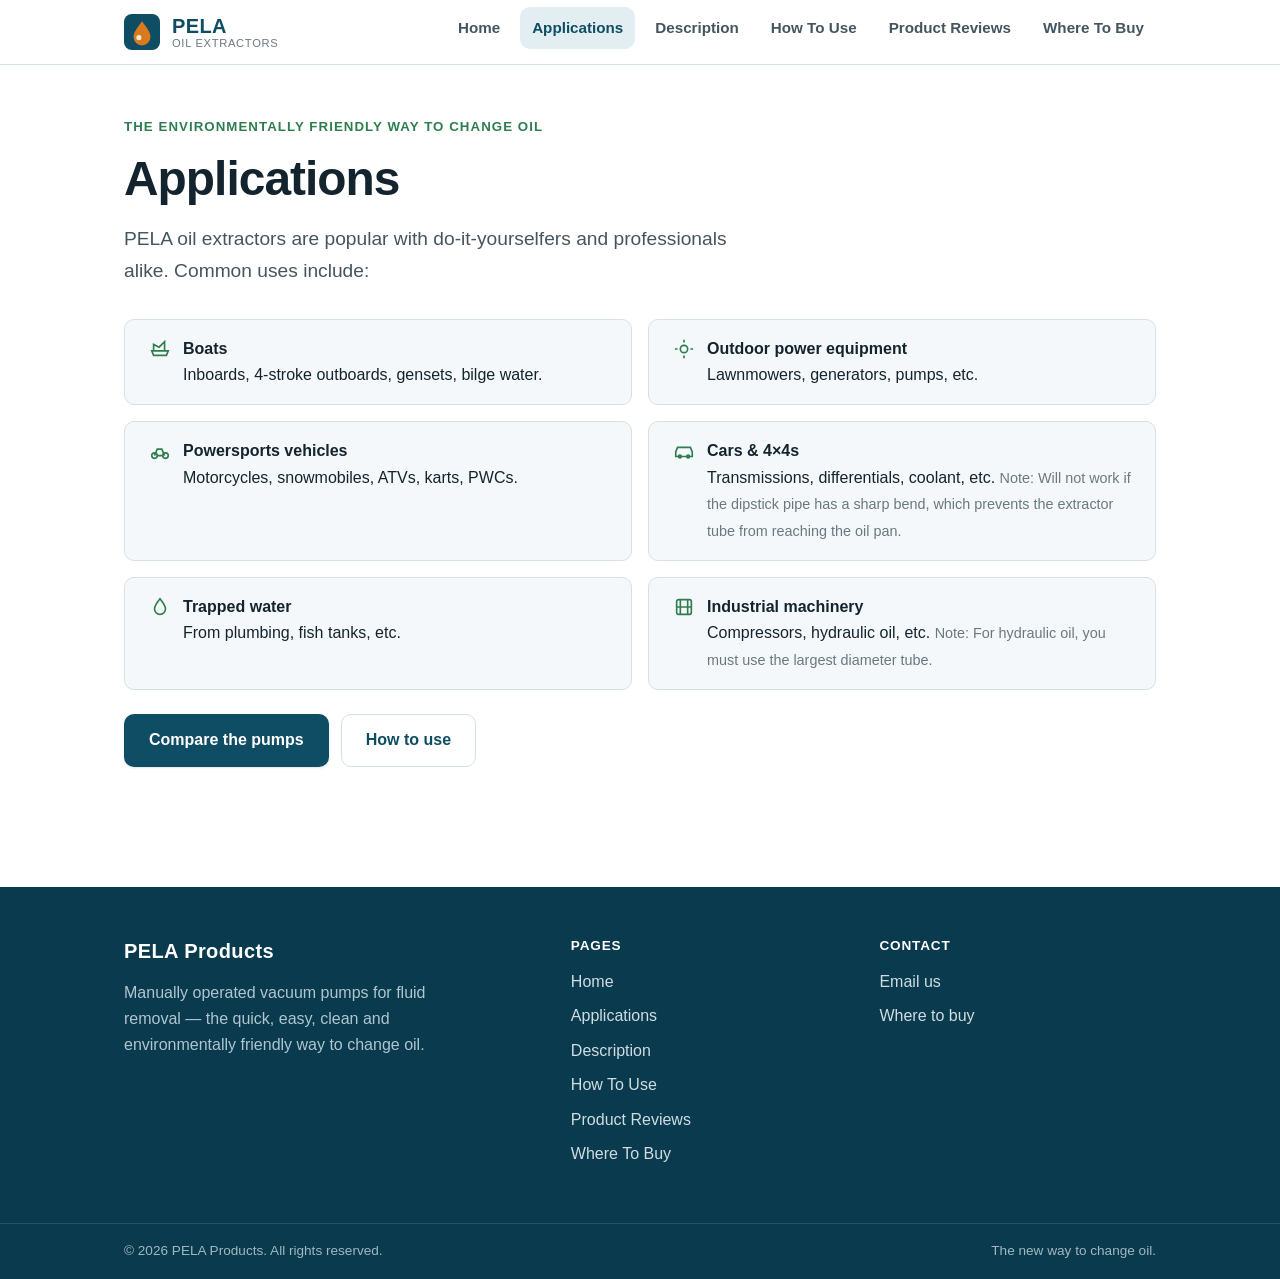
==== applications.html @ b8060b6a "Rebuild pelaproducts.com as a modern static site" ====
<!DOCTYPE html>
<html lang="en">
<head>
  <meta charset="utf-8">
  <meta name="viewport" content="width=device-width, initial-scale=1">
  <title>Applications — PELA Oil Extractors | Boats, Engines, Industrial</title>
  <meta name="description" content="Where PELA oil extractors work: boats, outdoor power equipment, powersports, cars, trapped water, industrial machinery, compressors and hydraulic oil.">
  <link rel="canonical" href="https://www.pelaproducts.com/applications.html">
  <meta name="theme-color" content="#0e4d64">

  <link rel="icon" href="assets/img/favicon.ico" sizes="any">
  <link rel="icon" type="image/svg+xml" href="assets/img/favicon.svg">
  <link rel="icon" type="image/png" sizes="32x32" href="assets/img/favicon-32.png">
  <link rel="icon" type="image/png" sizes="16x16" href="assets/img/favicon-16.png">
  <link rel="apple-touch-icon" href="assets/img/apple-touch-icon.png">
  <link rel="manifest" href="assets/img/site.webmanifest">

  <meta property="og:type" content="website">
  <meta property="og:site_name" content="PELA Products">
  <meta property="og:title" content="Applications — PELA Oil Extractors">
  <meta property="og:description" content="Boats, engines, powersports, cars, industrial machinery and more — the many uses of a PELA oil extractor.">
  <meta property="og:url" content="https://www.pelaproducts.com/applications.html">
  <meta property="og:image" content="https://www.pelaproducts.com/assets/img/og-image.png">
  <meta name="twitter:card" content="summary_large_image">
  <meta name="twitter:title" content="Applications — PELA Oil Extractors">
  <meta name="twitter:description" content="Boats, engines, powersports, cars, industrial machinery and more.">
  <meta name="twitter:image" content="https://www.pelaproducts.com/assets/img/og-image.png">

  <link rel="stylesheet" href="assets/css/style.css">
  <script type="application/ld+json">
  {
    "@context": "https://schema.org",
    "@type": "Organization",
    "name": "PELA Products",
    "url": "https://www.pelaproducts.com/",
    "logo": "https://www.pelaproducts.com/assets/img/icon-512.png",
    "description": "PELA Products specializes in manually operated vacuum pumps for fluid removal, especially oil changing."
  }
  </script>
</head>
<body>
  <a class="skip-link" href="#main">Skip to content</a>

  <header class="site-header">
    <div class="container header-inner">
      <a class="brand" href="index.html" aria-label="PELA Products — home">
        <svg class="brand__mark" width="36" height="36" viewBox="0 0 64 64" aria-hidden="true" focusable="false">
          <rect width="64" height="64" rx="14" fill="#0e4d64"/>
          <path d="M32 13c-9 12-15 20-15 28a15 15 0 0 0 30 0c0-8-6-16-15-28z" fill="#d97a1f"/>
          <circle cx="26.5" cy="42" r="4.5" fill="#ffffff" opacity="0.85"/>
        </svg>
        <span class="brand__text">
          <span class="brand__name">PELA</span>
          <span class="brand__tag">Oil Extractors</span>
        </span>
      </a>
      <button class="nav-toggle" aria-expanded="false" aria-controls="primary-nav">
        <span class="sr-only">Menu</span>
        <span class="nav-toggle__bar" aria-hidden="true"></span>
      </button>
      <nav id="primary-nav" class="site-nav" aria-label="Primary">
        <ul>
          <li><a href="index.html">Home</a></li>
          <li><a href="applications.html" aria-current="page">Applications</a></li>
          <li><a href="description.html">Description</a></li>
          <li><a href="how-to-use.html">How To Use</a></li>
          <li><a href="product-reviews.html">Product Reviews</a></li>
          <li><a href="contact.html">Where To Buy</a></li>
        </ul>
      </nav>
    </div>
  </header>

  <main id="main">
    <section class="section">
      <div class="container">
        <p class="eyebrow">The environmentally friendly way to change oil</p>
        <h1>Applications</h1>
        <p class="lede">PELA oil extractors are popular with do-it-yourselfers and professionals alike. Common uses include:</p>

        <ul class="app-grid" style="margin-top:var(--sp-6);">
          <li>
            <svg class="app__icon" width="22" height="22" viewBox="0 0 24 24" fill="none" stroke="currentColor" stroke-width="1.8" aria-hidden="true"><path d="M3 14h18l-2 5H5l-2-5z"/><path d="M5 14V7l6 3 6-6v10"/></svg>
            <div><strong>Boats</strong>Inboards, 4-stroke outboards, gensets, bilge water.</div>
          </li>
          <li>
            <svg class="app__icon" width="22" height="22" viewBox="0 0 24 24" fill="none" stroke="currentColor" stroke-width="1.8" aria-hidden="true"><circle cx="12" cy="12" r="4"/><path d="M12 2v3M12 19v3M2 12h3M19 12h3"/></svg>
            <div><strong>Outdoor power equipment</strong>Lawnmowers, generators, pumps, etc.</div>
          </li>
          <li>
            <svg class="app__icon" width="22" height="22" viewBox="0 0 24 24" fill="none" stroke="currentColor" stroke-width="1.8" aria-hidden="true"><circle cx="6" cy="17" r="3"/><circle cx="18" cy="17" r="3"/><path d="M9 17h6M6 17l3-7h5l3 7"/></svg>
            <div><strong>Powersports vehicles</strong>Motorcycles, snowmobiles, ATVs, karts, PWCs.</div>
          </li>
          <li>
            <svg class="app__icon" width="22" height="22" viewBox="0 0 24 24" fill="none" stroke="currentColor" stroke-width="1.8" aria-hidden="true"><path d="M3 13l2-5h14l2 5v5H3z"/><circle cx="7.5" cy="18" r="1.5"/><circle cx="16.5" cy="18" r="1.5"/></svg>
            <div><strong>Cars &amp; 4&times;4s</strong>Transmissions, differentials, coolant, etc. <span class="note">Note: Will not work if the dipstick pipe has a sharp bend, which prevents the extractor tube from reaching the oil pan.</span></div>
          </li>
          <li>
            <svg class="app__icon" width="22" height="22" viewBox="0 0 24 24" fill="none" stroke="currentColor" stroke-width="1.8" aria-hidden="true"><path d="M12 3c-4 5-6 8-6 11a6 6 0 0 0 12 0c0-3-2-6-6-11z"/></svg>
            <div><strong>Trapped water</strong>From plumbing, fish tanks, etc.</div>
          </li>
          <li>
            <svg class="app__icon" width="22" height="22" viewBox="0 0 24 24" fill="none" stroke="currentColor" stroke-width="1.8" aria-hidden="true"><rect x="4" y="4" width="16" height="16" rx="2"/><path d="M8 4v16M16 4v16M4 12h16"/></svg>
            <div><strong>Industrial machinery</strong>Compressors, hydraulic oil, etc. <span class="note">Note: For hydraulic oil, you must use the largest diameter tube.</span></div>
          </li>
        </ul>

        <div class="cta-row">
          <a class="btn btn--primary" href="description.html">Compare the pumps</a>
          <a class="btn btn--secondary" href="how-to-use.html">How to use</a>
        </div>
      </div>
    </section>
  </main>

  <footer class="site-footer">
    <div class="container footer-inner">
      <div class="footer-brand">
        <span class="brand__name">PELA Products</span>
        <p>Manually operated vacuum pumps for fluid removal — the quick, easy, clean and environmentally friendly way to change oil.</p>
      </div>
      <div>
        <h4>Pages</h4>
        <ul>
          <li><a href="index.html">Home</a></li>
          <li><a href="applications.html">Applications</a></li>
          <li><a href="description.html">Description</a></li>
          <li><a href="how-to-use.html">How To Use</a></li>
          <li><a href="product-reviews.html">Product Reviews</a></li>
          <li><a href="contact.html">Where To Buy</a></li>
        </ul>
      </div>
      <div>
        <h4>Contact</h4>
        <ul>
          <li><a href="contact.html" data-email data-subject="PELA Products enquiry">Email us</a></li>
          <li><a href="contact.html">Where to buy</a></li>
        </ul>
      </div>
    </div>
    <div class="footer-bottom">
      <div class="container">
        <span>&copy; <span id="year">2009</span> PELA Products. All rights reserved.</span>
        <span>The new way to change oil.</span>
      </div>
    </div>
  </footer>

  <script src="assets/js/main.js"></script>
  <script>document.getElementById("year").textContent = new Date().getFullYear();</script>
</body>
</html>
---- assets/css/style.css ----
/* ==========================================================================
   PELA Products — shared stylesheet
   Single source of truth for the whole site. No build step, no frameworks.
   ========================================================================== */

/* ---- Design tokens ------------------------------------------------------- */
:root {
  /* Color */
  --color-bg: #ffffff;
  --color-surface: #f5f8fa;
  --color-surface-2: #e9f0f3;
  --color-ink: #14242e;          /* primary text  */
  --color-ink-soft: #45555f;     /* secondary text */
  --color-ink-faint: #6b7880;    /* muted text */
  --color-brand: #0e4d64;        /* petrol blue — trust */
  --color-brand-dark: #0a3a4d;
  --color-brand-tint: #e3eef2;
  --color-accent: #d97a1f;       /* amber — oil */
  --color-accent-dark: #b8631280;
  --color-eco: #2f7d4f;          /* green — environmentally friendly */
  --color-border: #d8e0e5;
  --color-focus: #1078a3;

  /* Type scale (1.2 minor third), fluid where useful */
  --font-sans: -apple-system, BlinkMacSystemFont, "Segoe UI", Roboto, Helvetica, Arial, sans-serif;
  --fs-300: 0.83rem;
  --fs-400: 1rem;
  --fs-500: 1.2rem;
  --fs-600: 1.44rem;
  --fs-700: clamp(1.6rem, 1.2rem + 1.6vw, 2.07rem);
  --fs-800: clamp(2rem, 1.4rem + 2.6vw, 2.99rem);
  --lh-tight: 1.2;
  --lh-base: 1.65;

  /* Spacing scale */
  --sp-1: 0.25rem;
  --sp-2: 0.5rem;
  --sp-3: 0.75rem;
  --sp-4: 1rem;
  --sp-5: 1.5rem;
  --sp-6: 2rem;
  --sp-7: 3rem;
  --sp-8: 4.5rem;

  /* Radius / shadow / layout */
  --radius: 10px;
  --radius-lg: 16px;
  --shadow-sm: 0 1px 2px rgba(20, 36, 46, 0.06), 0 1px 3px rgba(20, 36, 46, 0.08);
  --shadow-md: 0 4px 12px rgba(20, 36, 46, 0.08), 0 2px 4px rgba(20, 36, 46, 0.06);
  --container: 1080px;
}

/* ---- Reset / base -------------------------------------------------------- */
*, *::before, *::after { box-sizing: border-box; }
html { -webkit-text-size-adjust: 100%; scroll-behavior: smooth; }
body {
  margin: 0;
  font-family: var(--font-sans);
  font-size: var(--fs-400);
  line-height: var(--lh-base);
  color: var(--color-ink);
  background: var(--color-bg);
  -webkit-font-smoothing: antialiased;
  text-rendering: optimizeLegibility;
}
img { max-width: 100%; height: auto; display: block; }
a { color: var(--color-brand); text-decoration: underline; text-underline-offset: 2px; }
a:hover { color: var(--color-accent); }
h1, h2, h3 { line-height: var(--lh-tight); color: var(--color-ink); margin: 0 0 var(--sp-4); }
h1 { font-size: var(--fs-800); letter-spacing: -0.02em; }
h2 { font-size: var(--fs-700); letter-spacing: -0.01em; }
h3 { font-size: var(--fs-500); }
p { margin: 0 0 var(--sp-4); }
ul, ol { margin: 0 0 var(--sp-4); padding-left: 1.25rem; }
li { margin: 0 0 var(--sp-2); }

/* Accessibility: visible focus + skip link */
:focus-visible {
  outline: 3px solid var(--color-focus);
  outline-offset: 2px;
  border-radius: 3px;
}
.skip-link {
  position: absolute;
  left: var(--sp-3);
  top: -100px;
  background: var(--color-brand);
  color: #fff;
  padding: var(--sp-2) var(--sp-4);
  border-radius: var(--radius);
  z-index: 100;
  transition: top 0.15s ease;
}
.skip-link:focus { top: var(--sp-3); color: #fff; }
.sr-only {
  position: absolute; width: 1px; height: 1px; padding: 0; margin: -1px;
  overflow: hidden; clip: rect(0 0 0 0); white-space: nowrap; border: 0;
}

/* ---- Layout helpers ------------------------------------------------------ */
.container { width: 100%; max-width: var(--container); margin-inline: auto; padding-inline: var(--sp-5); }
.section { padding-block: var(--sp-7); }
.section--tight { padding-block: var(--sp-6); }
.lede { font-size: var(--fs-500); color: var(--color-ink-soft); max-width: 60ch; }
.eyebrow {
  display: inline-block;
  font-size: var(--fs-300);
  font-weight: 700;
  letter-spacing: 0.08em;
  text-transform: uppercase;
  color: var(--color-eco);
  margin: 0 0 var(--sp-3);
}

/* ---- Header / nav -------------------------------------------------------- */
.site-header {
  position: sticky;
  top: 0;
  z-index: 50;
  background: rgba(255, 255, 255, 0.92);
  backdrop-filter: saturate(140%) blur(8px);
  border-bottom: 1px solid var(--color-border);
}
.header-inner {
  display: flex;
  align-items: center;
  justify-content: space-between;
  gap: var(--sp-4);
  min-height: 64px;
}
.brand { display: inline-flex; align-items: center; gap: var(--sp-3); text-decoration: none; color: var(--color-ink); }
.brand:hover { color: var(--color-ink); }
.brand__mark { flex: 0 0 auto; }
.brand__text { display: flex; flex-direction: column; line-height: 1.1; }
.brand__name { font-weight: 800; font-size: 1.25rem; letter-spacing: 0.02em; color: var(--color-brand); }
.brand__tag { font-size: 0.7rem; letter-spacing: 0.06em; text-transform: uppercase; color: var(--color-ink-faint); }

.nav-toggle {
  display: none;
  align-items: center;
  justify-content: center;
  width: 44px; height: 44px;
  background: transparent;
  border: 1px solid var(--color-border);
  border-radius: var(--radius);
  cursor: pointer;
  color: var(--color-ink);
}
.nav-toggle__bar, .nav-toggle__bar::before, .nav-toggle__bar::after {
  content: ""; display: block; width: 20px; height: 2px; background: currentColor; position: relative; transition: transform 0.2s ease, opacity 0.2s ease;
}
.nav-toggle__bar::before { position: absolute; top: -6px; }
.nav-toggle__bar::after  { position: absolute; top: 6px; }

.site-nav ul {
  list-style: none;
  display: flex;
  gap: var(--sp-2);
  margin: 0;
  padding: 0;
}
.site-nav a {
  display: inline-block;
  padding: var(--sp-2) var(--sp-3);
  border-radius: var(--radius);
  text-decoration: none;
  color: var(--color-ink-soft);
  font-weight: 600;
  font-size: 0.95rem;
}
.site-nav a:hover { background: var(--color-surface); color: var(--color-brand); }
.site-nav a[aria-current="page"] {
  color: var(--color-brand);
  background: var(--color-brand-tint);
}

/* ---- Buttons / CTA ------------------------------------------------------- */
.btn {
  display: inline-flex;
  align-items: center;
  gap: var(--sp-2);
  padding: var(--sp-3) var(--sp-5);
  border-radius: var(--radius);
  font-weight: 700;
  text-decoration: none;
  border: 1px solid transparent;
  cursor: pointer;
  transition: transform 0.05s ease, background 0.15s ease, box-shadow 0.15s ease;
}
.btn:active { transform: translateY(1px); }
.btn--primary { background: var(--color-brand); color: #fff; box-shadow: var(--shadow-sm); }
.btn--primary:hover { background: var(--color-brand-dark); color: #fff; }
.btn--secondary { background: #fff; color: var(--color-brand); border-color: var(--color-border); }
.btn--secondary:hover { background: var(--color-surface); color: var(--color-brand); }
.btn--accent { background: var(--color-accent); color: #fff; }
.btn--accent:hover { background: #b8631e; color: #fff; }
.cta-row { display: flex; flex-wrap: wrap; gap: var(--sp-3); margin-top: var(--sp-5); }

/* ---- Hero ---------------------------------------------------------------- */
.hero { background: linear-gradient(180deg, var(--color-surface) 0%, #fff 100%); border-bottom: 1px solid var(--color-border); }
.hero__inner { display: grid; grid-template-columns: 1.1fr 0.9fr; gap: var(--sp-7); align-items: center; padding-block: var(--sp-8); }
.hero h1 { margin-bottom: var(--sp-4); }
.hero__art { display: flex; justify-content: center; }
.hero__art img, .hero__art svg { width: 100%; max-width: 360px; border-radius: var(--radius-lg); }

/* ---- Cards / grids ------------------------------------------------------- */
.grid { display: grid; gap: var(--sp-5); }
.grid--2 { grid-template-columns: repeat(2, 1fr); }
.grid--3 { grid-template-columns: repeat(3, 1fr); }
.grid--4 { grid-template-columns: repeat(4, 1fr); }

.card {
  background: var(--color-bg);
  border: 1px solid var(--color-border);
  border-radius: var(--radius-lg);
  padding: var(--sp-5);
  box-shadow: var(--shadow-sm);
}
.card--feature { background: var(--color-surface); box-shadow: none; }
.card__media { background: var(--color-surface-2); border-radius: var(--radius); margin: calc(-1 * var(--sp-5)) calc(-1 * var(--sp-5)) var(--sp-4); overflow: hidden; }
.card__media img, .card__media svg { width: 100%; display: block; }
.card h3 { margin-bottom: var(--sp-2); color: var(--color-brand); }
.card .price { font-weight: 800; color: var(--color-accent); }

/* Product card */
.product { display: flex; flex-direction: column; }
.product__media { aspect-ratio: 4 / 3; background: var(--color-surface-2); border-radius: var(--radius); display: flex; align-items: center; justify-content: center; margin-bottom: var(--sp-4); overflow: hidden; }
.product__media img, .product__media svg { width: 100%; height: 100%; object-fit: contain; }
.spec-list { list-style: none; padding: 0; margin: var(--sp-3) 0 0; font-size: 0.95rem; }
.spec-list li { display: flex; justify-content: space-between; gap: var(--sp-3); padding: var(--sp-2) 0; border-top: 1px solid var(--color-border); margin: 0; }
.spec-list dt, .spec-list .k { color: var(--color-ink-faint); }
.spec-list .v { font-weight: 600; text-align: right; }

/* Feature row (icons + text) */
.features { list-style: none; padding: 0; display: grid; grid-template-columns: repeat(3, 1fr); gap: var(--sp-5); }
.features li { margin: 0; }
.feature__icon { width: 40px; height: 40px; color: var(--color-brand); margin-bottom: var(--sp-3); }
.feature h3 { font-size: var(--fs-500); margin-bottom: var(--sp-2); }
.feature p { color: var(--color-ink-soft); margin: 0; }

/* Steps (how to use) */
.steps { list-style: none; counter-reset: step; padding: 0; margin: 0; display: grid; gap: var(--sp-4); }
.steps > li { position: relative; counter-increment: step; padding: var(--sp-5) var(--sp-5) var(--sp-5) calc(var(--sp-8) + var(--sp-2)); background: var(--color-surface); border: 1px solid var(--color-border); border-radius: var(--radius-lg); margin: 0; }
.steps > li::before {
  content: counter(step);
  position: absolute; left: var(--sp-5); top: var(--sp-5);
  width: 40px; height: 40px; border-radius: 50%;
  background: var(--color-brand); color: #fff;
  display: flex; align-items: center; justify-content: center;
  font-weight: 800;
}

/* Applications list */
.app-grid { list-style: none; padding: 0; display: grid; grid-template-columns: repeat(2, 1fr); gap: var(--sp-4); }
.app-grid li { margin: 0; padding: var(--sp-4) var(--sp-5); background: var(--color-surface); border: 1px solid var(--color-border); border-radius: var(--radius); display: flex; gap: var(--sp-3); align-items: flex-start; }
.app-grid .app__icon { flex: 0 0 auto; color: var(--color-eco); margin-top: 2px; }
.app-grid strong { display: block; }
.app-grid .note { color: var(--color-ink-faint); font-size: 0.9rem; }

/* Reviews */
.reviews { display: grid; gap: var(--sp-6); }
.review-group h3 { color: var(--color-brand); border-bottom: 2px solid var(--color-brand-tint); padding-bottom: var(--sp-2); }
.review-list { list-style: none; padding: 0; margin: 0; }
.review-list li { margin: 0; padding: var(--sp-3) 0; border-bottom: 1px solid var(--color-border); }
.review-list li:last-child { border-bottom: 0; }
.review-list .pub { font-weight: 700; color: var(--color-ink); }
.review-list .meta { color: var(--color-ink-soft); }
.badge { display: inline-block; background: var(--color-eco); color: #fff; font-size: 0.7rem; font-weight: 700; padding: 2px 8px; border-radius: 999px; text-transform: uppercase; letter-spacing: 0.04em; vertical-align: middle; }

/* Callout / note */
.note-box { background: var(--color-brand-tint); border-left: 4px solid var(--color-brand); border-radius: var(--radius); padding: var(--sp-4) var(--sp-5); color: var(--color-ink-soft); }
.note-box--warn { background: #fdf2e6; border-left-color: var(--color-accent); }

/* Placeholder marker for missing images */
.img-placeholder { display: flex; align-items: center; justify-content: center; flex-direction: column; gap: var(--sp-2); width: 100%; height: 100%; min-height: 160px; background: repeating-linear-gradient(45deg, var(--color-surface-2), var(--color-surface-2) 10px, var(--color-surface) 10px, var(--color-surface) 20px); color: var(--color-ink-faint); font-size: 0.8rem; text-align: center; padding: var(--sp-4); }

/* Contact */
.contact-card { max-width: 560px; text-align: center; margin-inline: auto; }
.email-link { font-size: var(--fs-500); font-weight: 700; word-break: break-word; }

/* ---- Footer -------------------------------------------------------------- */
.site-footer { background: var(--color-brand-dark); color: #cfdde3; margin-top: var(--sp-8); }
.footer-inner { display: grid; grid-template-columns: 1.5fr 1fr 1fr; gap: var(--sp-6); padding-block: var(--sp-7); }
.site-footer h4 { color: #fff; font-size: 0.85rem; text-transform: uppercase; letter-spacing: 0.06em; margin: 0 0 var(--sp-3); }
.site-footer a { color: #cfdde3; text-decoration: none; }
.site-footer a:hover { color: #fff; text-decoration: underline; }
.site-footer ul { list-style: none; padding: 0; margin: 0; }
.site-footer li { margin-bottom: var(--sp-2); }
.footer-brand .brand__name { color: #fff; }
.footer-brand p { color: #aec6cf; margin-top: var(--sp-3); max-width: 36ch; }
.footer-bottom { border-top: 1px solid rgba(255,255,255,0.12); padding-block: var(--sp-4); font-size: 0.85rem; color: #9fb8c1; }
.footer-bottom .container { display: flex; flex-wrap: wrap; gap: var(--sp-3); justify-content: space-between; }

/* ---- Utilities ----------------------------------------------------------- */
.text-center { text-align: center; }
.mt-0 { margin-top: 0; }
.mb-0 { margin-bottom: 0; }
.muted { color: var(--color-ink-faint); }
.stack > * + * { margin-top: var(--sp-4); }

/* ---- Responsive ---------------------------------------------------------- */
@media (max-width: 860px) {
  .hero__inner { grid-template-columns: 1fr; gap: var(--sp-6); padding-block: var(--sp-7); }
  .hero__art { order: -1; }
  .grid--3, .grid--4 { grid-template-columns: repeat(2, 1fr); }
  .features { grid-template-columns: 1fr; gap: var(--sp-4); }
  .footer-inner { grid-template-columns: 1fr 1fr; }
}

@media (max-width: 680px) {
  .nav-toggle { display: inline-flex; }
  .site-nav {
    position: absolute;
    top: 100%; left: 0; right: 0;
    background: #fff;
    border-bottom: 1px solid var(--color-border);
    box-shadow: var(--shadow-md);
    display: none;
  }
  .site-nav.is-open { display: block; }
  .site-nav ul { flex-direction: column; gap: 0; padding: var(--sp-3); }
  .site-nav a { display: block; padding: var(--sp-3) var(--sp-4); }
  .grid--2, .grid--3, .grid--4 { grid-template-columns: 1fr; }
  .app-grid { grid-template-columns: 1fr; }
  .footer-inner { grid-template-columns: 1fr; gap: var(--sp-5); }
}

/* Honour reduced-motion preferences */
@media (prefers-reduced-motion: reduce) {
  html { scroll-behavior: auto; }
  * { transition: none !important; }
}
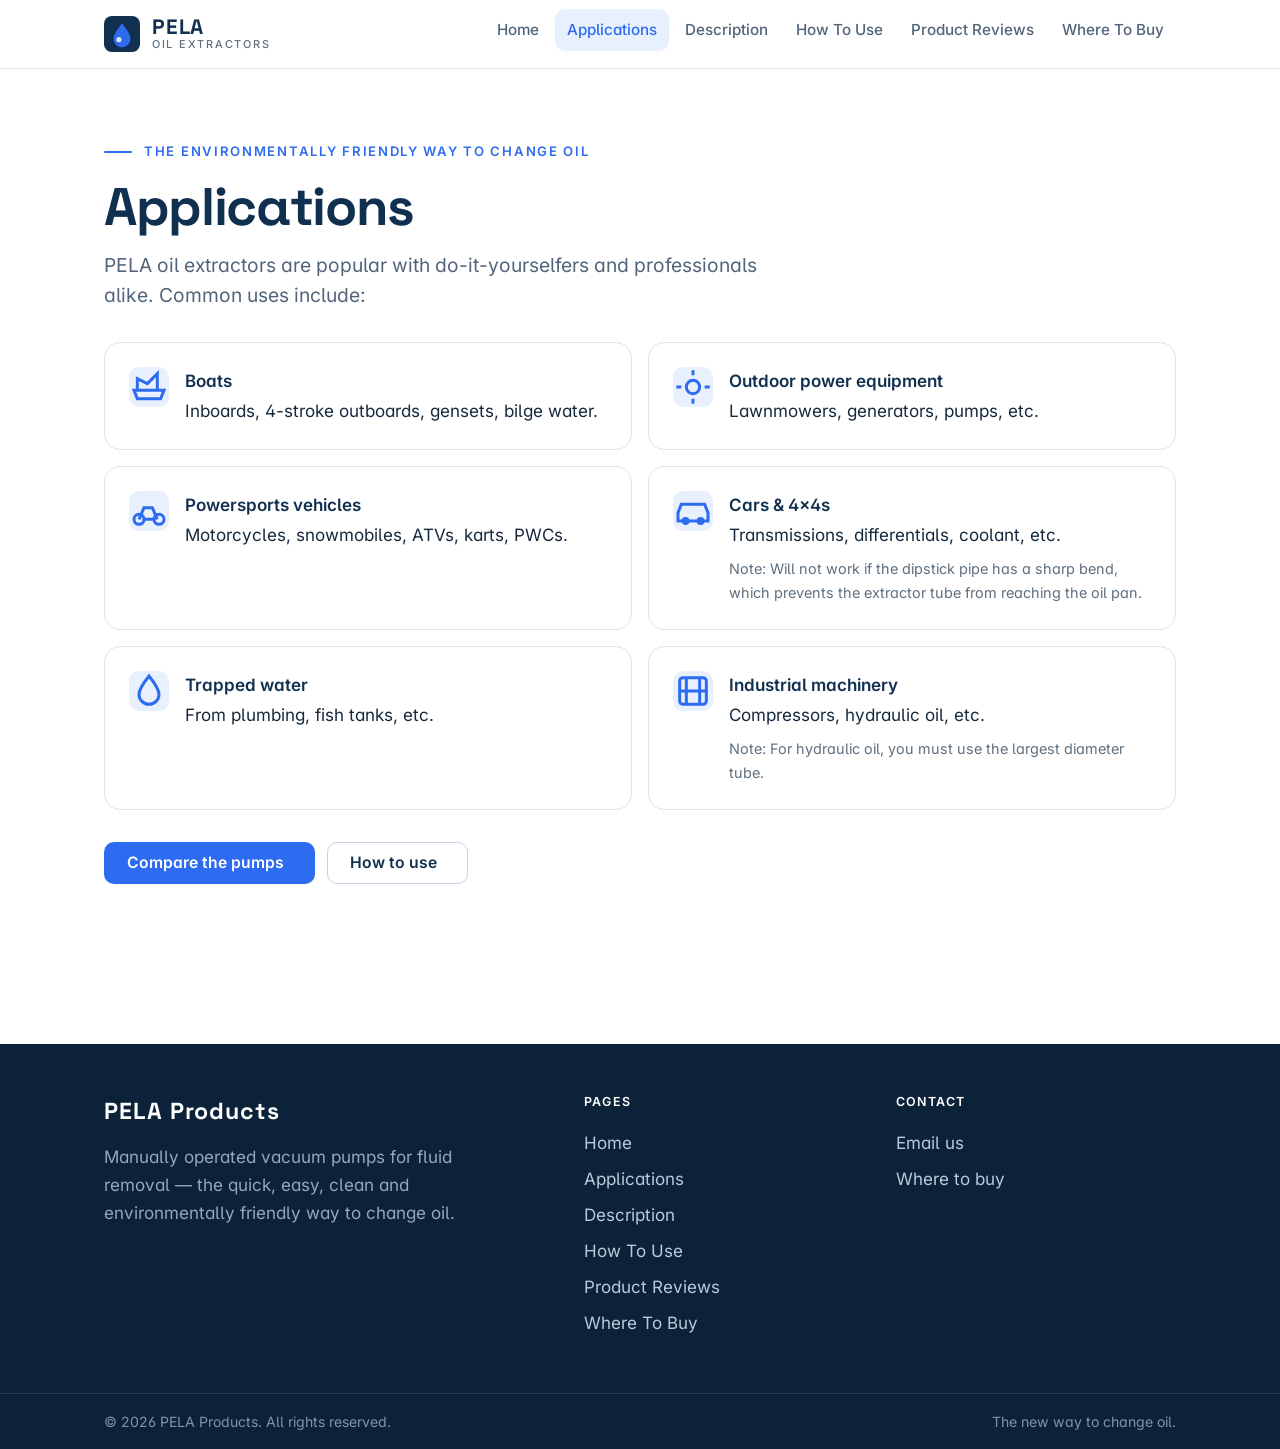
==== commit ce3bbde2: "Redesign type & color: Modern Engineered system - Self-hosted Space Grotesk (display) + Inter (text)" ====
--- a/applications.html
+++ b/applications.html
@@ -6,7 +6,7 @@
   <title>Applications — PELA Oil Extractors | Boats, Engines, Industrial</title>
   <meta name="description" content="Where PELA oil extractors work: boats, outdoor power equipment, powersports, cars, trapped water, industrial machinery, compressors and hydraulic oil.">
   <link rel="canonical" href="https://www.pelaproducts.com/applications.html">
-  <meta name="theme-color" content="#0e4d64">
+  <meta name="theme-color" content="#11304f">
 
   <link rel="icon" href="assets/img/favicon.ico" sizes="any">
   <link rel="icon" type="image/svg+xml" href="assets/img/favicon.svg">
@@ -26,6 +26,8 @@
   <meta name="twitter:description" content="Boats, engines, powersports, cars, industrial machinery and more.">
   <meta name="twitter:image" content="https://www.pelaproducts.com/assets/img/og-image.png">
 
+  <link rel="preload" as="font" type="font/woff2" href="assets/fonts/space-grotesk-latin-var.woff2" crossorigin>
+  <link rel="preload" as="font" type="font/woff2" href="assets/fonts/inter-latin-var.woff2" crossorigin>
   <link rel="stylesheet" href="assets/css/style.css">
   <script type="application/ld+json">
   {
@@ -45,8 +47,8 @@
     <div class="container header-inner">
       <a class="brand" href="index.html" aria-label="PELA Products — home">
         <svg class="brand__mark" width="36" height="36" viewBox="0 0 64 64" aria-hidden="true" focusable="false">
-          <rect width="64" height="64" rx="14" fill="#0e4d64"/>
-          <path d="M32 13c-9 12-15 20-15 28a15 15 0 0 0 30 0c0-8-6-16-15-28z" fill="#d97a1f"/>
+          <rect width="64" height="64" rx="14" fill="#11304f"/>
+          <path d="M32 13c-9 12-15 20-15 28a15 15 0 0 0 30 0c0-8-6-16-15-28z" fill="#2d6bf0"/>
           <circle cx="26.5" cy="42" r="4.5" fill="#ffffff" opacity="0.85"/>
         </svg>
         <span class="brand__text">
--- a/assets/css/style.css
+++ b/assets/css/style.css
@@ -1,53 +1,88 @@
 /* ==========================================================================
-   PELA Products — shared stylesheet
-   Single source of truth for the whole site. No build step, no frameworks.
+   PELA Products — shared stylesheet  ·  "Modern Engineered"
+   Type:  Space Grotesk (display) + Inter (text), self-hosted woff2.
+   Color: dark-blue ink + blueprint-blue accent + cool neutrals.
+   Single source of truth. No build step, no frameworks.
    ========================================================================== */
+
+/* ---- Self-hosted fonts --------------------------------------------------- */
+@font-face {
+  font-family: "Space Grotesk";
+  src: url("../fonts/space-grotesk-latin-var.woff2") format("woff2");
+  font-weight: 300 700;
+  font-style: normal;
+  font-display: swap;
+}
+@font-face {
+  font-family: "Inter";
+  src: url("../fonts/inter-latin-var.woff2") format("woff2");
+  font-weight: 100 900;
+  font-style: normal;
+  font-display: swap;
+}
+@font-face {
+  font-family: "Inter";
+  src: url("../fonts/inter-latin-italic.woff2") format("woff2");
+  font-weight: 400;
+  font-style: italic;
+  font-display: swap;
+}
 
 /* ---- Design tokens ------------------------------------------------------- */
 :root {
-  /* Color */
-  --color-bg: #ffffff;
-  --color-surface: #f5f8fa;
-  --color-surface-2: #e9f0f3;
-  --color-ink: #14242e;          /* primary text  */
-  --color-ink-soft: #45555f;     /* secondary text */
-  --color-ink-faint: #6b7880;    /* muted text */
-  --color-brand: #0e4d64;        /* petrol blue — trust */
-  --color-brand-dark: #0a3a4d;
-  --color-brand-tint: #e3eef2;
-  --color-accent: #d97a1f;       /* amber — oil */
-  --color-accent-dark: #b8631280;
-  --color-eco: #2f7d4f;          /* green — environmentally friendly */
-  --color-border: #d8e0e5;
-  --color-focus: #1078a3;
-
-  /* Type scale (1.2 minor third), fluid where useful */
-  --font-sans: -apple-system, BlinkMacSystemFont, "Segoe UI", Roboto, Helvetica, Arial, sans-serif;
-  --fs-300: 0.83rem;
-  --fs-400: 1rem;
+  /* Brand + accent */
+  --ink: #11304f;          /* logo dark blue */
+  --ink-deep: #0b2238;     /* footer / deepest */
+  --ink-700: #1d4a70;
+  --accent: #2d6bf0;       /* blueprint blue */
+  --accent-600: #1f57d6;   /* hover */
+  --accent-100: #d4e2fb;
+  --accent-050: #e9f0fd;
+
+  /* Neutrals (cool, not sterile) */
+  --bg: #ffffff;
+  --paper: #f3f6fa;        /* alt section band */
+  --surface: #ffffff;
+  --surface-2: #eaf0f7;
+  --border: #dbe3ec;
+  --border-strong: #c4d1e0;
+
+  /* Text */
+  --text: #16293d;
+  --text-soft: #51647a;
+  --text-faint: #5f6f7e;
+
+  /* Semantic (functional only) */
+  --warn: #a76410;
+  --warn-bg: #fbf1de;
+  --focus: #2d6bf0;
+
+  /* Type */
+  --font-display: "Space Grotesk", ui-sans-serif, system-ui, -apple-system, "Segoe UI", sans-serif;
+  --font-sans: "Inter", ui-sans-serif, system-ui, -apple-system, "Segoe UI", Roboto, Helvetica, Arial, sans-serif;
+
+  --fs-300: 0.82rem;
+  --fs-400: 1.0625rem;     /* 17px body */
   --fs-500: 1.2rem;
-  --fs-600: 1.44rem;
-  --fs-700: clamp(1.6rem, 1.2rem + 1.6vw, 2.07rem);
-  --fs-800: clamp(2rem, 1.4rem + 2.6vw, 2.99rem);
-  --lh-tight: 1.2;
+  --fs-600: clamp(1.35rem, 1.15rem + 0.7vw, 1.6rem);
+  --fs-700: clamp(1.55rem, 1.2rem + 1.5vw, 2.15rem);
+  --fs-800: clamp(2.1rem, 1.45rem + 2.7vw, 3.3rem);
+  --lh-tight: 1.06;
+  --lh-snug: 1.3;
   --lh-base: 1.65;
 
-  /* Spacing scale */
-  --sp-1: 0.25rem;
-  --sp-2: 0.5rem;
-  --sp-3: 0.75rem;
-  --sp-4: 1rem;
-  --sp-5: 1.5rem;
-  --sp-6: 2rem;
-  --sp-7: 3rem;
-  --sp-8: 4.5rem;
-
-  /* Radius / shadow / layout */
+  /* Spacing */
+  --sp-1: 0.25rem; --sp-2: 0.5rem; --sp-3: 0.75rem; --sp-4: 1rem;
+  --sp-5: 1.5rem; --sp-6: 2rem; --sp-7: 3rem; --sp-8: 4.5rem; --sp-9: 6rem;
+
+  /* Layout */
   --radius: 10px;
   --radius-lg: 16px;
-  --shadow-sm: 0 1px 2px rgba(20, 36, 46, 0.06), 0 1px 3px rgba(20, 36, 46, 0.08);
-  --shadow-md: 0 4px 12px rgba(20, 36, 46, 0.08), 0 2px 4px rgba(20, 36, 46, 0.06);
-  --container: 1080px;
+  --radius-pill: 999px;
+  --shadow-sm: 0 1px 2px rgba(11, 34, 56, 0.05);
+  --shadow-md: 0 10px 30px -12px rgba(11, 34, 56, 0.22);
+  --container: 1120px;
+  --measure: 64ch;
 }
 
 /* ---- Reset / base -------------------------------------------------------- */
@@ -58,38 +93,34 @@
   font-family: var(--font-sans);
   font-size: var(--fs-400);
   line-height: var(--lh-base);
-  color: var(--color-ink);
-  background: var(--color-bg);
+  color: var(--text);
+  background: var(--bg);
   -webkit-font-smoothing: antialiased;
   text-rendering: optimizeLegibility;
-}
-img { max-width: 100%; height: auto; display: block; }
-a { color: var(--color-brand); text-decoration: underline; text-underline-offset: 2px; }
-a:hover { color: var(--color-accent); }
-h1, h2, h3 { line-height: var(--lh-tight); color: var(--color-ink); margin: 0 0 var(--sp-4); }
-h1 { font-size: var(--fs-800); letter-spacing: -0.02em; }
-h2 { font-size: var(--fs-700); letter-spacing: -0.01em; }
-h3 { font-size: var(--fs-500); }
+  font-feature-settings: "cv05" 1, "cv11" 1, "ss01" 1;
+}
+::selection { background: var(--accent); color: #fff; }
+img, svg { max-width: 100%; height: auto; display: block; }
+a { color: var(--accent); text-decoration: none; }
+a:hover { color: var(--accent-600); text-decoration: underline; text-underline-offset: 3px; }
+
+h1, h2, h3, h4 { color: var(--ink); margin: 0 0 var(--sp-4); font-weight: 600; }
+h1, h2 { font-family: var(--font-display); }
+h1 { font-size: var(--fs-800); line-height: var(--lh-tight); letter-spacing: -0.025em; font-weight: 700; }
+h2 { font-size: var(--fs-700); line-height: 1.12; letter-spacing: -0.02em; }
+h3 { font-size: var(--fs-500); line-height: var(--lh-snug); letter-spacing: -0.01em; }
 p { margin: 0 0 var(--sp-4); }
-ul, ol { margin: 0 0 var(--sp-4); padding-left: 1.25rem; }
+ul, ol { margin: 0 0 var(--sp-4); padding-left: 1.2rem; }
 li { margin: 0 0 var(--sp-2); }
-
-/* Accessibility: visible focus + skip link */
-:focus-visible {
-  outline: 3px solid var(--color-focus);
-  outline-offset: 2px;
-  border-radius: 3px;
-}
+strong { font-weight: 600; color: var(--ink); }
+:where(h2, h3, section)[id] { scroll-margin-top: 88px; }
+
+/* Accessibility */
+:focus-visible { outline: 3px solid var(--focus); outline-offset: 2px; border-radius: 4px; }
 .skip-link {
-  position: absolute;
-  left: var(--sp-3);
-  top: -100px;
-  background: var(--color-brand);
-  color: #fff;
-  padding: var(--sp-2) var(--sp-4);
-  border-radius: var(--radius);
-  z-index: 100;
-  transition: top 0.15s ease;
+  position: absolute; left: var(--sp-3); top: -100px; z-index: 100;
+  background: var(--ink); color: #fff; padding: var(--sp-2) var(--sp-4);
+  border-radius: var(--radius); transition: top 0.15s ease;
 }
 .skip-link:focus { top: var(--sp-3); color: #fff; }
 .sr-only {
@@ -99,224 +130,217 @@
 
 /* ---- Layout helpers ------------------------------------------------------ */
 .container { width: 100%; max-width: var(--container); margin-inline: auto; padding-inline: var(--sp-5); }
-.section { padding-block: var(--sp-7); }
-.section--tight { padding-block: var(--sp-6); }
-.lede { font-size: var(--fs-500); color: var(--color-ink-soft); max-width: 60ch; }
+.section { padding-block: clamp(var(--sp-7), 5vw, var(--sp-9)); }
+main > section:nth-of-type(even) { background: var(--paper); }
+.lede { font-size: var(--fs-500); line-height: 1.55; color: var(--text-soft); max-width: 56ch; }
+.stack > * + * { margin-top: var(--sp-4); }
+.muted { color: var(--text-faint); }
+.text-center { text-align: center; }
+
+/* Eyebrow with leading rule */
 .eyebrow {
-  display: inline-block;
-  font-size: var(--fs-300);
-  font-weight: 700;
-  letter-spacing: 0.08em;
-  text-transform: uppercase;
-  color: var(--color-eco);
-  margin: 0 0 var(--sp-3);
-}
+  display: inline-flex; align-items: center; gap: var(--sp-3);
+  font-size: var(--fs-300); font-weight: 600; letter-spacing: 0.13em;
+  text-transform: uppercase; color: var(--accent); margin: 0 0 var(--sp-4);
+}
+.eyebrow::before { content: ""; width: 28px; height: 2px; background: var(--accent); border-radius: 2px; }
 
 /* ---- Header / nav -------------------------------------------------------- */
 .site-header {
-  position: sticky;
-  top: 0;
-  z-index: 50;
-  background: rgba(255, 255, 255, 0.92);
-  backdrop-filter: saturate(140%) blur(8px);
-  border-bottom: 1px solid var(--color-border);
-}
-.header-inner {
-  display: flex;
-  align-items: center;
-  justify-content: space-between;
-  gap: var(--sp-4);
-  min-height: 64px;
-}
-.brand { display: inline-flex; align-items: center; gap: var(--sp-3); text-decoration: none; color: var(--color-ink); }
-.brand:hover { color: var(--color-ink); }
-.brand__mark { flex: 0 0 auto; }
-.brand__text { display: flex; flex-direction: column; line-height: 1.1; }
-.brand__name { font-weight: 800; font-size: 1.25rem; letter-spacing: 0.02em; color: var(--color-brand); }
-.brand__tag { font-size: 0.7rem; letter-spacing: 0.06em; text-transform: uppercase; color: var(--color-ink-faint); }
+  position: sticky; top: 0; z-index: 50;
+  background: rgba(255, 255, 255, 0.85);
+  backdrop-filter: saturate(160%) blur(10px);
+  border-bottom: 1px solid var(--border);
+}
+.header-inner { display: flex; align-items: center; justify-content: space-between; gap: var(--sp-4); min-height: 68px; }
+.brand { display: inline-flex; align-items: center; gap: var(--sp-3); text-decoration: none; }
+.brand:hover { text-decoration: none; }
+.brand__text { display: flex; flex-direction: column; line-height: 1.05; }
+.brand__name { font-family: var(--font-display); font-weight: 700; font-size: 1.3rem; letter-spacing: 0.04em; color: var(--ink); }
+.brand__tag { font-size: 0.68rem; letter-spacing: 0.16em; text-transform: uppercase; color: var(--text-faint); font-weight: 500; }
 
 .nav-toggle {
-  display: none;
-  align-items: center;
-  justify-content: center;
-  width: 44px; height: 44px;
-  background: transparent;
-  border: 1px solid var(--color-border);
-  border-radius: var(--radius);
-  cursor: pointer;
-  color: var(--color-ink);
+  display: none; align-items: center; justify-content: center; width: 44px; height: 44px;
+  background: transparent; border: 1px solid var(--border-strong); border-radius: var(--radius);
+  cursor: pointer; color: var(--ink);
 }
 .nav-toggle__bar, .nav-toggle__bar::before, .nav-toggle__bar::after {
-  content: ""; display: block; width: 20px; height: 2px; background: currentColor; position: relative; transition: transform 0.2s ease, opacity 0.2s ease;
+  content: ""; display: block; width: 20px; height: 2px; background: currentColor; position: relative;
 }
 .nav-toggle__bar::before { position: absolute; top: -6px; }
 .nav-toggle__bar::after  { position: absolute; top: 6px; }
 
-.site-nav ul {
-  list-style: none;
-  display: flex;
-  gap: var(--sp-2);
-  margin: 0;
-  padding: 0;
-}
+.site-nav ul { list-style: none; display: flex; gap: var(--sp-1); margin: 0; padding: 0; }
 .site-nav a {
-  display: inline-block;
-  padding: var(--sp-2) var(--sp-3);
-  border-radius: var(--radius);
-  text-decoration: none;
-  color: var(--color-ink-soft);
-  font-weight: 600;
-  font-size: 0.95rem;
-}
-.site-nav a:hover { background: var(--color-surface); color: var(--color-brand); }
-.site-nav a[aria-current="page"] {
-  color: var(--color-brand);
-  background: var(--color-brand-tint);
-}
-
-/* ---- Buttons / CTA ------------------------------------------------------- */
+  display: inline-block; padding: var(--sp-2) var(--sp-3); border-radius: var(--radius);
+  text-decoration: none; color: var(--text-soft); font-weight: 500; font-size: 0.95rem;
+}
+.site-nav a:hover { background: var(--surface-2); color: var(--ink); text-decoration: none; }
+.site-nav a[aria-current="page"] { color: var(--accent); background: var(--accent-050); }
+
+/* ---- Buttons ------------------------------------------------------------- */
 .btn {
-  display: inline-flex;
-  align-items: center;
-  gap: var(--sp-2);
-  padding: var(--sp-3) var(--sp-5);
-  border-radius: var(--radius);
-  font-weight: 700;
-  text-decoration: none;
-  border: 1px solid transparent;
-  cursor: pointer;
-  transition: transform 0.05s ease, background 0.15s ease, box-shadow 0.15s ease;
-}
+  display: inline-flex; align-items: center; gap: var(--sp-2);
+  padding: 0.8em 1.4em; border-radius: var(--radius);
+  font-family: var(--font-sans); font-weight: 600; font-size: 0.98rem; line-height: 1;
+  text-decoration: none; border: 1px solid transparent; cursor: pointer;
+  transition: background 0.15s ease, border-color 0.15s ease, color 0.15s ease, transform 0.05s ease;
+}
+.btn:hover { text-decoration: none; }
 .btn:active { transform: translateY(1px); }
-.btn--primary { background: var(--color-brand); color: #fff; box-shadow: var(--shadow-sm); }
-.btn--primary:hover { background: var(--color-brand-dark); color: #fff; }
-.btn--secondary { background: #fff; color: var(--color-brand); border-color: var(--color-border); }
-.btn--secondary:hover { background: var(--color-surface); color: var(--color-brand); }
-.btn--accent { background: var(--color-accent); color: #fff; }
-.btn--accent:hover { background: #b8631e; color: #fff; }
-.cta-row { display: flex; flex-wrap: wrap; gap: var(--sp-3); margin-top: var(--sp-5); }
+.btn--primary { background: var(--accent); color: #fff; box-shadow: var(--shadow-sm); }
+.btn--primary:hover { background: var(--accent-600); color: #fff; }
+.btn--secondary { background: var(--surface); color: var(--ink); border-color: var(--border-strong); }
+.btn--secondary:hover { color: var(--accent-600); border-color: var(--accent); background: var(--accent-050); }
+.btn--ghost { background: transparent; color: var(--accent); padding-inline: 0; }
+.btn--ghost:hover { color: var(--accent-600); }
+.btn[href]::after { content: ""; }
+.cta-row { display: flex; flex-wrap: wrap; gap: var(--sp-3); margin-top: var(--sp-6); }
 
 /* ---- Hero ---------------------------------------------------------------- */
-.hero { background: linear-gradient(180deg, var(--color-surface) 0%, #fff 100%); border-bottom: 1px solid var(--color-border); }
-.hero__inner { display: grid; grid-template-columns: 1.1fr 0.9fr; gap: var(--sp-7); align-items: center; padding-block: var(--sp-8); }
+.hero { background: var(--paper); border-bottom: 1px solid var(--border); }
+.hero__inner { display: grid; grid-template-columns: 1.05fr 0.95fr; gap: var(--sp-7); align-items: center; padding-block: clamp(var(--sp-7), 6vw, var(--sp-9)); }
 .hero h1 { margin-bottom: var(--sp-4); }
-.hero__art { display: flex; justify-content: center; }
-.hero__art img, .hero__art svg { width: 100%; max-width: 360px; border-radius: var(--radius-lg); }
-
-/* ---- Cards / grids ------------------------------------------------------- */
+.hero .lede { max-width: 50ch; }
+.hero__art { position: relative; }
+.hero__art .frame {
+  position: relative; background: var(--surface); border: 1px solid var(--border);
+  border-radius: var(--radius-lg); padding: var(--sp-5); box-shadow: var(--shadow-md);
+  overflow: hidden;
+}
+/* faint blueprint grid behind the product */
+.hero__art .frame::before {
+  content: ""; position: absolute; inset: 0; z-index: 0; opacity: 0.5;
+  background-image:
+    linear-gradient(to right, rgba(45, 107, 240, 0.06) 1px, transparent 1px),
+    linear-gradient(to bottom, rgba(45, 107, 240, 0.06) 1px, transparent 1px);
+  background-size: 22px 22px;
+}
+.hero__art .frame img, .hero__art .frame svg { position: relative; z-index: 1; width: 100%; max-width: 380px; margin-inline: auto; border-radius: var(--radius); }
+.hero__art .tagchip {
+  position: absolute; z-index: 2; left: var(--sp-5); bottom: var(--sp-5);
+  background: var(--ink); color: #fff; font-size: 0.8rem; font-weight: 600;
+  padding: 0.45rem 0.85rem; border-radius: var(--radius-pill);
+}
+
+/* ---- Grids / cards ------------------------------------------------------- */
 .grid { display: grid; gap: var(--sp-5); }
-.grid--2 { grid-template-columns: repeat(2, 1fr); }
-.grid--3 { grid-template-columns: repeat(3, 1fr); }
-.grid--4 { grid-template-columns: repeat(4, 1fr); }
+.grid--2 { grid-template-columns: repeat(2, minmax(0, 1fr)); }
+.grid--3 { grid-template-columns: repeat(3, minmax(0, 1fr)); }
+.grid--4 { grid-template-columns: repeat(4, minmax(0, 1fr)); }
 
 .card {
-  background: var(--color-bg);
-  border: 1px solid var(--color-border);
-  border-radius: var(--radius-lg);
-  padding: var(--sp-5);
-  box-shadow: var(--shadow-sm);
-}
-.card--feature { background: var(--color-surface); box-shadow: none; }
-.card__media { background: var(--color-surface-2); border-radius: var(--radius); margin: calc(-1 * var(--sp-5)) calc(-1 * var(--sp-5)) var(--sp-4); overflow: hidden; }
-.card__media img, .card__media svg { width: 100%; display: block; }
-.card h3 { margin-bottom: var(--sp-2); color: var(--color-brand); }
-.card .price { font-weight: 800; color: var(--color-accent); }
-
-/* Product card */
+  background: var(--surface); border: 1px solid var(--border); border-radius: var(--radius-lg);
+  padding: var(--sp-5); transition: border-color 0.15s ease, transform 0.15s ease, box-shadow 0.15s ease;
+}
+.card h3 { margin-bottom: var(--sp-2); }
+.card .price { font-family: var(--font-display); font-weight: 600; color: var(--ink); font-variant-numeric: tabular-nums; }
+
+/* Product cards */
 .product { display: flex; flex-direction: column; }
-.product__media { aspect-ratio: 4 / 3; background: var(--color-surface-2); border-radius: var(--radius); display: flex; align-items: center; justify-content: center; margin-bottom: var(--sp-4); overflow: hidden; }
+.product:hover { border-color: var(--border-strong); transform: translateY(-3px); box-shadow: var(--shadow-md); }
+.product__media {
+  aspect-ratio: 4 / 3; background: var(--surface-2); border: 1px solid var(--border);
+  border-radius: var(--radius); display: flex; align-items: center; justify-content: center;
+  margin-bottom: var(--sp-4); overflow: hidden;
+}
 .product__media img, .product__media svg { width: 100%; height: 100%; object-fit: contain; }
-.spec-list { list-style: none; padding: 0; margin: var(--sp-3) 0 0; font-size: 0.95rem; }
-.spec-list li { display: flex; justify-content: space-between; gap: var(--sp-3); padding: var(--sp-2) 0; border-top: 1px solid var(--color-border); margin: 0; }
-.spec-list dt, .spec-list .k { color: var(--color-ink-faint); }
-.spec-list .v { font-weight: 600; text-align: right; }
-
-/* Feature row (icons + text) */
-.features { list-style: none; padding: 0; display: grid; grid-template-columns: repeat(3, 1fr); gap: var(--sp-5); }
+.spec-list { list-style: none; padding: 0; margin: var(--sp-3) 0 0; font-size: 0.96rem; font-variant-numeric: tabular-nums; }
+.spec-list li { display: flex; justify-content: space-between; gap: var(--sp-4); padding: var(--sp-2) 0; border-top: 1px solid var(--border); margin: 0; }
+.spec-list .k { color: var(--text-faint); }
+.spec-list .v { font-weight: 500; text-align: right; color: var(--ink); }
+
+/* Feature row */
+.features { list-style: none; padding: 0; margin: 0; display: grid; grid-template-columns: repeat(3, 1fr); gap: var(--sp-6); }
 .features li { margin: 0; }
-.feature__icon { width: 40px; height: 40px; color: var(--color-brand); margin-bottom: var(--sp-3); }
-.feature h3 { font-size: var(--fs-500); margin-bottom: var(--sp-2); }
-.feature p { color: var(--color-ink-soft); margin: 0; }
-
-/* Steps (how to use) */
+.feature__icon {
+  width: 48px; height: 48px; display: grid; place-items: center; margin-bottom: var(--sp-4);
+  color: var(--accent); background: var(--accent-050); border-radius: 12px;
+}
+.feature__icon svg { width: 24px; height: 24px; }
+.feature h3 { margin-bottom: var(--sp-2); }
+.feature p { color: var(--text-soft); margin: 0; }
+
+/* Steps */
 .steps { list-style: none; counter-reset: step; padding: 0; margin: 0; display: grid; gap: var(--sp-4); }
-.steps > li { position: relative; counter-increment: step; padding: var(--sp-5) var(--sp-5) var(--sp-5) calc(var(--sp-8) + var(--sp-2)); background: var(--color-surface); border: 1px solid var(--color-border); border-radius: var(--radius-lg); margin: 0; }
+.steps > li {
+  position: relative; counter-increment: step; margin: 0;
+  padding: var(--sp-5) var(--sp-5) var(--sp-5) calc(var(--sp-8) + var(--sp-3));
+  background: var(--surface); border: 1px solid var(--border); border-radius: var(--radius-lg);
+}
 .steps > li::before {
-  content: counter(step);
-  position: absolute; left: var(--sp-5); top: var(--sp-5);
-  width: 40px; height: 40px; border-radius: 50%;
-  background: var(--color-brand); color: #fff;
+  content: counter(step); position: absolute; left: var(--sp-5); top: var(--sp-5);
+  width: 42px; height: 42px; border-radius: 12px; background: var(--ink); color: #fff;
   display: flex; align-items: center; justify-content: center;
-  font-weight: 800;
-}
-
-/* Applications list */
-.app-grid { list-style: none; padding: 0; display: grid; grid-template-columns: repeat(2, 1fr); gap: var(--sp-4); }
-.app-grid li { margin: 0; padding: var(--sp-4) var(--sp-5); background: var(--color-surface); border: 1px solid var(--color-border); border-radius: var(--radius); display: flex; gap: var(--sp-3); align-items: flex-start; }
-.app-grid .app__icon { flex: 0 0 auto; color: var(--color-eco); margin-top: 2px; }
-.app-grid strong { display: block; }
-.app-grid .note { color: var(--color-ink-faint); font-size: 0.9rem; }
+  font-family: var(--font-display); font-weight: 600; font-size: 1.1rem;
+}
+.steps h3 { margin-bottom: var(--sp-2); }
+.steps p:last-child { margin-bottom: 0; }
+
+/* Applications */
+.app-grid { list-style: none; padding: 0; margin: 0; display: grid; grid-template-columns: repeat(2, 1fr); gap: var(--sp-4); }
+.app-grid li {
+  margin: 0; padding: var(--sp-5); background: var(--surface); border: 1px solid var(--border);
+  border-radius: var(--radius-lg); display: flex; gap: var(--sp-4); align-items: flex-start;
+  transition: border-color 0.15s ease;
+}
+.app-grid li:hover { border-color: var(--border-strong); }
+.app__icon { flex: 0 0 auto; width: 40px; height: 40px; display: grid; place-items: center; color: var(--accent); background: var(--accent-050); border-radius: 10px; }
+.app__icon svg { width: 22px; height: 22px; }
+.app-grid strong { display: block; color: var(--ink); margin-bottom: 2px; }
+.app-grid .note { display: block; color: var(--text-faint); font-size: 0.9rem; margin-top: var(--sp-2); }
 
 /* Reviews */
 .reviews { display: grid; gap: var(--sp-6); }
-.review-group h3 { color: var(--color-brand); border-bottom: 2px solid var(--color-brand-tint); padding-bottom: var(--sp-2); }
+.review-group h3 { color: var(--ink); padding-bottom: var(--sp-2); border-bottom: 2px solid var(--accent-100); }
 .review-list { list-style: none; padding: 0; margin: 0; }
-.review-list li { margin: 0; padding: var(--sp-3) 0; border-bottom: 1px solid var(--color-border); }
+.review-list li { margin: 0; padding: var(--sp-3) 0; border-bottom: 1px solid var(--border); }
 .review-list li:last-child { border-bottom: 0; }
-.review-list .pub { font-weight: 700; color: var(--color-ink); }
-.review-list .meta { color: var(--color-ink-soft); }
-.badge { display: inline-block; background: var(--color-eco); color: #fff; font-size: 0.7rem; font-weight: 700; padding: 2px 8px; border-radius: 999px; text-transform: uppercase; letter-spacing: 0.04em; vertical-align: middle; }
-
-/* Callout / note */
-.note-box { background: var(--color-brand-tint); border-left: 4px solid var(--color-brand); border-radius: var(--radius); padding: var(--sp-4) var(--sp-5); color: var(--color-ink-soft); }
-.note-box--warn { background: #fdf2e6; border-left-color: var(--color-accent); }
-
-/* Placeholder marker for missing images */
-.img-placeholder { display: flex; align-items: center; justify-content: center; flex-direction: column; gap: var(--sp-2); width: 100%; height: 100%; min-height: 160px; background: repeating-linear-gradient(45deg, var(--color-surface-2), var(--color-surface-2) 10px, var(--color-surface) 10px, var(--color-surface) 20px); color: var(--color-ink-faint); font-size: 0.8rem; text-align: center; padding: var(--sp-4); }
+.review-list .pub { font-weight: 600; color: var(--ink); }
+.review-list .meta { color: var(--text-soft); }
+
+/* Badges */
+.badge {
+  display: inline-block; background: var(--accent-050); color: var(--accent-600);
+  font-size: 0.7rem; font-weight: 600; padding: 3px 9px; border-radius: var(--radius-pill);
+  text-transform: uppercase; letter-spacing: 0.05em; vertical-align: middle;
+}
+
+/* Notes */
+.note-box { background: var(--accent-050); border-left: 4px solid var(--accent); border-radius: var(--radius); padding: var(--sp-4) var(--sp-5); color: var(--ink-700); }
+.note-box--warn { background: var(--warn-bg); border-left-color: var(--warn); color: #6e4309; }
+
+/* Placeholder marker */
+.img-placeholder { display: flex; flex-direction: column; align-items: center; justify-content: center; gap: var(--sp-2); width: 100%; min-height: 160px; background: var(--surface-2); color: var(--text-faint); font-size: 0.8rem; text-align: center; padding: var(--sp-4); }
 
 /* Contact */
-.contact-card { max-width: 560px; text-align: center; margin-inline: auto; }
-.email-link { font-size: var(--fs-500); font-weight: 700; word-break: break-word; }
+.contact-card { max-width: 580px; text-align: center; margin-inline: auto; }
+.email-link { font-size: var(--fs-500); font-weight: 600; color: var(--accent); word-break: break-word; }
 
 /* ---- Footer -------------------------------------------------------------- */
-.site-footer { background: var(--color-brand-dark); color: #cfdde3; margin-top: var(--sp-8); }
-.footer-inner { display: grid; grid-template-columns: 1.5fr 1fr 1fr; gap: var(--sp-6); padding-block: var(--sp-7); }
-.site-footer h4 { color: #fff; font-size: 0.85rem; text-transform: uppercase; letter-spacing: 0.06em; margin: 0 0 var(--sp-3); }
-.site-footer a { color: #cfdde3; text-decoration: none; }
-.site-footer a:hover { color: #fff; text-decoration: underline; }
+.site-footer { background: var(--ink-deep); color: #b9cadb; margin-top: var(--sp-9); }
+.footer-inner { display: grid; grid-template-columns: 1.6fr 1fr 1fr; gap: var(--sp-6); padding-block: var(--sp-7); }
+.site-footer h4 { color: #fff; font-size: 0.78rem; text-transform: uppercase; letter-spacing: 0.1em; margin: 0 0 var(--sp-4); font-family: var(--font-sans); font-weight: 600; }
+.site-footer a { color: #b9cadb; text-decoration: none; }
+.site-footer a:hover { color: #fff; text-decoration: underline; text-underline-offset: 3px; }
 .site-footer ul { list-style: none; padding: 0; margin: 0; }
 .site-footer li { margin-bottom: var(--sp-2); }
-.footer-brand .brand__name { color: #fff; }
-.footer-brand p { color: #aec6cf; margin-top: var(--sp-3); max-width: 36ch; }
-.footer-bottom { border-top: 1px solid rgba(255,255,255,0.12); padding-block: var(--sp-4); font-size: 0.85rem; color: #9fb8c1; }
+.footer-brand .brand__name { color: #fff; font-size: 1.45rem; }
+.footer-brand p { color: #93a8bd; margin-top: var(--sp-3); max-width: 38ch; }
+.footer-bottom { border-top: 1px solid rgba(255, 255, 255, 0.1); padding-block: var(--sp-4); font-size: 0.88rem; color: #7e94aa; }
 .footer-bottom .container { display: flex; flex-wrap: wrap; gap: var(--sp-3); justify-content: space-between; }
 
-/* ---- Utilities ----------------------------------------------------------- */
-.text-center { text-align: center; }
-.mt-0 { margin-top: 0; }
-.mb-0 { margin-bottom: 0; }
-.muted { color: var(--color-ink-faint); }
-.stack > * + * { margin-top: var(--sp-4); }
-
 /* ---- Responsive ---------------------------------------------------------- */
-@media (max-width: 860px) {
-  .hero__inner { grid-template-columns: 1fr; gap: var(--sp-6); padding-block: var(--sp-7); }
-  .hero__art { order: -1; }
-  .grid--3, .grid--4 { grid-template-columns: repeat(2, 1fr); }
-  .features { grid-template-columns: 1fr; gap: var(--sp-4); }
+@media (max-width: 900px) {
+  .hero__inner { grid-template-columns: 1fr; gap: var(--sp-6); }
+  .hero__art { order: -1; max-width: 460px; }
+  .grid--4 { grid-template-columns: repeat(2, 1fr); }
+  .features { grid-template-columns: 1fr; gap: var(--sp-5); }
   .footer-inner { grid-template-columns: 1fr 1fr; }
 }
-
 @media (max-width: 680px) {
   .nav-toggle { display: inline-flex; }
-  .site-nav {
-    position: absolute;
-    top: 100%; left: 0; right: 0;
-    background: #fff;
-    border-bottom: 1px solid var(--color-border);
-    box-shadow: var(--shadow-md);
-    display: none;
-  }
+  .site-nav { position: absolute; top: 100%; left: 0; right: 0; background: #fff; border-bottom: 1px solid var(--border); box-shadow: var(--shadow-md); display: none; }
   .site-nav.is-open { display: block; }
   .site-nav ul { flex-direction: column; gap: 0; padding: var(--sp-3); }
   .site-nav a { display: block; padding: var(--sp-3) var(--sp-4); }
@@ -324,8 +348,6 @@
   .app-grid { grid-template-columns: 1fr; }
   .footer-inner { grid-template-columns: 1fr; gap: var(--sp-5); }
 }
-
-/* Honour reduced-motion preferences */
 @media (prefers-reduced-motion: reduce) {
   html { scroll-behavior: auto; }
   * { transition: none !important; }
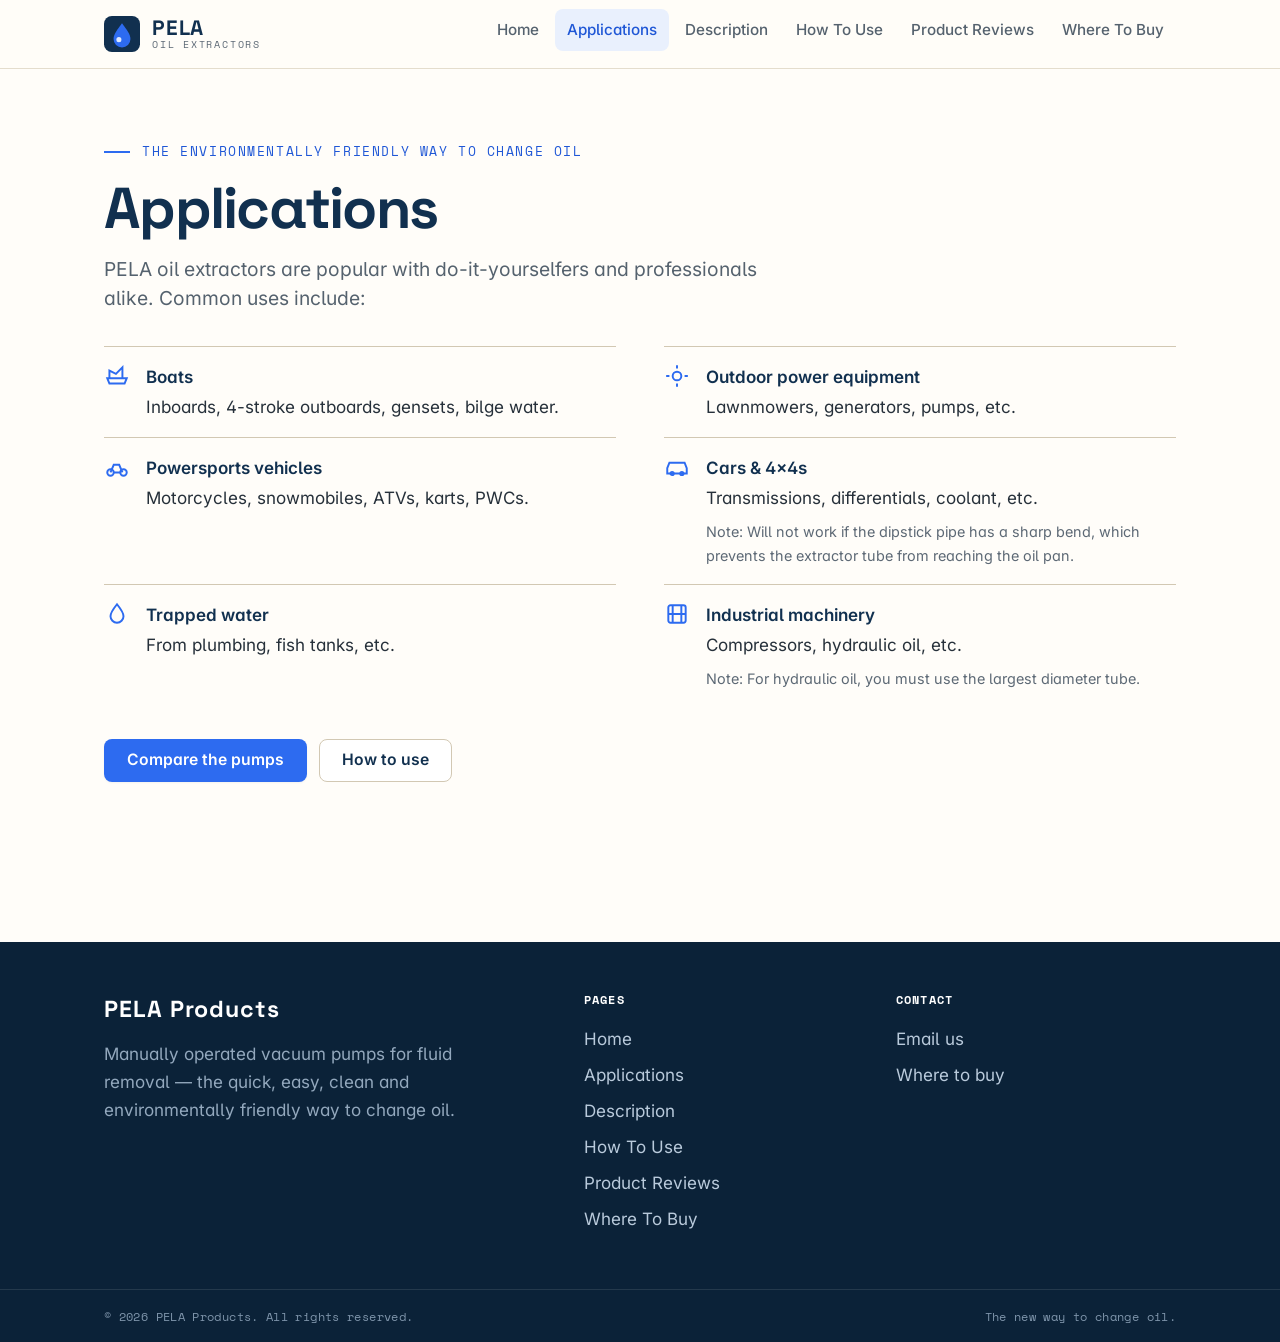
==== commit a1770889: "Human-styling pass: mono accents, catalog feel, warm neutrals - Add self-hosted Space Mono (companio" ====
--- a/applications.html
+++ b/applications.html
@@ -28,6 +28,7 @@
 
   <link rel="preload" as="font" type="font/woff2" href="assets/fonts/space-grotesk-latin-var.woff2" crossorigin>
   <link rel="preload" as="font" type="font/woff2" href="assets/fonts/inter-latin-var.woff2" crossorigin>
+  <link rel="preload" as="font" type="font/woff2" href="assets/fonts/space-mono-latin-400.woff2" crossorigin>
   <link rel="stylesheet" href="assets/css/style.css">
   <script type="application/ld+json">
   {
--- a/assets/css/style.css
+++ b/assets/css/style.css
@@ -1,7 +1,8 @@
 /* ==========================================================================
-   PELA Products — shared stylesheet  ·  "Modern Engineered"
-   Type:  Space Grotesk (display) + Inter (text), self-hosted woff2.
-   Color: dark-blue ink + blueprint-blue accent + cool neutrals.
+   PELA Products — shared stylesheet  ·  "Engineered catalog"
+   Type:  Space Grotesk (display) + Inter (text) + Space Mono (technical),
+          self-hosted woff2.
+   Color: dark-blue ink + blueprint-blue accent + warm ivory neutrals.
    Single source of truth. No build step, no frameworks.
    ========================================================================== */
 
@@ -9,23 +10,27 @@
 @font-face {
   font-family: "Space Grotesk";
   src: url("../fonts/space-grotesk-latin-var.woff2") format("woff2");
-  font-weight: 300 700;
-  font-style: normal;
-  font-display: swap;
+  font-weight: 300 700; font-style: normal; font-display: swap;
 }
 @font-face {
   font-family: "Inter";
   src: url("../fonts/inter-latin-var.woff2") format("woff2");
-  font-weight: 100 900;
-  font-style: normal;
-  font-display: swap;
+  font-weight: 100 900; font-style: normal; font-display: swap;
 }
 @font-face {
   font-family: "Inter";
   src: url("../fonts/inter-latin-italic.woff2") format("woff2");
-  font-weight: 400;
-  font-style: italic;
-  font-display: swap;
+  font-weight: 400; font-style: italic; font-display: swap;
+}
+@font-face {
+  font-family: "Space Mono";
+  src: url("../fonts/space-mono-latin-400.woff2") format("woff2");
+  font-weight: 400; font-style: normal; font-display: swap;
+}
+@font-face {
+  font-family: "Space Mono";
+  src: url("../fonts/space-mono-latin-700.woff2") format("woff2");
+  font-weight: 700; font-style: normal; font-display: swap;
 }
 
 /* ---- Design tokens ------------------------------------------------------- */
@@ -39,35 +44,36 @@
   --accent-100: #d4e2fb;
   --accent-050: #e9f0fd;
 
-  /* Neutrals (cool, not sterile) */
-  --bg: #ffffff;
-  --paper: #f3f6fa;        /* alt section band */
+  /* Warm neutrals */
+  --bg: #fffdf9;           /* barely-warm white page */
+  --paper: #f4efe4;        /* warm ivory band */
   --surface: #ffffff;
-  --surface-2: #eaf0f7;
-  --border: #dbe3ec;
-  --border-strong: #c4d1e0;
+  --surface-2: #efe9db;    /* warm media wells */
+  --border: #e4ddcd;       /* warm hairline */
+  --border-strong: #d2c8b3;
 
   /* Text */
-  --text: #16293d;
-  --text-soft: #51647a;
-  --text-faint: #5f6f7e;
+  --text: #26303a;
+  --text-soft: #55626e;
+  --text-faint: #5d6975;
 
   /* Semantic (functional only) */
-  --warn: #a76410;
-  --warn-bg: #fbf1de;
+  --warn: #9c5a0e;
+  --warn-bg: #f7ecd6;
   --focus: #2d6bf0;
 
   /* Type */
   --font-display: "Space Grotesk", ui-sans-serif, system-ui, -apple-system, "Segoe UI", sans-serif;
   --font-sans: "Inter", ui-sans-serif, system-ui, -apple-system, "Segoe UI", Roboto, Helvetica, Arial, sans-serif;
+  --font-mono: "Space Mono", ui-monospace, SFMono-Regular, Menlo, Consolas, monospace;
 
   --fs-300: 0.82rem;
-  --fs-400: 1.0625rem;     /* 17px body */
+  --fs-400: 1.0625rem;
   --fs-500: 1.2rem;
   --fs-600: clamp(1.35rem, 1.15rem + 0.7vw, 1.6rem);
-  --fs-700: clamp(1.55rem, 1.2rem + 1.5vw, 2.15rem);
-  --fs-800: clamp(2.1rem, 1.45rem + 2.7vw, 3.3rem);
-  --lh-tight: 1.06;
+  --fs-700: clamp(1.6rem, 1.2rem + 1.6vw, 2.25rem);
+  --fs-800: clamp(2.2rem, 1.45rem + 3vw, 3.6rem);
+  --lh-tight: 1.04;
   --lh-snug: 1.3;
   --lh-base: 1.65;
 
@@ -76,13 +82,12 @@
   --sp-5: 1.5rem; --sp-6: 2rem; --sp-7: 3rem; --sp-8: 4.5rem; --sp-9: 6rem;
 
   /* Layout */
-  --radius: 10px;
-  --radius-lg: 16px;
+  --radius: 8px;
+  --radius-lg: 14px;
   --radius-pill: 999px;
   --shadow-sm: 0 1px 2px rgba(11, 34, 56, 0.05);
-  --shadow-md: 0 10px 30px -12px rgba(11, 34, 56, 0.22);
+  --shadow-md: 0 12px 34px -16px rgba(11, 34, 56, 0.28);
   --container: 1120px;
-  --measure: 64ch;
 }
 
 /* ---- Reset / base -------------------------------------------------------- */
@@ -101,55 +106,64 @@
 }
 ::selection { background: var(--accent); color: #fff; }
 img, svg { max-width: 100%; height: auto; display: block; }
-a { color: var(--accent); text-decoration: none; }
-a:hover { color: var(--accent-600); text-decoration: underline; text-underline-offset: 3px; }
+a { color: var(--accent-600); text-decoration: none; }
+a:hover { color: var(--ink); text-decoration: underline; text-underline-offset: 3px; }
 
 h1, h2, h3, h4 { color: var(--ink); margin: 0 0 var(--sp-4); font-weight: 600; }
 h1, h2 { font-family: var(--font-display); }
-h1 { font-size: var(--fs-800); line-height: var(--lh-tight); letter-spacing: -0.025em; font-weight: 700; }
-h2 { font-size: var(--fs-700); line-height: 1.12; letter-spacing: -0.02em; }
+h1 { font-size: var(--fs-800); line-height: var(--lh-tight); letter-spacing: -0.03em; font-weight: 700; }
+h2 { font-size: var(--fs-700); line-height: 1.08; letter-spacing: -0.02em; }
 h3 { font-size: var(--fs-500); line-height: var(--lh-snug); letter-spacing: -0.01em; }
 p { margin: 0 0 var(--sp-4); }
 ul, ol { margin: 0 0 var(--sp-4); padding-left: 1.2rem; }
 li { margin: 0 0 var(--sp-2); }
 strong { font-weight: 600; color: var(--ink); }
+em { font-style: italic; }
 :where(h2, h3, section)[id] { scroll-margin-top: 88px; }
 
 /* Accessibility */
 :focus-visible { outline: 3px solid var(--focus); outline-offset: 2px; border-radius: 4px; }
 .skip-link {
   position: absolute; left: var(--sp-3); top: -100px; z-index: 100;
-  background: var(--ink); color: #fff; padding: var(--sp-2) var(--sp-4);
-  border-radius: var(--radius); transition: top 0.15s ease;
+  background: var(--ink); color: #fff; padding: var(--sp-2) var(--sp-4); border-radius: var(--radius);
+  transition: top 0.15s ease;
 }
 .skip-link:focus { top: var(--sp-3); color: #fff; }
-.sr-only {
-  position: absolute; width: 1px; height: 1px; padding: 0; margin: -1px;
-  overflow: hidden; clip: rect(0 0 0 0); white-space: nowrap; border: 0;
-}
+.sr-only { position: absolute; width: 1px; height: 1px; padding: 0; margin: -1px; overflow: hidden; clip: rect(0 0 0 0); white-space: nowrap; border: 0; }
 
 /* ---- Layout helpers ------------------------------------------------------ */
 .container { width: 100%; max-width: var(--container); margin-inline: auto; padding-inline: var(--sp-5); }
 .section { padding-block: clamp(var(--sp-7), 5vw, var(--sp-9)); }
-main > section:nth-of-type(even) { background: var(--paper); }
+.section--paper { background: var(--paper); }
 .lede { font-size: var(--fs-500); line-height: 1.55; color: var(--text-soft); max-width: 56ch; }
 .stack > * + * { margin-top: var(--sp-4); }
 .muted { color: var(--text-faint); }
 .text-center { text-align: center; }
 
-/* Eyebrow with leading rule */
+/* Mono "kicker" — replaces the generic eyebrow, technical voice */
 .eyebrow {
   display: inline-flex; align-items: center; gap: var(--sp-3);
-  font-size: var(--fs-300); font-weight: 600; letter-spacing: 0.13em;
-  text-transform: uppercase; color: var(--accent); margin: 0 0 var(--sp-4);
-}
-.eyebrow::before { content: ""; width: 28px; height: 2px; background: var(--accent); border-radius: 2px; }
+  font-family: var(--font-mono); font-size: var(--fs-300); font-weight: 400;
+  letter-spacing: 0.12em; text-transform: uppercase; color: var(--accent-600); margin: 0 0 var(--sp-4);
+}
+.eyebrow::before { content: ""; width: 26px; height: 2px; background: var(--accent); }
+
+/* Measured ruler motif — nods to PELA's calibrated containers */
+.rule-measure {
+  height: 18px; margin: 0; border: 0; border-bottom: 1.5px solid var(--ink);
+  background-image:
+    repeating-linear-gradient(90deg, var(--ink) 0 1.5px, transparent 1.5px 56px),
+    repeating-linear-gradient(90deg, var(--border-strong) 0 1px, transparent 1px 14px);
+  background-position: bottom left, bottom left;
+  background-size: 100% 13px, 100% 7px;
+  background-repeat: repeat-x, repeat-x;
+}
 
 /* ---- Header / nav -------------------------------------------------------- */
 .site-header {
   position: sticky; top: 0; z-index: 50;
-  background: rgba(255, 255, 255, 0.85);
-  backdrop-filter: saturate(160%) blur(10px);
+  background: rgba(255, 253, 249, 0.86);
+  backdrop-filter: saturate(150%) blur(10px);
   border-bottom: 1px solid var(--border);
 }
 .header-inner { display: flex; align-items: center; justify-content: space-between; gap: var(--sp-4); min-height: 68px; }
@@ -157,26 +171,20 @@
 .brand:hover { text-decoration: none; }
 .brand__text { display: flex; flex-direction: column; line-height: 1.05; }
 .brand__name { font-family: var(--font-display); font-weight: 700; font-size: 1.3rem; letter-spacing: 0.04em; color: var(--ink); }
-.brand__tag { font-size: 0.68rem; letter-spacing: 0.16em; text-transform: uppercase; color: var(--text-faint); font-weight: 500; }
+.brand__tag { font-family: var(--font-mono); font-size: 0.62rem; letter-spacing: 0.18em; text-transform: uppercase; color: var(--text-faint); }
 
 .nav-toggle {
   display: none; align-items: center; justify-content: center; width: 44px; height: 44px;
-  background: transparent; border: 1px solid var(--border-strong); border-radius: var(--radius);
-  cursor: pointer; color: var(--ink);
-}
-.nav-toggle__bar, .nav-toggle__bar::before, .nav-toggle__bar::after {
-  content: ""; display: block; width: 20px; height: 2px; background: currentColor; position: relative;
-}
+  background: transparent; border: 1px solid var(--border-strong); border-radius: var(--radius); cursor: pointer; color: var(--ink);
+}
+.nav-toggle__bar, .nav-toggle__bar::before, .nav-toggle__bar::after { content: ""; display: block; width: 20px; height: 2px; background: currentColor; position: relative; }
 .nav-toggle__bar::before { position: absolute; top: -6px; }
-.nav-toggle__bar::after  { position: absolute; top: 6px; }
+.nav-toggle__bar::after { position: absolute; top: 6px; }
 
 .site-nav ul { list-style: none; display: flex; gap: var(--sp-1); margin: 0; padding: 0; }
-.site-nav a {
-  display: inline-block; padding: var(--sp-2) var(--sp-3); border-radius: var(--radius);
-  text-decoration: none; color: var(--text-soft); font-weight: 500; font-size: 0.95rem;
-}
+.site-nav a { display: inline-block; padding: var(--sp-2) var(--sp-3); border-radius: var(--radius); text-decoration: none; color: var(--text-soft); font-weight: 500; font-size: 0.95rem; }
 .site-nav a:hover { background: var(--surface-2); color: var(--ink); text-decoration: none; }
-.site-nav a[aria-current="page"] { color: var(--accent); background: var(--accent-050); }
+.site-nav a[aria-current="page"] { color: var(--accent-600); background: var(--accent-050); }
 
 /* ---- Buttons ------------------------------------------------------------- */
 .btn {
@@ -192,36 +200,41 @@
 .btn--primary:hover { background: var(--accent-600); color: #fff; }
 .btn--secondary { background: var(--surface); color: var(--ink); border-color: var(--border-strong); }
 .btn--secondary:hover { color: var(--accent-600); border-color: var(--accent); background: var(--accent-050); }
-.btn--ghost { background: transparent; color: var(--accent); padding-inline: 0; }
-.btn--ghost:hover { color: var(--accent-600); }
-.btn[href]::after { content: ""; }
-.cta-row { display: flex; flex-wrap: wrap; gap: var(--sp-3); margin-top: var(--sp-6); }
-
-/* ---- Hero ---------------------------------------------------------------- */
+.cta-row { display: flex; flex-wrap: wrap; gap: var(--sp-3); margin-top: var(--sp-6); align-items: center; }
+
+/* ---- Hero (editorial, asymmetric) --------------------------------------- */
 .hero { background: var(--paper); border-bottom: 1px solid var(--border); }
-.hero__inner { display: grid; grid-template-columns: 1.05fr 0.95fr; gap: var(--sp-7); align-items: center; padding-block: clamp(var(--sp-7), 6vw, var(--sp-9)); }
-.hero h1 { margin-bottom: var(--sp-4); }
-.hero .lede { max-width: 50ch; }
+.hero__inner { display: grid; grid-template-columns: 1.18fr 0.82fr; gap: var(--sp-8); align-items: center; padding-block: clamp(var(--sp-7), 6vw, var(--sp-9)); }
+.hero h1 { margin-bottom: var(--sp-5); max-width: 14ch; }
+.hero .lede { max-width: 46ch; }
 .hero__art { position: relative; }
 .hero__art .frame {
-  position: relative; background: var(--surface); border: 1px solid var(--border);
-  border-radius: var(--radius-lg); padding: var(--sp-5); box-shadow: var(--shadow-md);
-  overflow: hidden;
-}
-/* faint blueprint grid behind the product */
-.hero__art .frame::before {
-  content: ""; position: absolute; inset: 0; z-index: 0; opacity: 0.5;
-  background-image:
-    linear-gradient(to right, rgba(45, 107, 240, 0.06) 1px, transparent 1px),
-    linear-gradient(to bottom, rgba(45, 107, 240, 0.06) 1px, transparent 1px);
-  background-size: 22px 22px;
-}
-.hero__art .frame img, .hero__art .frame svg { position: relative; z-index: 1; width: 100%; max-width: 380px; margin-inline: auto; border-radius: var(--radius); }
-.hero__art .tagchip {
-  position: absolute; z-index: 2; left: var(--sp-5); bottom: var(--sp-5);
-  background: var(--ink); color: #fff; font-size: 0.8rem; font-weight: 600;
-  padding: 0.45rem 0.85rem; border-radius: var(--radius-pill);
-}
+  position: relative; background: var(--surface); border: 1px solid var(--border-strong);
+  border-radius: var(--radius-lg); padding: var(--sp-6) var(--sp-5) var(--sp-4);
+  box-shadow: var(--shadow-md);
+}
+.hero__art .frame img, .hero__art .frame svg.product-img { width: 100%; max-width: 320px; margin-inline: auto; display: block; }
+.hero__art .frame .caption {
+  margin-top: var(--sp-4); padding-top: var(--sp-3); border-top: 1.5px solid var(--ink);
+  display: flex; justify-content: space-between; align-items: baseline;
+  font-family: var(--font-mono); font-size: 0.72rem; letter-spacing: 0.04em; color: var(--text-soft); text-transform: uppercase;
+}
+.hero__art .frame .caption b { color: var(--ink); font-weight: 700; }
+/* rotated wax-seal style stamp overlapping the frame */
+.stamp { position: absolute; top: calc(-1 * var(--sp-5)); right: calc(-1 * var(--sp-4)); width: 104px; height: 104px; transform: rotate(-8deg); z-index: 3; }
+.stamp text { font-family: var(--font-mono); fill: var(--ink); }
+
+/* ---- Process strip — replaces icon-tile trio ---------------------------- */
+.process {
+  list-style: none; margin: 0; padding: var(--sp-5) 0 0;
+  display: grid; grid-template-columns: repeat(3, 1fr); gap: var(--sp-6);
+  border-top: 2px solid var(--ink);
+}
+.process > li { position: relative; margin: 0; padding-top: var(--sp-5); }
+.process > li::before { content: ""; position: absolute; top: -2px; left: 0; width: 2px; height: 14px; background: var(--ink); }
+.process__n { display: block; font-family: var(--font-mono); font-weight: 700; font-size: 2.1rem; line-height: 1; color: var(--accent); margin-bottom: var(--sp-3); }
+.process h3 { margin-bottom: var(--sp-2); }
+.process p { color: var(--text-soft); margin: 0; }
 
 /* ---- Grids / cards ------------------------------------------------------- */
 .grid { display: grid; gap: var(--sp-5); }
@@ -229,70 +242,47 @@
 .grid--3 { grid-template-columns: repeat(3, minmax(0, 1fr)); }
 .grid--4 { grid-template-columns: repeat(4, minmax(0, 1fr)); }
 
-.card {
-  background: var(--surface); border: 1px solid var(--border); border-radius: var(--radius-lg);
-  padding: var(--sp-5); transition: border-color 0.15s ease, transform 0.15s ease, box-shadow 0.15s ease;
-}
+.card { background: var(--surface); border: 1px solid var(--border); border-radius: var(--radius-lg); padding: var(--sp-5); transition: border-color 0.15s ease, transform 0.15s ease, box-shadow 0.15s ease; }
 .card h3 { margin-bottom: var(--sp-2); }
-.card .price { font-family: var(--font-display); font-weight: 600; color: var(--ink); font-variant-numeric: tabular-nums; }
-
-/* Product cards */
-.product { display: flex; flex-direction: column; }
+.price { font-family: var(--font-mono); font-weight: 700; color: var(--ink); }
+.sku { font-family: var(--font-mono); font-size: 0.74rem; letter-spacing: 0.06em; color: var(--text-faint); text-transform: uppercase; margin: 0; }
+
+/* Product cards — catalog style with index numbers */
+.product { display: flex; flex-direction: column; position: relative; }
 .product:hover { border-color: var(--border-strong); transform: translateY(-3px); box-shadow: var(--shadow-md); }
-.product__media {
-  aspect-ratio: 4 / 3; background: var(--surface-2); border: 1px solid var(--border);
-  border-radius: var(--radius); display: flex; align-items: center; justify-content: center;
-  margin-bottom: var(--sp-4); overflow: hidden;
-}
+.product__idx { position: absolute; top: var(--sp-4); right: var(--sp-5); font-family: var(--font-mono); font-size: 0.8rem; font-weight: 700; color: var(--border-strong); letter-spacing: 0.05em; }
+.product__media { aspect-ratio: 4 / 3; background: var(--surface-2); border: 1px solid var(--border); border-radius: var(--radius); display: flex; align-items: center; justify-content: center; margin-bottom: var(--sp-4); overflow: hidden; }
 .product__media img, .product__media svg { width: 100%; height: 100%; object-fit: contain; }
-.spec-list { list-style: none; padding: 0; margin: var(--sp-3) 0 0; font-size: 0.96rem; font-variant-numeric: tabular-nums; }
+.product .sku { margin-bottom: var(--sp-1); }
+.product h3 { margin-bottom: var(--sp-1); }
+.product .cap { color: var(--text-faint); font-size: 0.95rem; margin: 0 0 var(--sp-3); }
+.product .price { margin: auto 0 0; padding-top: var(--sp-3); font-size: 1.1rem; }
+
+/* Spec list — datasheet, monospaced */
+.spec-list { list-style: none; padding: 0; margin: var(--sp-3) 0 0; font-family: var(--font-mono); font-size: 0.86rem; }
 .spec-list li { display: flex; justify-content: space-between; gap: var(--sp-4); padding: var(--sp-2) 0; border-top: 1px solid var(--border); margin: 0; }
-.spec-list .k { color: var(--text-faint); }
-.spec-list .v { font-weight: 500; text-align: right; color: var(--ink); }
-
-/* Feature row */
-.features { list-style: none; padding: 0; margin: 0; display: grid; grid-template-columns: repeat(3, 1fr); gap: var(--sp-6); }
-.features li { margin: 0; }
-.feature__icon {
-  width: 48px; height: 48px; display: grid; place-items: center; margin-bottom: var(--sp-4);
-  color: var(--accent); background: var(--accent-050); border-radius: 12px;
-}
-.feature__icon svg { width: 24px; height: 24px; }
-.feature h3 { margin-bottom: var(--sp-2); }
-.feature p { color: var(--text-soft); margin: 0; }
-
-/* Steps */
+.spec-list .k { color: var(--text-faint); text-transform: uppercase; letter-spacing: 0.04em; font-size: 0.78rem; }
+.spec-list .v { font-weight: 700; text-align: right; color: var(--ink); }
+
+/* Steps (how to use) */
 .steps { list-style: none; counter-reset: step; padding: 0; margin: 0; display: grid; gap: var(--sp-4); }
-.steps > li {
-  position: relative; counter-increment: step; margin: 0;
-  padding: var(--sp-5) var(--sp-5) var(--sp-5) calc(var(--sp-8) + var(--sp-3));
-  background: var(--surface); border: 1px solid var(--border); border-radius: var(--radius-lg);
-}
-.steps > li::before {
-  content: counter(step); position: absolute; left: var(--sp-5); top: var(--sp-5);
-  width: 42px; height: 42px; border-radius: 12px; background: var(--ink); color: #fff;
-  display: flex; align-items: center; justify-content: center;
-  font-family: var(--font-display); font-weight: 600; font-size: 1.1rem;
-}
+.steps > li { position: relative; counter-increment: step; margin: 0; padding: var(--sp-5) var(--sp-5) var(--sp-5) calc(var(--sp-8) + var(--sp-3)); background: var(--surface); border: 1px solid var(--border); border-radius: var(--radius-lg); }
+.steps > li::before { content: counter(step, decimal-leading-zero); position: absolute; left: var(--sp-5); top: var(--sp-5); font-family: var(--font-mono); font-weight: 700; font-size: 1.3rem; color: var(--accent); }
+.steps > li::after { content: ""; position: absolute; left: var(--sp-5); top: calc(var(--sp-5) + 2rem); width: 2.2rem; height: 2px; background: var(--ink); }
 .steps h3 { margin-bottom: var(--sp-2); }
 .steps p:last-child { margin-bottom: 0; }
 
-/* Applications */
-.app-grid { list-style: none; padding: 0; margin: 0; display: grid; grid-template-columns: repeat(2, 1fr); gap: var(--sp-4); }
-.app-grid li {
-  margin: 0; padding: var(--sp-5); background: var(--surface); border: 1px solid var(--border);
-  border-radius: var(--radius-lg); display: flex; gap: var(--sp-4); align-items: flex-start;
-  transition: border-color 0.15s ease;
-}
-.app-grid li:hover { border-color: var(--border-strong); }
-.app__icon { flex: 0 0 auto; width: 40px; height: 40px; display: grid; place-items: center; color: var(--accent); background: var(--accent-050); border-radius: 10px; }
-.app__icon svg { width: 22px; height: 22px; }
+/* Applications — editorial ruled list (no pastel tiles) */
+.app-grid { list-style: none; padding: 0; margin: 0; display: grid; grid-template-columns: repeat(2, 1fr); gap: 0 var(--sp-7); }
+.app-grid li { margin: 0; padding: var(--sp-4) 0; border-top: 1px solid var(--border-strong); display: flex; gap: var(--sp-4); align-items: flex-start; background: none; border-radius: 0; }
+.app__icon { flex: 0 0 auto; width: 26px; height: 26px; display: grid; place-items: center; color: var(--accent); }
+.app__icon svg { width: 24px; height: 24px; }
 .app-grid strong { display: block; color: var(--ink); margin-bottom: 2px; }
 .app-grid .note { display: block; color: var(--text-faint); font-size: 0.9rem; margin-top: var(--sp-2); }
 
 /* Reviews */
 .reviews { display: grid; gap: var(--sp-6); }
-.review-group h3 { color: var(--ink); padding-bottom: var(--sp-2); border-bottom: 2px solid var(--accent-100); }
+.review-group h3 { color: var(--ink); padding-bottom: var(--sp-2); border-bottom: 2px solid var(--ink); }
 .review-list { list-style: none; padding: 0; margin: 0; }
 .review-list li { margin: 0; padding: var(--sp-3) 0; border-bottom: 1px solid var(--border); }
 .review-list li:last-child { border-bottom: 0; }
@@ -300,52 +290,50 @@
 .review-list .meta { color: var(--text-soft); }
 
 /* Badges */
-.badge {
-  display: inline-block; background: var(--accent-050); color: var(--accent-600);
-  font-size: 0.7rem; font-weight: 600; padding: 3px 9px; border-radius: var(--radius-pill);
-  text-transform: uppercase; letter-spacing: 0.05em; vertical-align: middle;
-}
+.badge { display: inline-block; font-family: var(--font-mono); background: var(--accent-050); color: var(--accent-600); font-size: 0.66rem; font-weight: 700; padding: 3px 9px; border-radius: var(--radius); text-transform: uppercase; letter-spacing: 0.06em; vertical-align: middle; }
 
 /* Notes */
-.note-box { background: var(--accent-050); border-left: 4px solid var(--accent); border-radius: var(--radius); padding: var(--sp-4) var(--sp-5); color: var(--ink-700); }
-.note-box--warn { background: var(--warn-bg); border-left-color: var(--warn); color: #6e4309; }
+.note-box { background: var(--accent-050); border-left: 4px solid var(--accent); border-radius: 0 var(--radius) var(--radius) 0; padding: var(--sp-4) var(--sp-5); color: var(--ink-700); }
+.note-box--warn { background: var(--warn-bg); border-left-color: var(--warn); color: #6b3f08; }
 
 /* Placeholder marker */
 .img-placeholder { display: flex; flex-direction: column; align-items: center; justify-content: center; gap: var(--sp-2); width: 100%; min-height: 160px; background: var(--surface-2); color: var(--text-faint); font-size: 0.8rem; text-align: center; padding: var(--sp-4); }
 
 /* Contact */
 .contact-card { max-width: 580px; text-align: center; margin-inline: auto; }
-.email-link { font-size: var(--fs-500); font-weight: 600; color: var(--accent); word-break: break-word; }
+.email-link { font-family: var(--font-mono); font-size: var(--fs-500); font-weight: 700; color: var(--accent-600); word-break: break-word; }
 
 /* ---- Footer -------------------------------------------------------------- */
 .site-footer { background: var(--ink-deep); color: #b9cadb; margin-top: var(--sp-9); }
 .footer-inner { display: grid; grid-template-columns: 1.6fr 1fr 1fr; gap: var(--sp-6); padding-block: var(--sp-7); }
-.site-footer h4 { color: #fff; font-size: 0.78rem; text-transform: uppercase; letter-spacing: 0.1em; margin: 0 0 var(--sp-4); font-family: var(--font-sans); font-weight: 600; }
+.site-footer h4 { color: #fff; font-family: var(--font-mono); font-size: 0.72rem; text-transform: uppercase; letter-spacing: 0.1em; margin: 0 0 var(--sp-4); font-weight: 700; }
 .site-footer a { color: #b9cadb; text-decoration: none; }
 .site-footer a:hover { color: #fff; text-decoration: underline; text-underline-offset: 3px; }
 .site-footer ul { list-style: none; padding: 0; margin: 0; }
 .site-footer li { margin-bottom: var(--sp-2); }
 .footer-brand .brand__name { color: #fff; font-size: 1.45rem; }
 .footer-brand p { color: #93a8bd; margin-top: var(--sp-3); max-width: 38ch; }
-.footer-bottom { border-top: 1px solid rgba(255, 255, 255, 0.1); padding-block: var(--sp-4); font-size: 0.88rem; color: #7e94aa; }
+.footer-bottom { border-top: 1px solid rgba(255, 255, 255, 0.1); padding-block: var(--sp-4); font-family: var(--font-mono); font-size: 0.76rem; letter-spacing: 0.03em; color: #7e94aa; }
 .footer-bottom .container { display: flex; flex-wrap: wrap; gap: var(--sp-3); justify-content: space-between; }
 
 /* ---- Responsive ---------------------------------------------------------- */
 @media (max-width: 900px) {
   .hero__inner { grid-template-columns: 1fr; gap: var(--sp-6); }
-  .hero__art { order: -1; max-width: 460px; }
+  .hero__art { order: -1; max-width: 440px; }
+  .hero h1 { max-width: 18ch; }
   .grid--4 { grid-template-columns: repeat(2, 1fr); }
-  .features { grid-template-columns: 1fr; gap: var(--sp-5); }
+  .process { grid-template-columns: 1fr; gap: var(--sp-5); }
+  .process > li { padding-top: var(--sp-4); }
   .footer-inner { grid-template-columns: 1fr 1fr; }
 }
 @media (max-width: 680px) {
   .nav-toggle { display: inline-flex; }
-  .site-nav { position: absolute; top: 100%; left: 0; right: 0; background: #fff; border-bottom: 1px solid var(--border); box-shadow: var(--shadow-md); display: none; }
+  .site-nav { position: absolute; top: 100%; left: 0; right: 0; background: var(--surface); border-bottom: 1px solid var(--border); box-shadow: var(--shadow-md); display: none; }
   .site-nav.is-open { display: block; }
   .site-nav ul { flex-direction: column; gap: 0; padding: var(--sp-3); }
   .site-nav a { display: block; padding: var(--sp-3) var(--sp-4); }
   .grid--2, .grid--3, .grid--4 { grid-template-columns: 1fr; }
-  .app-grid { grid-template-columns: 1fr; }
+  .app-grid { grid-template-columns: 1fr; gap: 0; }
   .footer-inner { grid-template-columns: 1fr; gap: var(--sp-5); }
 }
 @media (prefers-reduced-motion: reduce) {
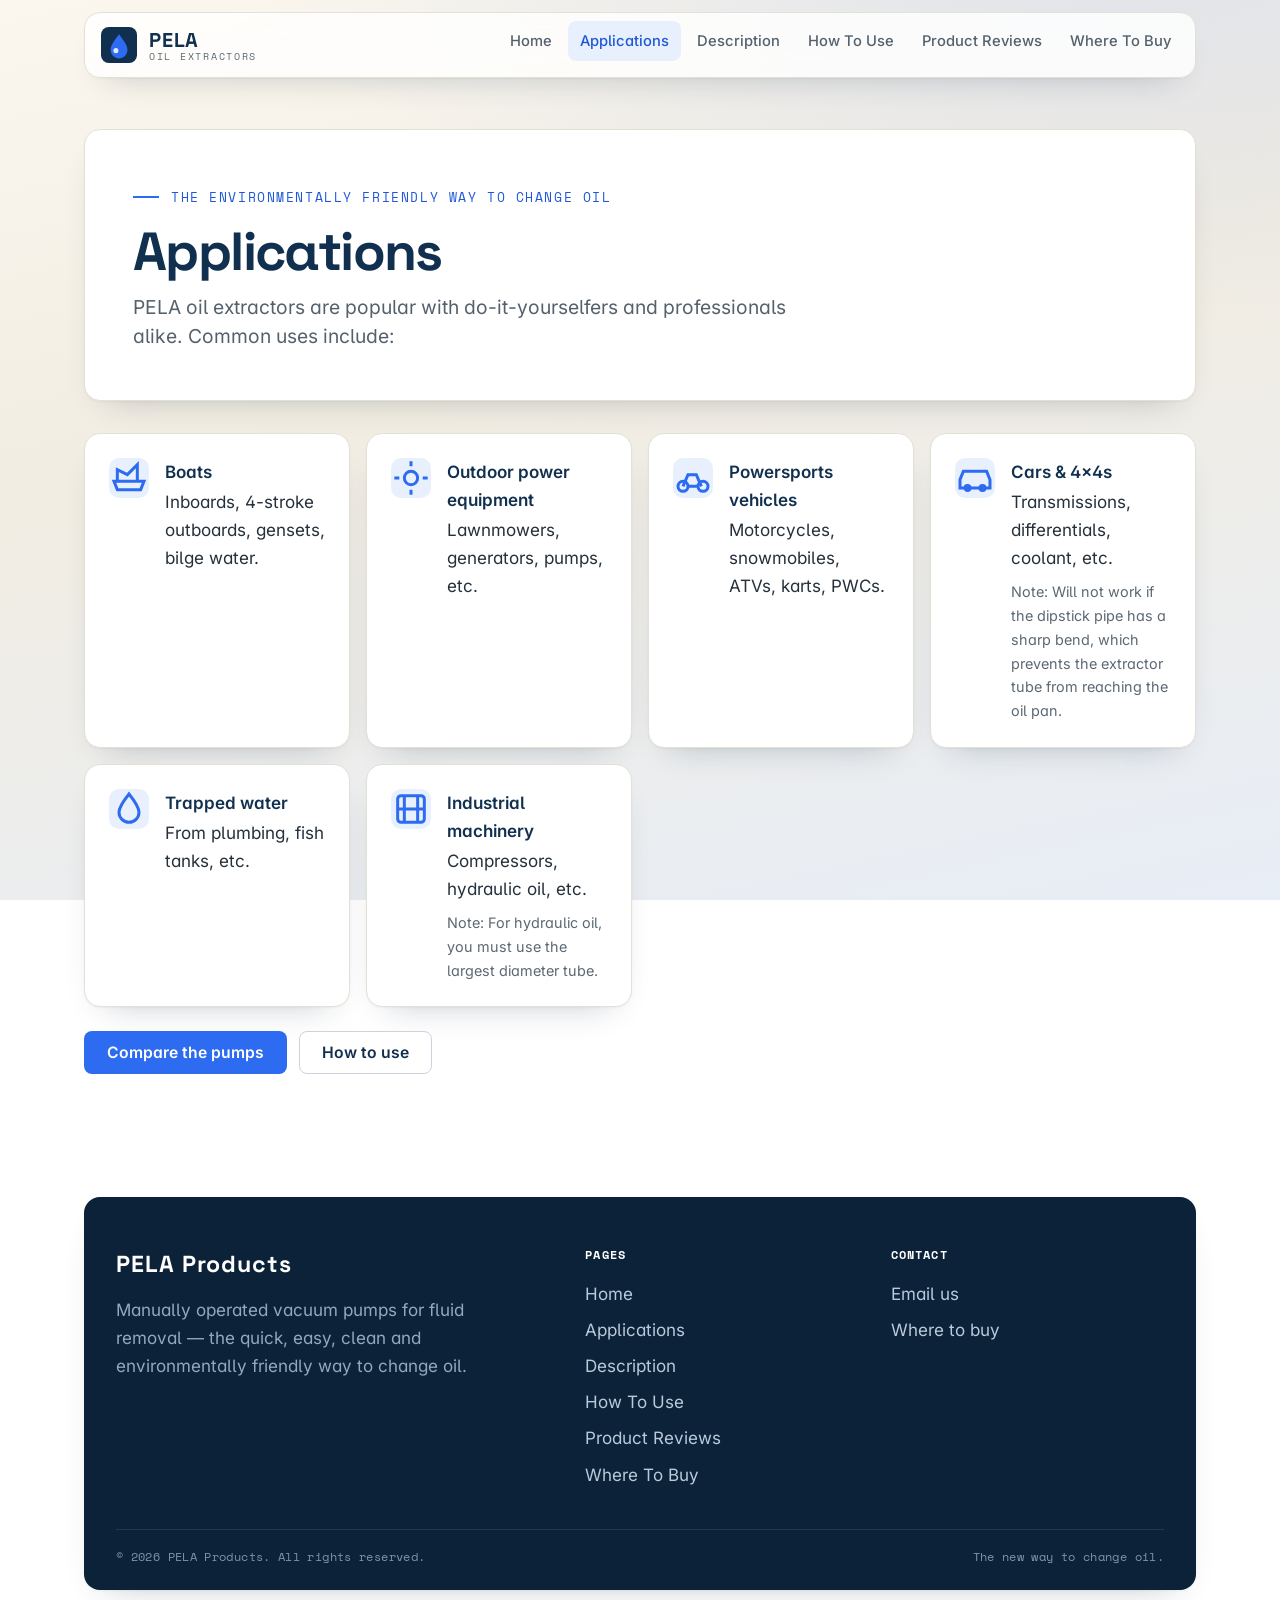
==== commit d5f1405b: "Geometry: single gradient + card/bento layout - Replace full-width bands with one fixed blue-tinted " ====
--- a/applications.html
+++ b/applications.html
@@ -45,7 +45,8 @@
   <a class="skip-link" href="#main">Skip to content</a>
 
   <header class="site-header">
-    <div class="container header-inner">
+    <div class="container">
+      <div class="header-inner">
       <a class="brand" href="index.html" aria-label="PELA Products — home">
         <svg class="brand__mark" width="36" height="36" viewBox="0 0 64 64" aria-hidden="true" focusable="false">
           <rect width="64" height="64" rx="14" fill="#11304f"/>
@@ -71,15 +72,18 @@
           <li><a href="contact.html">Where To Buy</a></li>
         </ul>
       </nav>
+      </div>
     </div>
   </header>
 
   <main id="main">
     <section class="section">
       <div class="container">
-        <p class="eyebrow">The environmentally friendly way to change oil</p>
-        <h1>Applications</h1>
-        <p class="lede">PELA oil extractors are popular with do-it-yourselfers and professionals alike. Common uses include:</p>
+        <div class="page-head card" style="margin-bottom:var(--sp-5);">
+          <p class="eyebrow">The environmentally friendly way to change oil</p>
+          <h1>Applications</h1>
+          <p class="lede">PELA oil extractors are popular with do-it-yourselfers and professionals alike. Common uses include:</p>
+        </div>
 
         <ul class="app-grid" style="margin-top:var(--sp-6);">
           <li>
@@ -117,34 +121,36 @@
   </main>
 
   <footer class="site-footer">
-    <div class="container footer-inner">
-      <div class="footer-brand">
-        <span class="brand__name">PELA Products</span>
-        <p>Manually operated vacuum pumps for fluid removal — the quick, easy, clean and environmentally friendly way to change oil.</p>
-      </div>
-      <div>
-        <h4>Pages</h4>
-        <ul>
-          <li><a href="index.html">Home</a></li>
-          <li><a href="applications.html">Applications</a></li>
-          <li><a href="description.html">Description</a></li>
-          <li><a href="how-to-use.html">How To Use</a></li>
-          <li><a href="product-reviews.html">Product Reviews</a></li>
-          <li><a href="contact.html">Where To Buy</a></li>
-        </ul>
-      </div>
-      <div>
-        <h4>Contact</h4>
-        <ul>
-          <li><a href="contact.html" data-email data-subject="PELA Products enquiry">Email us</a></li>
-          <li><a href="contact.html">Where to buy</a></li>
-        </ul>
-      </div>
-    </div>
-    <div class="footer-bottom">
-      <div class="container">
-        <span>&copy; <span id="year">2009</span> PELA Products. All rights reserved.</span>
-        <span>The new way to change oil.</span>
+    <div class="container">
+      <div class="footer-card">
+        <div class="footer-inner">
+          <div class="footer-brand">
+            <span class="brand__name">PELA Products</span>
+            <p>Manually operated vacuum pumps for fluid removal — the quick, easy, clean and environmentally friendly way to change oil.</p>
+          </div>
+          <div>
+            <h4>Pages</h4>
+            <ul>
+              <li><a href="index.html">Home</a></li>
+              <li><a href="applications.html">Applications</a></li>
+              <li><a href="description.html">Description</a></li>
+              <li><a href="how-to-use.html">How To Use</a></li>
+              <li><a href="product-reviews.html">Product Reviews</a></li>
+              <li><a href="contact.html">Where To Buy</a></li>
+            </ul>
+          </div>
+          <div>
+            <h4>Contact</h4>
+            <ul>
+              <li><a href="contact.html" data-email data-subject="PELA Products enquiry">Email us</a></li>
+              <li><a href="contact.html">Where to buy</a></li>
+            </ul>
+          </div>
+        </div>
+        <div class="footer-bottom">
+          <span>&copy; <span id="year">2009</span> PELA Products. All rights reserved.</span>
+          <span>The new way to change oil.</span>
+        </div>
       </div>
     </div>
   </footer>
--- a/assets/css/style.css
+++ b/assets/css/style.css
@@ -1,68 +1,40 @@
 /* ==========================================================================
-   PELA Products — shared stylesheet  ·  "Engineered catalog"
-   Type:  Space Grotesk (display) + Inter (text) + Space Mono (technical),
-          self-hosted woff2.
+   PELA Products — shared stylesheet  ·  "Catalog board" (card / bento)
+   Single tinted-gradient background; every block is a floating card.
+   Type:  Space Grotesk (display) + Inter (text) + Space Mono (technical).
    Color: dark-blue ink + blueprint-blue accent + warm ivory neutrals.
-   Single source of truth. No build step, no frameworks.
    ========================================================================== */
 
 /* ---- Self-hosted fonts --------------------------------------------------- */
-@font-face {
-  font-family: "Space Grotesk";
-  src: url("../fonts/space-grotesk-latin-var.woff2") format("woff2");
-  font-weight: 300 700; font-style: normal; font-display: swap;
-}
-@font-face {
-  font-family: "Inter";
-  src: url("../fonts/inter-latin-var.woff2") format("woff2");
-  font-weight: 100 900; font-style: normal; font-display: swap;
-}
-@font-face {
-  font-family: "Inter";
-  src: url("../fonts/inter-latin-italic.woff2") format("woff2");
-  font-weight: 400; font-style: italic; font-display: swap;
-}
-@font-face {
-  font-family: "Space Mono";
-  src: url("../fonts/space-mono-latin-400.woff2") format("woff2");
-  font-weight: 400; font-style: normal; font-display: swap;
-}
-@font-face {
-  font-family: "Space Mono";
-  src: url("../fonts/space-mono-latin-700.woff2") format("woff2");
-  font-weight: 700; font-style: normal; font-display: swap;
-}
+@font-face { font-family: "Space Grotesk"; src: url("../fonts/space-grotesk-latin-var.woff2") format("woff2"); font-weight: 300 700; font-style: normal; font-display: swap; }
+@font-face { font-family: "Inter"; src: url("../fonts/inter-latin-var.woff2") format("woff2"); font-weight: 100 900; font-style: normal; font-display: swap; }
+@font-face { font-family: "Inter"; src: url("../fonts/inter-latin-italic.woff2") format("woff2"); font-weight: 400; font-style: italic; font-display: swap; }
+@font-face { font-family: "Space Mono"; src: url("../fonts/space-mono-latin-400.woff2") format("woff2"); font-weight: 400; font-style: normal; font-display: swap; }
+@font-face { font-family: "Space Mono"; src: url("../fonts/space-mono-latin-700.woff2") format("woff2"); font-weight: 700; font-style: normal; font-display: swap; }
 
 /* ---- Design tokens ------------------------------------------------------- */
 :root {
-  /* Brand + accent */
-  --ink: #11304f;          /* logo dark blue */
-  --ink-deep: #0b2238;     /* footer / deepest */
+  --ink: #11304f;
+  --ink-deep: #0b2238;
   --ink-700: #1d4a70;
-  --accent: #2d6bf0;       /* blueprint blue */
-  --accent-600: #1f57d6;   /* hover */
+  --accent: #2d6bf0;
+  --accent-600: #1f57d6;
   --accent-100: #d4e2fb;
   --accent-050: #e9f0fd;
 
-  /* Warm neutrals */
-  --bg: #fffdf9;           /* barely-warm white page */
-  --paper: #f4efe4;        /* warm ivory band */
   --surface: #ffffff;
-  --surface-2: #efe9db;    /* warm media wells */
-  --border: #e4ddcd;       /* warm hairline */
-  --border-strong: #d2c8b3;
-
-  /* Text */
-  --text: #26303a;
-  --text-soft: #55626e;
-  --text-faint: #5d6975;
-
-  /* Semantic (functional only) */
+  --surface-2: #eef1f6;
+  --border: #e3e1d6;
+  --border-strong: #cdd3dd;
+
+  --text: #25303a;
+  --text-soft: #54616d;
+  --text-faint: #5c6873;
+
   --warn: #9c5a0e;
   --warn-bg: #f7ecd6;
   --focus: #2d6bf0;
 
-  /* Type */
   --font-display: "Space Grotesk", ui-sans-serif, system-ui, -apple-system, "Segoe UI", sans-serif;
   --font-sans: "Inter", ui-sans-serif, system-ui, -apple-system, "Segoe UI", Roboto, Helvetica, Arial, sans-serif;
   --font-mono: "Space Mono", ui-monospace, SFMono-Regular, Menlo, Consolas, monospace;
@@ -72,36 +44,34 @@
   --fs-500: 1.2rem;
   --fs-600: clamp(1.35rem, 1.15rem + 0.7vw, 1.6rem);
   --fs-700: clamp(1.6rem, 1.2rem + 1.6vw, 2.25rem);
-  --fs-800: clamp(2.2rem, 1.45rem + 3vw, 3.6rem);
-  --lh-tight: 1.04;
+  --fs-800: clamp(2.1rem, 1.45rem + 2.7vw, 3.35rem);
+  --lh-tight: 1.05;
   --lh-snug: 1.3;
   --lh-base: 1.65;
 
-  /* Spacing */
   --sp-1: 0.25rem; --sp-2: 0.5rem; --sp-3: 0.75rem; --sp-4: 1rem;
   --sp-5: 1.5rem; --sp-6: 2rem; --sp-7: 3rem; --sp-8: 4.5rem; --sp-9: 6rem;
 
-  /* Layout */
   --radius: 8px;
-  --radius-lg: 14px;
+  --radius-lg: 16px;
   --radius-pill: 999px;
-  --shadow-sm: 0 1px 2px rgba(11, 34, 56, 0.05);
-  --shadow-md: 0 12px 34px -16px rgba(11, 34, 56, 0.28);
-  --container: 1120px;
+  --shadow-card: 0 1px 2px rgba(11, 34, 56, 0.04), 0 16px 34px -22px rgba(11, 34, 56, 0.30);
+  --shadow-hover: 0 2px 4px rgba(11, 34, 56, 0.05), 0 22px 42px -20px rgba(11, 34, 56, 0.36);
+  --container: 1160px;
 }
 
 /* ---- Reset / base -------------------------------------------------------- */
 *, *::before, *::after { box-sizing: border-box; }
 html { -webkit-text-size-adjust: 100%; scroll-behavior: smooth; }
 body {
-  margin: 0;
-  font-family: var(--font-sans);
-  font-size: var(--fs-400);
-  line-height: var(--lh-base);
+  margin: 0; min-height: 100vh;
+  font-family: var(--font-sans); font-size: var(--fs-400); line-height: var(--lh-base);
   color: var(--text);
-  background: var(--bg);
-  -webkit-font-smoothing: antialiased;
-  text-rendering: optimizeLegibility;
+  background:
+    radial-gradient(115% 75% at 88% -8%, rgba(45, 107, 240, 0.12), rgba(45, 107, 240, 0) 60%),
+    linear-gradient(168deg, #fbf7ef 0%, #f2ede2 42%, #e7edf6 100%);
+  background-attachment: fixed;
+  -webkit-font-smoothing: antialiased; text-rendering: optimizeLegibility;
   font-feature-settings: "cv05" 1, "cv11" 1, "ss01" 1;
 }
 ::selection { background: var(--accent); color: #fff; }
@@ -119,170 +89,158 @@
 li { margin: 0 0 var(--sp-2); }
 strong { font-weight: 600; color: var(--ink); }
 em { font-style: italic; }
-:where(h2, h3, section)[id] { scroll-margin-top: 88px; }
-
-/* Accessibility */
+:where(h2, h3, section, div)[id] { scroll-margin-top: 96px; }
+
 :focus-visible { outline: 3px solid var(--focus); outline-offset: 2px; border-radius: 4px; }
-.skip-link {
-  position: absolute; left: var(--sp-3); top: -100px; z-index: 100;
-  background: var(--ink); color: #fff; padding: var(--sp-2) var(--sp-4); border-radius: var(--radius);
-  transition: top 0.15s ease;
-}
+.skip-link { position: absolute; left: var(--sp-3); top: -100px; z-index: 100; background: var(--ink); color: #fff; padding: var(--sp-2) var(--sp-4); border-radius: var(--radius); transition: top 0.15s ease; }
 .skip-link:focus { top: var(--sp-3); color: #fff; }
 .sr-only { position: absolute; width: 1px; height: 1px; padding: 0; margin: -1px; overflow: hidden; clip: rect(0 0 0 0); white-space: nowrap; border: 0; }
 
 /* ---- Layout helpers ------------------------------------------------------ */
 .container { width: 100%; max-width: var(--container); margin-inline: auto; padding-inline: var(--sp-5); }
-.section { padding-block: clamp(var(--sp-7), 5vw, var(--sp-9)); }
-.section--paper { background: var(--paper); }
+.section { padding-block: clamp(var(--sp-6), 4vw, var(--sp-8)); }
 .lede { font-size: var(--fs-500); line-height: 1.55; color: var(--text-soft); max-width: 56ch; }
 .stack > * + * { margin-top: var(--sp-4); }
 .muted { color: var(--text-faint); }
 .text-center { text-align: center; }
 
-/* Mono "kicker" — replaces the generic eyebrow, technical voice */
-.eyebrow {
-  display: inline-flex; align-items: center; gap: var(--sp-3);
-  font-family: var(--font-mono); font-size: var(--fs-300); font-weight: 400;
-  letter-spacing: 0.12em; text-transform: uppercase; color: var(--accent-600); margin: 0 0 var(--sp-4);
-}
+/* Mono kicker */
+.eyebrow { display: inline-flex; align-items: center; gap: var(--sp-3); font-family: var(--font-mono); font-size: var(--fs-300); font-weight: 400; letter-spacing: 0.12em; text-transform: uppercase; color: var(--accent-600); margin: 0 0 var(--sp-4); }
 .eyebrow::before { content: ""; width: 26px; height: 2px; background: var(--accent); }
 
-/* Measured ruler motif — nods to PELA's calibrated containers */
-.rule-measure {
-  height: 18px; margin: 0; border: 0; border-bottom: 1.5px solid var(--ink);
-  background-image:
-    repeating-linear-gradient(90deg, var(--ink) 0 1.5px, transparent 1.5px 56px),
-    repeating-linear-gradient(90deg, var(--border-strong) 0 1px, transparent 1px 14px);
-  background-position: bottom left, bottom left;
-  background-size: 100% 13px, 100% 7px;
-  background-repeat: repeat-x, repeat-x;
-}
-
-/* ---- Header / nav -------------------------------------------------------- */
-.site-header {
-  position: sticky; top: 0; z-index: 50;
-  background: rgba(255, 253, 249, 0.86);
-  backdrop-filter: saturate(150%) blur(10px);
-  border-bottom: 1px solid var(--border);
-}
-.header-inner { display: flex; align-items: center; justify-content: space-between; gap: var(--sp-4); min-height: 68px; }
+/* ---- Card primitive ------------------------------------------------------ */
+.card {
+  background: var(--surface); border: 1px solid var(--border); border-radius: var(--radius-lg);
+  padding: var(--sp-5); box-shadow: var(--shadow-card);
+}
+.card--ink { background: var(--ink); border-color: rgba(255,255,255,0.08); color: #cfe0ee; }
+.card--ink h1, .card--ink h2, .card--ink h3 { color: #fff; }
+.card--accent { background: var(--accent-050); border-color: var(--accent-100); }
+.card-link { color: inherit; text-decoration: none; }
+.card-link:hover { text-decoration: none; }
+
+/* Page header card (inner pages) */
+.page-head { padding: clamp(var(--sp-5), 4vw, var(--sp-7)); }
+.page-head h1 { margin-bottom: var(--sp-3); }
+.page-head .lede { margin-bottom: 0; }
+
+/* ---- Header (floating card) --------------------------------------------- */
+.site-header { position: sticky; top: 0; z-index: 50; background: transparent; padding-top: var(--sp-3); }
+.header-inner {
+  display: flex; align-items: center; justify-content: space-between; gap: var(--sp-4);
+  min-height: 60px; padding: var(--sp-2) var(--sp-3) var(--sp-2) var(--sp-4);
+  background: rgba(255, 255, 255, 0.82); backdrop-filter: saturate(150%) blur(12px);
+  border: 1px solid var(--border); border-radius: var(--radius-lg); box-shadow: var(--shadow-card);
+}
 .brand { display: inline-flex; align-items: center; gap: var(--sp-3); text-decoration: none; }
 .brand:hover { text-decoration: none; }
 .brand__text { display: flex; flex-direction: column; line-height: 1.05; }
-.brand__name { font-family: var(--font-display); font-weight: 700; font-size: 1.3rem; letter-spacing: 0.04em; color: var(--ink); }
-.brand__tag { font-family: var(--font-mono); font-size: 0.62rem; letter-spacing: 0.18em; text-transform: uppercase; color: var(--text-faint); }
-
-.nav-toggle {
-  display: none; align-items: center; justify-content: center; width: 44px; height: 44px;
-  background: transparent; border: 1px solid var(--border-strong); border-radius: var(--radius); cursor: pointer; color: var(--ink);
-}
+.brand__name { font-family: var(--font-display); font-weight: 700; font-size: 1.25rem; letter-spacing: 0.04em; color: var(--ink); }
+.brand__tag { font-family: var(--font-mono); font-size: 0.6rem; letter-spacing: 0.18em; text-transform: uppercase; color: var(--text-faint); }
+
+.nav-toggle { display: none; align-items: center; justify-content: center; width: 42px; height: 42px; background: transparent; border: 1px solid var(--border-strong); border-radius: var(--radius); cursor: pointer; color: var(--ink); }
 .nav-toggle__bar, .nav-toggle__bar::before, .nav-toggle__bar::after { content: ""; display: block; width: 20px; height: 2px; background: currentColor; position: relative; }
 .nav-toggle__bar::before { position: absolute; top: -6px; }
 .nav-toggle__bar::after { position: absolute; top: 6px; }
 
 .site-nav ul { list-style: none; display: flex; gap: var(--sp-1); margin: 0; padding: 0; }
-.site-nav a { display: inline-block; padding: var(--sp-2) var(--sp-3); border-radius: var(--radius); text-decoration: none; color: var(--text-soft); font-weight: 500; font-size: 0.95rem; }
+.site-nav a { display: inline-block; padding: var(--sp-2) var(--sp-3); border-radius: var(--radius); text-decoration: none; color: var(--text-soft); font-weight: 500; font-size: 0.92rem; }
 .site-nav a:hover { background: var(--surface-2); color: var(--ink); text-decoration: none; }
 .site-nav a[aria-current="page"] { color: var(--accent-600); background: var(--accent-050); }
 
 /* ---- Buttons ------------------------------------------------------------- */
-.btn {
-  display: inline-flex; align-items: center; gap: var(--sp-2);
-  padding: 0.8em 1.4em; border-radius: var(--radius);
-  font-family: var(--font-sans); font-weight: 600; font-size: 0.98rem; line-height: 1;
-  text-decoration: none; border: 1px solid transparent; cursor: pointer;
-  transition: background 0.15s ease, border-color 0.15s ease, color 0.15s ease, transform 0.05s ease;
-}
+.btn { display: inline-flex; align-items: center; gap: var(--sp-2); padding: 0.8em 1.4em; border-radius: var(--radius); font-family: var(--font-sans); font-weight: 600; font-size: 0.98rem; line-height: 1; text-decoration: none; border: 1px solid transparent; cursor: pointer; transition: background 0.15s ease, border-color 0.15s ease, color 0.15s ease, transform 0.05s ease; }
 .btn:hover { text-decoration: none; }
 .btn:active { transform: translateY(1px); }
-.btn--primary { background: var(--accent); color: #fff; box-shadow: var(--shadow-sm); }
+.btn--primary { background: var(--accent); color: #fff; }
 .btn--primary:hover { background: var(--accent-600); color: #fff; }
 .btn--secondary { background: var(--surface); color: var(--ink); border-color: var(--border-strong); }
 .btn--secondary:hover { color: var(--accent-600); border-color: var(--accent); background: var(--accent-050); }
-.cta-row { display: flex; flex-wrap: wrap; gap: var(--sp-3); margin-top: var(--sp-6); align-items: center; }
-
-/* ---- Hero (editorial, asymmetric) --------------------------------------- */
-.hero { background: var(--paper); border-bottom: 1px solid var(--border); }
-.hero__inner { display: grid; grid-template-columns: 1.18fr 0.82fr; gap: var(--sp-8); align-items: center; padding-block: clamp(var(--sp-7), 6vw, var(--sp-9)); }
-.hero h1 { margin-bottom: var(--sp-5); max-width: 14ch; }
-.hero .lede { max-width: 46ch; }
-.hero__art { position: relative; }
-.hero__art .frame {
-  position: relative; background: var(--surface); border: 1px solid var(--border-strong);
-  border-radius: var(--radius-lg); padding: var(--sp-6) var(--sp-5) var(--sp-4);
-  box-shadow: var(--shadow-md);
-}
-.hero__art .frame img, .hero__art .frame svg.product-img { width: 100%; max-width: 320px; margin-inline: auto; display: block; }
-.hero__art .frame .caption {
-  margin-top: var(--sp-4); padding-top: var(--sp-3); border-top: 1.5px solid var(--ink);
-  display: flex; justify-content: space-between; align-items: baseline;
-  font-family: var(--font-mono); font-size: 0.72rem; letter-spacing: 0.04em; color: var(--text-soft); text-transform: uppercase;
-}
-.hero__art .frame .caption b { color: var(--ink); font-weight: 700; }
-/* rotated wax-seal style stamp overlapping the frame */
-.stamp { position: absolute; top: calc(-1 * var(--sp-5)); right: calc(-1 * var(--sp-4)); width: 104px; height: 104px; transform: rotate(-8deg); z-index: 3; }
+.btn--onink { background: rgba(255,255,255,0.1); color: #fff; border-color: rgba(255,255,255,0.25); }
+.btn--onink:hover { background: rgba(255,255,255,0.18); color: #fff; }
+.cta-row { display: flex; flex-wrap: wrap; gap: var(--sp-3); margin-top: var(--sp-5); align-items: center; }
+
+/* ---- Bento mosaic -------------------------------------------------------- */
+.bento { display: grid; grid-template-columns: repeat(12, 1fr); gap: var(--sp-4); align-items: stretch; }
+.bento > * { margin: 0; min-width: 0; }
+.b-3 { grid-column: span 3; } .b-4 { grid-column: span 4; } .b-5 { grid-column: span 5; }
+.b-6 { grid-column: span 6; } .b-7 { grid-column: span 7; } .b-8 { grid-column: span 8; } .b-12 { grid-column: span 12; }
+
+/* Hero headline tile */
+.tile-hero { display: flex; flex-direction: column; justify-content: center; padding: clamp(var(--sp-5), 4vw, var(--sp-7)); }
+.tile-hero h1 { margin-bottom: var(--sp-4); }
+
+/* Product showcase tile */
+.tile-product { position: relative; display: flex; flex-direction: column; }
+.tile-product .shot { flex: 1; display: flex; align-items: center; justify-content: center; background: var(--surface-2); border-radius: var(--radius); padding: var(--sp-5); }
+.tile-product .shot img, .tile-product .shot svg { width: 100%; max-width: 260px; }
+.tile-product .caption { margin-top: var(--sp-4); padding-top: var(--sp-3); border-top: 1.5px solid var(--ink); display: flex; justify-content: space-between; align-items: baseline; font-family: var(--font-mono); font-size: 0.72rem; letter-spacing: 0.04em; color: var(--text-soft); text-transform: uppercase; }
+.tile-product .caption b { color: var(--ink); font-weight: 700; }
+.stamp { position: absolute; top: calc(-1 * var(--sp-4)); right: calc(-1 * var(--sp-4)); width: 92px; height: 92px; transform: rotate(-8deg); z-index: 3; }
 .stamp text { font-family: var(--font-mono); fill: var(--ink); }
 
-/* ---- Process strip — replaces icon-tile trio ---------------------------- */
-.process {
-  list-style: none; margin: 0; padding: var(--sp-5) 0 0;
-  display: grid; grid-template-columns: repeat(3, 1fr); gap: var(--sp-6);
-  border-top: 2px solid var(--ink);
-}
-.process > li { position: relative; margin: 0; padding-top: var(--sp-5); }
-.process > li::before { content: ""; position: absolute; top: -2px; left: 0; width: 2px; height: 14px; background: var(--ink); }
-.process__n { display: block; font-family: var(--font-mono); font-weight: 700; font-size: 2.1rem; line-height: 1; color: var(--accent); margin-bottom: var(--sp-3); }
-.process h3 { margin-bottom: var(--sp-2); }
-.process p { color: var(--text-soft); margin: 0; }
-
-/* ---- Grids / cards ------------------------------------------------------- */
-.grid { display: grid; gap: var(--sp-5); }
+/* Stat tiles */
+.stat { display: flex; flex-direction: column; justify-content: center; gap: var(--sp-1); }
+.stat__n { font-family: var(--font-mono); font-weight: 700; font-size: clamp(1.5rem, 1.1rem + 1.4vw, 2.1rem); color: var(--ink); line-height: 1; }
+.stat__l { font-size: 0.86rem; color: var(--text-faint); }
+
+/* Step tiles (how it works) */
+.tile-step .n { display: block; font-family: var(--font-mono); font-weight: 700; font-size: 2rem; line-height: 1; color: var(--accent-600); margin-bottom: var(--sp-3); }
+.tile-step h3 { margin-bottom: var(--sp-2); }
+.tile-step p { color: var(--text-soft); margin: 0; }
+
+/* Section label inside bento */
+.tile-label { display: flex; align-items: baseline; justify-content: space-between; gap: var(--sp-4); background: transparent; border: 0; box-shadow: none; padding: var(--sp-4) var(--sp-2) 0; }
+.tile-label h2 { margin: 0; }
+
+/* ---- Generic grids (inner pages) ---------------------------------------- */
+.grid { display: grid; gap: var(--sp-4); }
 .grid--2 { grid-template-columns: repeat(2, minmax(0, 1fr)); }
 .grid--3 { grid-template-columns: repeat(3, minmax(0, 1fr)); }
 .grid--4 { grid-template-columns: repeat(4, minmax(0, 1fr)); }
-
-.card { background: var(--surface); border: 1px solid var(--border); border-radius: var(--radius-lg); padding: var(--sp-5); transition: border-color 0.15s ease, transform 0.15s ease, box-shadow 0.15s ease; }
-.card h3 { margin-bottom: var(--sp-2); }
+.card-grid { display: grid; gap: var(--sp-4); grid-template-columns: repeat(auto-fit, minmax(240px, 1fr)); }
+
 .price { font-family: var(--font-mono); font-weight: 700; color: var(--ink); }
 .sku { font-family: var(--font-mono); font-size: 0.74rem; letter-spacing: 0.06em; color: var(--text-faint); text-transform: uppercase; margin: 0; }
 
-/* Product cards — catalog style with index numbers */
+/* Product cards */
 .product { display: flex; flex-direction: column; position: relative; }
-.product:hover { border-color: var(--border-strong); transform: translateY(-3px); box-shadow: var(--shadow-md); }
-.product__idx { position: absolute; top: var(--sp-4); right: var(--sp-5); font-family: var(--font-mono); font-size: 0.8rem; font-weight: 700; color: var(--border-strong); letter-spacing: 0.05em; }
-.product__media { aspect-ratio: 4 / 3; background: var(--surface-2); border: 1px solid var(--border); border-radius: var(--radius); display: flex; align-items: center; justify-content: center; margin-bottom: var(--sp-4); overflow: hidden; }
+.product:hover { box-shadow: var(--shadow-hover); transform: translateY(-3px); }
+.product__idx { position: absolute; top: var(--sp-4); right: var(--sp-5); font-family: var(--font-mono); font-size: 0.8rem; font-weight: 700; color: var(--border-strong); }
+.product__media { aspect-ratio: 4 / 3; background: var(--surface-2); border-radius: var(--radius); display: flex; align-items: center; justify-content: center; margin-bottom: var(--sp-4); overflow: hidden; }
 .product__media img, .product__media svg { width: 100%; height: 100%; object-fit: contain; }
 .product .sku { margin-bottom: var(--sp-1); }
 .product h3 { margin-bottom: var(--sp-1); }
 .product .cap { color: var(--text-faint); font-size: 0.95rem; margin: 0 0 var(--sp-3); }
 .product .price { margin: auto 0 0; padding-top: var(--sp-3); font-size: 1.1rem; }
 
-/* Spec list — datasheet, monospaced */
+/* Spec list — datasheet */
 .spec-list { list-style: none; padding: 0; margin: var(--sp-3) 0 0; font-family: var(--font-mono); font-size: 0.86rem; }
 .spec-list li { display: flex; justify-content: space-between; gap: var(--sp-4); padding: var(--sp-2) 0; border-top: 1px solid var(--border); margin: 0; }
 .spec-list .k { color: var(--text-faint); text-transform: uppercase; letter-spacing: 0.04em; font-size: 0.78rem; }
 .spec-list .v { font-weight: 700; text-align: right; color: var(--ink); }
 
-/* Steps (how to use) */
+/* Steps (how-to procedures) */
 .steps { list-style: none; counter-reset: step; padding: 0; margin: 0; display: grid; gap: var(--sp-4); }
-.steps > li { position: relative; counter-increment: step; margin: 0; padding: var(--sp-5) var(--sp-5) var(--sp-5) calc(var(--sp-8) + var(--sp-3)); background: var(--surface); border: 1px solid var(--border); border-radius: var(--radius-lg); }
-.steps > li::before { content: counter(step, decimal-leading-zero); position: absolute; left: var(--sp-5); top: var(--sp-5); font-family: var(--font-mono); font-weight: 700; font-size: 1.3rem; color: var(--accent); }
+.steps > li { position: relative; counter-increment: step; margin: 0; padding: var(--sp-5) var(--sp-5) var(--sp-5) calc(var(--sp-8) + var(--sp-3)); background: var(--surface); border: 1px solid var(--border); border-radius: var(--radius-lg); box-shadow: var(--shadow-card); }
+.steps > li::before { content: counter(step, decimal-leading-zero); position: absolute; left: var(--sp-5); top: var(--sp-5); font-family: var(--font-mono); font-weight: 700; font-size: 1.3rem; color: var(--accent-600); }
 .steps > li::after { content: ""; position: absolute; left: var(--sp-5); top: calc(var(--sp-5) + 2rem); width: 2.2rem; height: 2px; background: var(--ink); }
 .steps h3 { margin-bottom: var(--sp-2); }
 .steps p:last-child { margin-bottom: 0; }
 
-/* Applications — editorial ruled list (no pastel tiles) */
-.app-grid { list-style: none; padding: 0; margin: 0; display: grid; grid-template-columns: repeat(2, 1fr); gap: 0 var(--sp-7); }
-.app-grid li { margin: 0; padding: var(--sp-4) 0; border-top: 1px solid var(--border-strong); display: flex; gap: var(--sp-4); align-items: flex-start; background: none; border-radius: 0; }
-.app__icon { flex: 0 0 auto; width: 26px; height: 26px; display: grid; place-items: center; color: var(--accent); }
-.app__icon svg { width: 24px; height: 24px; }
+/* Applications — card grid */
+.app-grid { list-style: none; padding: 0; margin: 0; display: grid; grid-template-columns: repeat(auto-fit, minmax(240px, 1fr)); gap: var(--sp-4); }
+.app-grid li { margin: 0; padding: var(--sp-5); background: var(--surface); border: 1px solid var(--border); border-radius: var(--radius-lg); box-shadow: var(--shadow-card); display: flex; gap: var(--sp-4); align-items: flex-start; transition: box-shadow 0.15s ease, transform 0.15s ease; }
+.app-grid li:hover { box-shadow: var(--shadow-hover); transform: translateY(-3px); }
+.app__icon { flex: 0 0 auto; width: 40px; height: 40px; display: grid; place-items: center; color: var(--accent); background: var(--accent-050); border-radius: 10px; }
+.app__icon svg { width: 22px; height: 22px; }
 .app-grid strong { display: block; color: var(--ink); margin-bottom: 2px; }
 .app-grid .note { display: block; color: var(--text-faint); font-size: 0.9rem; margin-top: var(--sp-2); }
 
-/* Reviews */
-.reviews { display: grid; gap: var(--sp-6); }
-.review-group h3 { color: var(--ink); padding-bottom: var(--sp-2); border-bottom: 2px solid var(--ink); }
+/* Reviews — card grid */
+.reviews { display: grid; gap: var(--sp-4); grid-template-columns: repeat(auto-fit, minmax(300px, 1fr)); align-items: start; }
+.review-group { background: var(--surface); border: 1px solid var(--border); border-radius: var(--radius-lg); box-shadow: var(--shadow-card); padding: var(--sp-5); }
+.review-group h3 { color: var(--ink); padding-bottom: var(--sp-2); border-bottom: 2px solid var(--ink); margin-top: 0; }
 .review-list { list-style: none; padding: 0; margin: 0; }
 .review-list li { margin: 0; padding: var(--sp-3) 0; border-bottom: 1px solid var(--border); }
 .review-list li:last-child { border-bottom: 0; }
@@ -293,19 +251,17 @@
 .badge { display: inline-block; font-family: var(--font-mono); background: var(--accent-050); color: var(--accent-600); font-size: 0.66rem; font-weight: 700; padding: 3px 9px; border-radius: var(--radius); text-transform: uppercase; letter-spacing: 0.06em; vertical-align: middle; }
 
 /* Notes */
-.note-box { background: var(--accent-050); border-left: 4px solid var(--accent); border-radius: 0 var(--radius) var(--radius) 0; padding: var(--sp-4) var(--sp-5); color: var(--ink-700); }
-.note-box--warn { background: var(--warn-bg); border-left-color: var(--warn); color: #6b3f08; }
-
-/* Placeholder marker */
-.img-placeholder { display: flex; flex-direction: column; align-items: center; justify-content: center; gap: var(--sp-2); width: 100%; min-height: 160px; background: var(--surface-2); color: var(--text-faint); font-size: 0.8rem; text-align: center; padding: var(--sp-4); }
+.note-box { background: var(--accent-050); border: 1px solid var(--accent-100); border-left: 4px solid var(--accent); border-radius: 0 var(--radius) var(--radius) 0; padding: var(--sp-4) var(--sp-5); color: var(--ink-700); }
+.note-box--warn { background: var(--warn-bg); border-color: #ecd9b0; border-left-color: var(--warn); color: #6b3f08; }
 
 /* Contact */
-.contact-card { max-width: 580px; text-align: center; margin-inline: auto; }
+.contact-card { max-width: 620px; text-align: center; margin-inline: auto; }
 .email-link { font-family: var(--font-mono); font-size: var(--fs-500); font-weight: 700; color: var(--accent-600); word-break: break-word; }
 
-/* ---- Footer -------------------------------------------------------------- */
-.site-footer { background: var(--ink-deep); color: #b9cadb; margin-top: var(--sp-9); }
-.footer-inner { display: grid; grid-template-columns: 1.6fr 1fr 1fr; gap: var(--sp-6); padding-block: var(--sp-7); }
+/* ---- Footer (dark card) -------------------------------------------------- */
+.site-footer { background: transparent; margin-top: var(--sp-8); padding-bottom: var(--sp-6); }
+.footer-card { background: var(--ink-deep); border-radius: var(--radius-lg); box-shadow: var(--shadow-card); padding: var(--sp-7) var(--sp-6) var(--sp-5); color: #b9cadb; }
+.footer-inner { display: grid; grid-template-columns: 1.6fr 1fr 1fr; gap: var(--sp-6); }
 .site-footer h4 { color: #fff; font-family: var(--font-mono); font-size: 0.72rem; text-transform: uppercase; letter-spacing: 0.1em; margin: 0 0 var(--sp-4); font-weight: 700; }
 .site-footer a { color: #b9cadb; text-decoration: none; }
 .site-footer a:hover { color: #fff; text-decoration: underline; text-underline-offset: 3px; }
@@ -313,30 +269,29 @@
 .site-footer li { margin-bottom: var(--sp-2); }
 .footer-brand .brand__name { color: #fff; font-size: 1.45rem; }
 .footer-brand p { color: #93a8bd; margin-top: var(--sp-3); max-width: 38ch; }
-.footer-bottom { border-top: 1px solid rgba(255, 255, 255, 0.1); padding-block: var(--sp-4); font-family: var(--font-mono); font-size: 0.76rem; letter-spacing: 0.03em; color: #7e94aa; }
-.footer-bottom .container { display: flex; flex-wrap: wrap; gap: var(--sp-3); justify-content: space-between; }
+.footer-bottom { border-top: 1px solid rgba(255, 255, 255, 0.1); margin-top: var(--sp-6); padding-top: var(--sp-4); font-family: var(--font-mono); font-size: 0.76rem; letter-spacing: 0.03em; color: #7e94aa; display: flex; flex-wrap: wrap; gap: var(--sp-3); justify-content: space-between; }
 
 /* ---- Responsive ---------------------------------------------------------- */
-@media (max-width: 900px) {
-  .hero__inner { grid-template-columns: 1fr; gap: var(--sp-6); }
-  .hero__art { order: -1; max-width: 440px; }
-  .hero h1 { max-width: 18ch; }
+@media (max-width: 920px) {
+  .bento { grid-template-columns: repeat(6, 1fr); }
+  .b-7, .b-8, .b-12 { grid-column: span 6; }
+  .b-5 { grid-column: span 6; }
+  .b-4 { grid-column: span 3; }
+  .b-6 { grid-column: span 6; }
+  .b-3 { grid-column: span 3; }
   .grid--4 { grid-template-columns: repeat(2, 1fr); }
-  .process { grid-template-columns: 1fr; gap: var(--sp-5); }
-  .process > li { padding-top: var(--sp-4); }
   .footer-inner { grid-template-columns: 1fr 1fr; }
 }
-@media (max-width: 680px) {
+@media (max-width: 600px) {
+  .bento { grid-template-columns: 1fr; gap: var(--sp-3); }
+  .bento > * { grid-column: 1 / -1 !important; }
   .nav-toggle { display: inline-flex; }
-  .site-nav { position: absolute; top: 100%; left: 0; right: 0; background: var(--surface); border-bottom: 1px solid var(--border); box-shadow: var(--shadow-md); display: none; }
+  .site-nav { position: absolute; top: calc(100% + var(--sp-2)); left: 0; right: 0; background: var(--surface); border: 1px solid var(--border); border-radius: var(--radius-lg); box-shadow: var(--shadow-hover); display: none; }
   .site-nav.is-open { display: block; }
   .site-nav ul { flex-direction: column; gap: 0; padding: var(--sp-3); }
   .site-nav a { display: block; padding: var(--sp-3) var(--sp-4); }
   .grid--2, .grid--3, .grid--4 { grid-template-columns: 1fr; }
-  .app-grid { grid-template-columns: 1fr; gap: 0; }
   .footer-inner { grid-template-columns: 1fr; gap: var(--sp-5); }
-}
-@media (prefers-reduced-motion: reduce) {
-  html { scroll-behavior: auto; }
-  * { transition: none !important; }
-}
+  .stamp { width: 76px; height: 76px; }
+}
+@media (prefers-reduced-motion: reduce) { html { scroll-behavior: auto; } * { transition: none !important; } }
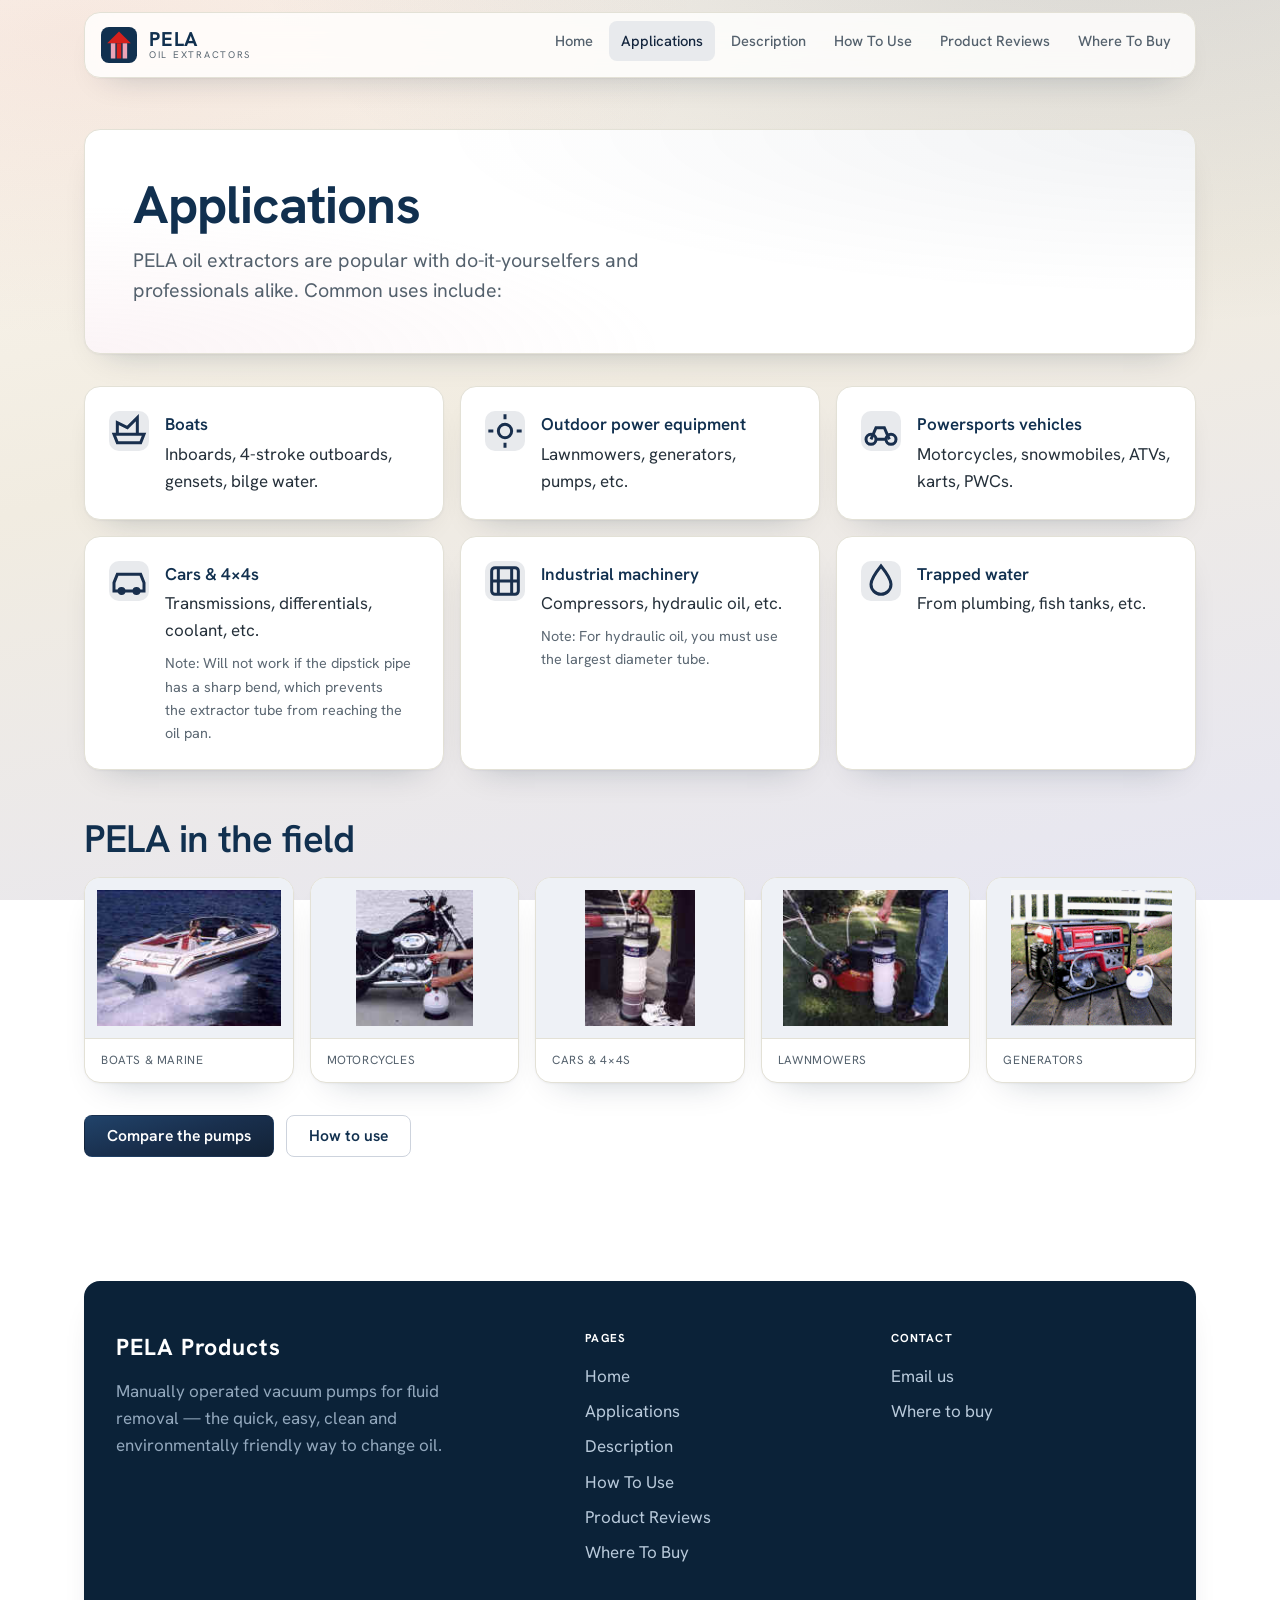
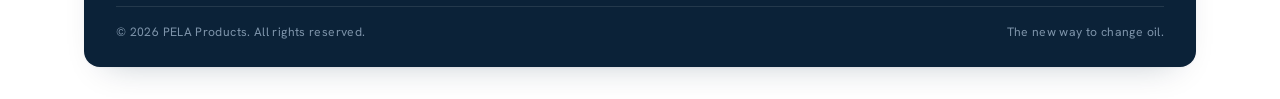
==== commit f89ff1aa: "v1 of the site" ====
--- a/applications.html
+++ b/applications.html
@@ -26,9 +26,7 @@
   <meta name="twitter:description" content="Boats, engines, powersports, cars, industrial machinery and more.">
   <meta name="twitter:image" content="https://www.pelaproducts.com/assets/img/og-image.png">
 
-  <link rel="preload" as="font" type="font/woff2" href="assets/fonts/space-grotesk-latin-var.woff2" crossorigin>
-  <link rel="preload" as="font" type="font/woff2" href="assets/fonts/inter-latin-var.woff2" crossorigin>
-  <link rel="preload" as="font" type="font/woff2" href="assets/fonts/space-mono-latin-400.woff2" crossorigin>
+  <link rel="preload" as="font" type="font/woff2" href="assets/fonts/hanken-grotesk-latin-var.woff2" crossorigin>
   <link rel="stylesheet" href="assets/css/style.css">
   <script type="application/ld+json">
   {
@@ -50,8 +48,10 @@
       <a class="brand" href="index.html" aria-label="PELA Products — home">
         <svg class="brand__mark" width="36" height="36" viewBox="0 0 64 64" aria-hidden="true" focusable="false">
           <rect width="64" height="64" rx="14" fill="#11304f"/>
-          <path d="M32 13c-9 12-15 20-15 28a15 15 0 0 0 30 0c0-8-6-16-15-28z" fill="#2d6bf0"/>
-          <circle cx="26.5" cy="42" r="4.5" fill="#ffffff" opacity="0.85"/>
+          <path d="M32 8 L53 29 L11 29 Z" fill="#d6201c"/>
+          <rect x="17.5" y="29" width="8" height="27" fill="#eca3b6"/>
+          <rect x="28" y="29" width="8" height="27" fill="#d6201c"/>
+          <rect x="38.5" y="29" width="8" height="27" fill="#eca3b6"/>
         </svg>
         <span class="brand__text">
           <span class="brand__name">PELA</span>
@@ -79,8 +79,7 @@
   <main id="main">
     <section class="section">
       <div class="container">
-        <div class="page-head card" style="margin-bottom:var(--sp-5);">
-          <p class="eyebrow">The environmentally friendly way to change oil</p>
+        <div class="page-head card">
           <h1>Applications</h1>
           <p class="lede">PELA oil extractors are popular with do-it-yourselfers and professionals alike. Common uses include:</p>
         </div>
@@ -103,13 +102,37 @@
             <div><strong>Cars &amp; 4&times;4s</strong>Transmissions, differentials, coolant, etc. <span class="note">Note: Will not work if the dipstick pipe has a sharp bend, which prevents the extractor tube from reaching the oil pan.</span></div>
           </li>
           <li>
+            <svg class="app__icon" width="22" height="22" viewBox="0 0 24 24" fill="none" stroke="currentColor" stroke-width="1.8" aria-hidden="true"><rect x="4" y="4" width="16" height="16" rx="2"/><path d="M8 4v16M16 4v16M4 12h16"/></svg>
+            <div><strong>Industrial machinery</strong>Compressors, hydraulic oil, etc. <span class="note">Note: For hydraulic oil, you must use the largest diameter tube.</span></div>
+          </li>
+          <li>
             <svg class="app__icon" width="22" height="22" viewBox="0 0 24 24" fill="none" stroke="currentColor" stroke-width="1.8" aria-hidden="true"><path d="M12 3c-4 5-6 8-6 11a6 6 0 0 0 12 0c0-3-2-6-6-11z"/></svg>
             <div><strong>Trapped water</strong>From plumbing, fish tanks, etc.</div>
           </li>
-          <li>
-            <svg class="app__icon" width="22" height="22" viewBox="0 0 24 24" fill="none" stroke="currentColor" stroke-width="1.8" aria-hidden="true"><rect x="4" y="4" width="16" height="16" rx="2"/><path d="M8 4v16M16 4v16M4 12h16"/></svg>
-            <div><strong>Industrial machinery</strong>Compressors, hydraulic oil, etc. <span class="note">Note: For hydraulic oil, you must use the largest diameter tube.</span></div>
-          </li>
+        </ul>
+
+        <h2 style="margin-top:var(--sp-7);">PELA in the field</h2>
+        <ul class="photo-grid" style="margin-top:var(--sp-4);">
+          <li><figure>
+            <img src="assets/img/boat-app.jpg" width="192" height="142" alt="A PELA oil extractor used to change oil on a powerboat">
+            <figcaption>Boats &amp; marine</figcaption>
+          </figure></li>
+          <li><figure>
+            <img src="assets/img/PL6000-HD.jpg" width="122" height="142" alt="A PELA oil extractor draining the oil on a motorcycle">
+            <figcaption>Motorcycles</figcaption>
+          </figure></li>
+          <li><figure>
+            <img src="assets/img/PL650-car.jpg" width="114" height="142" alt="A Big PELA oil extractor used next to a car">
+            <figcaption>Cars &amp; 4&times;4s</figcaption>
+          </figure></li>
+          <li><figure>
+            <img src="assets/img/PL650-mow.jpg" width="172" height="142" alt="A Big PELA oil extractor used on a lawnmower">
+            <figcaption>Lawnmowers</figcaption>
+          </figure></li>
+          <li><figure>
+            <img src="assets/img/PL2000BH-gener.gif" width="153" height="129" alt="A PELA 2000 oil extractor used on a portable generator">
+            <figcaption>Generators</figcaption>
+          </figure></li>
         </ul>
 
         <div class="cta-row">
--- a/assets/css/style.css
+++ b/assets/css/style.css
@@ -1,26 +1,23 @@
 /* ==========================================================================
    PELA Products — shared stylesheet  ·  "Catalog board" (card / bento)
    Single tinted-gradient background; every block is a floating card.
-   Type:  Space Grotesk (display) + Inter (text) + Space Mono (technical).
+   Type:  Hanken Grotesk, one warm humanist sans, varied by weight and size.
    Color: dark-blue ink + blueprint-blue accent + warm ivory neutrals.
    ========================================================================== */
 
 /* ---- Self-hosted fonts --------------------------------------------------- */
-@font-face { font-family: "Space Grotesk"; src: url("../fonts/space-grotesk-latin-var.woff2") format("woff2"); font-weight: 300 700; font-style: normal; font-display: swap; }
-@font-face { font-family: "Inter"; src: url("../fonts/inter-latin-var.woff2") format("woff2"); font-weight: 100 900; font-style: normal; font-display: swap; }
-@font-face { font-family: "Inter"; src: url("../fonts/inter-latin-italic.woff2") format("woff2"); font-weight: 400; font-style: italic; font-display: swap; }
-@font-face { font-family: "Space Mono"; src: url("../fonts/space-mono-latin-400.woff2") format("woff2"); font-weight: 400; font-style: normal; font-display: swap; }
-@font-face { font-family: "Space Mono"; src: url("../fonts/space-mono-latin-700.woff2") format("woff2"); font-weight: 700; font-style: normal; font-display: swap; }
+@font-face { font-family: "Hanken Grotesk"; src: url("../fonts/hanken-grotesk-latin-var.woff2") format("woff2"); font-weight: 300 800; font-style: normal; font-display: swap; }
+@font-face { font-family: "Hanken Grotesk"; src: url("../fonts/hanken-grotesk-latin-italic.woff2") format("woff2"); font-weight: 400; font-style: italic; font-display: swap; }
 
 /* ---- Design tokens ------------------------------------------------------- */
 :root {
   --ink: #11304f;
   --ink-deep: #0b2238;
   --ink-700: #1d4a70;
-  --accent: #2d6bf0;
-  --accent-600: #1f57d6;
-  --accent-100: #d4e2fb;
-  --accent-050: #e9f0fd;
+  --accent: #192f4d;        /* logo blue — primary CTA */
+  --accent-600: #14263e;    /* darker logo blue — hover / link text */
+  --accent-100: #d1d5db;    /* light logo blue — borders / tints */
+  --accent-050: #e8eaed;    /* lightest logo blue — soft fills */
 
   --surface: #ffffff;
   --surface-2: #eef1f6;
@@ -33,21 +30,31 @@
 
   --warn: #9c5a0e;
   --warn-bg: #f7ecd6;
-  --focus: #2d6bf0;
-
-  --font-display: "Space Grotesk", ui-sans-serif, system-ui, -apple-system, "Segoe UI", sans-serif;
-  --font-sans: "Inter", ui-sans-serif, system-ui, -apple-system, "Segoe UI", Roboto, Helvetica, Arial, sans-serif;
-  --font-mono: "Space Mono", ui-monospace, SFMono-Regular, Menlo, Consolas, monospace;
-
-  --fs-300: 0.82rem;
+
+  /* Brand red + pink (from the logo) — used for safety / caution notes */
+  --brand-red: #c5362a;
+  --brand-red-700: #9b2a20;  /* darker red — caution text */
+  --brand-pink: #e1a6b6;
+  --brand-pink-050: #f9edf0; /* lightest pink — soft fill */
+  --focus: #192f4d;
+
+  /* One warm humanist sans for everything; display & "mono" alias it so the
+     whole site reads as a single voice, distinguished only by weight + size. */
+  --font-sans: "Hanken Grotesk", ui-sans-serif, system-ui, -apple-system, "Segoe UI", Roboto, Helvetica, Arial, sans-serif;
+  --font-display: var(--font-sans);
+  --font-mono: var(--font-sans);
+
+  /* Type scale — hand-set by eye, not a single mechanical ratio */
+  --fs-300: 0.8125rem;
   --fs-400: 1.0625rem;
-  --fs-500: 1.2rem;
-  --fs-600: clamp(1.35rem, 1.15rem + 0.7vw, 1.6rem);
-  --fs-700: clamp(1.6rem, 1.2rem + 1.6vw, 2.25rem);
-  --fs-800: clamp(2.1rem, 1.45rem + 2.7vw, 3.35rem);
-  --lh-tight: 1.05;
-  --lh-snug: 1.3;
-  --lh-base: 1.65;
+  --fs-500: 1.225rem;
+  --fs-600: clamp(1.35rem, 1.18rem + 0.6vw, 1.55rem);
+  --fs-700: clamp(1.7rem, 1.3rem + 1.7vw, 2.4rem);
+  --fs-800: clamp(2.2rem, 1.55rem + 2.6vw, 3.3rem);
+  --lh-tight: 1.04;
+  --lh-snug: 1.28;
+  --lh-base: 1.6;
+  --measure: 66ch;
 
   --sp-1: 0.25rem; --sp-2: 0.5rem; --sp-3: 0.75rem; --sp-4: 1rem;
   --sp-5: 1.5rem; --sp-6: 2rem; --sp-7: 3rem; --sp-8: 4.5rem; --sp-9: 6rem;
@@ -68,23 +75,30 @@
   font-family: var(--font-sans); font-size: var(--fs-400); line-height: var(--lh-base);
   color: var(--text);
   background:
-    radial-gradient(115% 75% at 88% -8%, rgba(45, 107, 240, 0.12), rgba(45, 107, 240, 0) 60%),
-    linear-gradient(168deg, #fbf7ef 0%, #f2ede2 42%, #e7edf6 100%);
+    radial-gradient(120% 80% at 88% -10%, rgba(25, 47, 77, 0.14), rgba(25, 47, 77, 0) 58%),
+    radial-gradient(95% 65% at 6% 4%, rgba(197, 54, 42, 0.07), rgba(197, 54, 42, 0) 52%),
+    linear-gradient(168deg, #fbf6ee 0%, #f1ece1 44%, #e6e6f2 100%);
   background-attachment: fixed;
-  -webkit-font-smoothing: antialiased; text-rendering: optimizeLegibility;
-  font-feature-settings: "cv05" 1, "cv11" 1, "ss01" 1;
+  -webkit-font-smoothing: antialiased; -moz-osx-font-smoothing: grayscale; text-rendering: optimizeLegibility;
+  font-optical-sizing: auto;
+  font-kerning: normal;
+  font-variant-ligatures: common-ligatures contextual;
+  font-feature-settings: "kern" 1, "liga" 1, "calt" 1;
+  text-wrap: pretty;
+  hanging-punctuation: first allow-end;
 }
 ::selection { background: var(--accent); color: #fff; }
 img, svg { max-width: 100%; height: auto; display: block; }
 a { color: var(--accent-600); text-decoration: none; }
 a:hover { color: var(--ink); text-decoration: underline; text-underline-offset: 3px; }
 
-h1, h2, h3, h4 { color: var(--ink); margin: 0 0 var(--sp-4); font-weight: 600; }
+h1, h2, h3, h4 { color: var(--ink); margin: 0 0 var(--sp-4); font-weight: 600; font-optical-sizing: auto; text-wrap: balance; }
 h1, h2 { font-family: var(--font-display); }
-h1 { font-size: var(--fs-800); line-height: var(--lh-tight); letter-spacing: -0.03em; font-weight: 700; }
-h2 { font-size: var(--fs-700); line-height: 1.08; letter-spacing: -0.02em; }
-h3 { font-size: var(--fs-500); line-height: var(--lh-snug); letter-spacing: -0.01em; }
-p { margin: 0 0 var(--sp-4); }
+/* Tracking is optical: only the largest sizes close up; small headings sit at 0. */
+h1 { font-size: var(--fs-800); line-height: var(--lh-tight); letter-spacing: -0.018em; font-weight: 700; }
+h2 { font-size: var(--fs-700); line-height: 1.12; letter-spacing: -0.011em; }
+h3 { font-size: var(--fs-500); line-height: var(--lh-snug); letter-spacing: 0; }
+p { margin: 0 0 var(--sp-4); max-width: var(--measure); }
 ul, ol { margin: 0 0 var(--sp-4); padding-left: 1.2rem; }
 li { margin: 0 0 var(--sp-2); }
 strong { font-weight: 600; color: var(--ink); }
@@ -99,14 +113,10 @@
 /* ---- Layout helpers ------------------------------------------------------ */
 .container { width: 100%; max-width: var(--container); margin-inline: auto; padding-inline: var(--sp-5); }
 .section { padding-block: clamp(var(--sp-6), 4vw, var(--sp-8)); }
-.lede { font-size: var(--fs-500); line-height: 1.55; color: var(--text-soft); max-width: 56ch; }
+.lede { font-size: var(--fs-500); line-height: 1.55; color: var(--text-soft); max-width: 56ch; text-wrap: pretty; }
 .stack > * + * { margin-top: var(--sp-4); }
 .muted { color: var(--text-faint); }
 .text-center { text-align: center; }
-
-/* Mono kicker */
-.eyebrow { display: inline-flex; align-items: center; gap: var(--sp-3); font-family: var(--font-mono); font-size: var(--fs-300); font-weight: 400; letter-spacing: 0.12em; text-transform: uppercase; color: var(--accent-600); margin: 0 0 var(--sp-4); }
-.eyebrow::before { content: ""; width: 26px; height: 2px; background: var(--accent); }
 
 /* ---- Card primitive ------------------------------------------------------ */
 .card {
@@ -115,12 +125,23 @@
 }
 .card--ink { background: var(--ink); border-color: rgba(255,255,255,0.08); color: #cfe0ee; }
 .card--ink h1, .card--ink h2, .card--ink h3 { color: #fff; }
+/* Closing CTA: gentle gradient, slightly lighter ink up top to a bit darker below */
+.card--cta { background: linear-gradient(165deg, #163d63 0%, #11304f 48%, #0c2540 100%); }
 .card--accent { background: var(--accent-050); border-color: var(--accent-100); }
 .card-link { color: inherit; text-decoration: none; }
 .card-link:hover { text-decoration: none; }
 
 /* Page header card (inner pages) */
 .page-head { padding: clamp(var(--sp-5), 4vw, var(--sp-7)); }
+
+/* Title cards get a whisper-soft brand wash so the page header reads as the
+   header — blue glow top-right, a touch of brand pink bottom-left, over white. */
+.page-head:not(.card--ink), .tile-hero:not(.card--ink) {
+  background:
+    radial-gradient(125% 135% at 100% 0%, rgba(25, 47, 77, 0.06), rgba(25, 47, 77, 0) 55%),
+    radial-gradient(95% 120% at 0% 100%, rgba(225, 166, 182, 0.12), rgba(225, 166, 182, 0) 55%),
+    var(--surface);
+}
 .page-head h1 { margin-bottom: var(--sp-3); }
 .page-head .lede { margin-bottom: 0; }
 
@@ -152,8 +173,8 @@
 .btn { display: inline-flex; align-items: center; gap: var(--sp-2); padding: 0.8em 1.4em; border-radius: var(--radius); font-family: var(--font-sans); font-weight: 600; font-size: 0.98rem; line-height: 1; text-decoration: none; border: 1px solid transparent; cursor: pointer; transition: background 0.15s ease, border-color 0.15s ease, color 0.15s ease, transform 0.05s ease; }
 .btn:hover { text-decoration: none; }
 .btn:active { transform: translateY(1px); }
-.btn--primary { background: var(--accent); color: #fff; }
-.btn--primary:hover { background: var(--accent-600); color: #fff; }
+.btn--primary { background: linear-gradient(165deg, #21436a 0%, #192f4d 50%, #122236 100%); color: #fff; }
+.btn--primary:hover { background: linear-gradient(165deg, #1b3a5e 0%, #14263e 50%, #0d1c2e 100%); color: #fff; }
 .btn--secondary { background: var(--surface); color: var(--ink); border-color: var(--border-strong); }
 .btn--secondary:hover { color: var(--accent-600); border-color: var(--accent); background: var(--accent-050); }
 .btn--onink { background: rgba(255,255,255,0.1); color: #fff; border-color: rgba(255,255,255,0.25); }
@@ -173,11 +194,9 @@
 /* Product showcase tile */
 .tile-product { position: relative; display: flex; flex-direction: column; }
 .tile-product .shot { flex: 1; display: flex; align-items: center; justify-content: center; background: var(--surface-2); border-radius: var(--radius); padding: var(--sp-5); }
-.tile-product .shot img, .tile-product .shot svg { width: 100%; max-width: 260px; }
+.tile-product .shot img, .tile-product .shot svg { width: 100%; max-width: 220px; height: auto; }
 .tile-product .caption { margin-top: var(--sp-4); padding-top: var(--sp-3); border-top: 1.5px solid var(--ink); display: flex; justify-content: space-between; align-items: baseline; font-family: var(--font-mono); font-size: 0.72rem; letter-spacing: 0.04em; color: var(--text-soft); text-transform: uppercase; }
 .tile-product .caption b { color: var(--ink); font-weight: 700; }
-.stamp { position: absolute; top: calc(-1 * var(--sp-4)); right: calc(-1 * var(--sp-4)); width: 92px; height: 92px; transform: rotate(-8deg); z-index: 3; }
-.stamp text { font-family: var(--font-mono); fill: var(--ink); }
 
 /* Stat tiles */
 .stat { display: flex; flex-direction: column; justify-content: center; gap: var(--sp-1); }
@@ -200,45 +219,78 @@
 .grid--4 { grid-template-columns: repeat(4, minmax(0, 1fr)); }
 .card-grid { display: grid; gap: var(--sp-4); grid-template-columns: repeat(auto-fit, minmax(240px, 1fr)); }
 
-.price { font-family: var(--font-mono); font-weight: 700; color: var(--ink); }
+.price { font-family: var(--font-mono); font-weight: 700; color: var(--ink); font-variant-numeric: tabular-nums; }
 .sku { font-family: var(--font-mono); font-size: 0.74rem; letter-spacing: 0.06em; color: var(--text-faint); text-transform: uppercase; margin: 0; }
 
 /* Product cards */
 .product { display: flex; flex-direction: column; position: relative; }
-.product:hover { box-shadow: var(--shadow-hover); transform: translateY(-3px); }
-.product__idx { position: absolute; top: var(--sp-4); right: var(--sp-5); font-family: var(--font-mono); font-size: 0.8rem; font-weight: 700; color: var(--border-strong); }
-.product__media { aspect-ratio: 4 / 3; background: var(--surface-2); border-radius: var(--radius); display: flex; align-items: center; justify-content: center; margin-bottom: var(--sp-4); overflow: hidden; }
-.product__media img, .product__media svg { width: 100%; height: 100%; object-fit: contain; }
+.product__media { background: var(--surface-2); border-radius: var(--radius); display: flex; align-items: center; justify-content: center; margin: 0 auto var(--sp-4); padding: var(--sp-4) var(--sp-6); width: fit-content; max-width: 100%; overflow: hidden; }
+.product__media img, .product__media svg { width: auto; height: 230px; max-width: 100%; object-fit: contain; }
 .product .sku { margin-bottom: var(--sp-1); }
 .product h3 { margin-bottom: var(--sp-1); }
 .product .cap { color: var(--text-faint); font-size: 0.95rem; margin: 0 0 var(--sp-3); }
 .product .price { margin: auto 0 0; padding-top: var(--sp-3); font-size: 1.1rem; }
 
+/* Description product rows: fixed image column (left) + text column */
+.product-row { grid-template-columns: 280px 1fr; }
+.product-row .product__media { width: 100%; max-width: 100%; margin: 0; padding: var(--sp-3); }
+.product-row .product__media img { width: 100%; height: auto; max-width: 100%; }
+
 /* Spec list — datasheet */
-.spec-list { list-style: none; padding: 0; margin: var(--sp-3) 0 0; font-family: var(--font-mono); font-size: 0.86rem; }
+.spec-list { list-style: none; padding: 0; margin: var(--sp-3) 0 0; font-family: var(--font-mono); font-size: 0.86rem; font-variant-numeric: tabular-nums; }
 .spec-list li { display: flex; justify-content: space-between; gap: var(--sp-4); padding: var(--sp-2) 0; border-top: 1px solid var(--border); margin: 0; }
 .spec-list .k { color: var(--text-faint); text-transform: uppercase; letter-spacing: 0.04em; font-size: 0.78rem; }
 .spec-list .v { font-weight: 700; text-align: right; color: var(--ink); }
 
 /* Steps (how-to procedures) */
 .steps { list-style: none; counter-reset: step; padding: 0; margin: 0; display: grid; gap: var(--sp-4); }
-.steps > li { position: relative; counter-increment: step; margin: 0; padding: var(--sp-5) var(--sp-5) var(--sp-5) calc(var(--sp-8) + var(--sp-3)); background: var(--surface); border: 1px solid var(--border); border-radius: var(--radius-lg); box-shadow: var(--shadow-card); }
+.steps > li { position: relative; counter-increment: step; margin: 0; padding: var(--sp-5) var(--sp-5) var(--sp-5) calc(var(--sp-8) + var(--sp-3)); background: var(--surface); border: 1px solid var(--border); border-radius: var(--radius-lg); box-shadow: var(--shadow-card); display: grid; gap: var(--sp-4) var(--sp-5); align-items: center; }
 .steps > li::before { content: counter(step, decimal-leading-zero); position: absolute; left: var(--sp-5); top: var(--sp-5); font-family: var(--font-mono); font-weight: 700; font-size: 1.3rem; color: var(--accent-600); }
-.steps > li::after { content: ""; position: absolute; left: var(--sp-5); top: calc(var(--sp-5) + 2rem); width: 2.2rem; height: 2px; background: var(--ink); }
+.step-content { min-width: 0; }
 .steps h3 { margin-bottom: var(--sp-2); }
-.steps p:last-child { margin-bottom: 0; }
+.step-content p:last-child { margin-bottom: 0; }
+.step-media { margin: 0; }
+.step-media img { display: block; width: 100%; max-width: 240px; height: auto; border-radius: var(--radius); border: 1px solid var(--border); background: var(--surface-2); }
+@media (min-width: 640px) {
+  .steps > li { grid-template-columns: 1fr 210px; }
+  .step-media img { max-width: 100%; }
+}
 
 /* Applications — card grid */
-.app-grid { list-style: none; padding: 0; margin: 0; display: grid; grid-template-columns: repeat(auto-fit, minmax(240px, 1fr)); gap: var(--sp-4); }
-.app-grid li { margin: 0; padding: var(--sp-5); background: var(--surface); border: 1px solid var(--border); border-radius: var(--radius-lg); box-shadow: var(--shadow-card); display: flex; gap: var(--sp-4); align-items: flex-start; transition: box-shadow 0.15s ease, transform 0.15s ease; }
-.app-grid li:hover { box-shadow: var(--shadow-hover); transform: translateY(-3px); }
+.app-grid { list-style: none; padding: 0; margin: 0; display: grid; grid-template-columns: repeat(3, 1fr); gap: var(--sp-4); }
+@media (max-width: 820px) { .app-grid { grid-template-columns: repeat(2, 1fr); } }
+@media (max-width: 520px) { .app-grid { grid-template-columns: 1fr; } }
+.app-grid li { margin: 0; padding: var(--sp-5); background: var(--surface); border: 1px solid var(--border); border-radius: var(--radius-lg); box-shadow: var(--shadow-card); display: flex; gap: var(--sp-4); align-items: flex-start; }
 .app__icon { flex: 0 0 auto; width: 40px; height: 40px; display: grid; place-items: center; color: var(--accent); background: var(--accent-050); border-radius: 10px; }
 .app__icon svg { width: 22px; height: 22px; }
 .app-grid strong { display: block; color: var(--ink); margin-bottom: 2px; }
 .app-grid .note { display: block; color: var(--text-faint); font-size: 0.9rem; margin-top: var(--sp-2); }
 
-/* Reviews — card grid */
-.reviews { display: grid; gap: var(--sp-4); grid-template-columns: repeat(auto-fit, minmax(300px, 1fr)); align-items: start; }
+/* Photo gallery (real-world application photos) */
+.photo-grid { list-style: none; padding: 0; margin: 0; display: grid; grid-template-columns: repeat(5, 1fr); gap: var(--sp-4); }
+@media (max-width: 900px) { .photo-grid { grid-template-columns: repeat(3, 1fr); } }
+@media (max-width: 560px) { .photo-grid { grid-template-columns: repeat(2, 1fr); } }
+.photo-grid figure { margin: 0; background: var(--surface); border: 1px solid var(--border); border-radius: var(--radius-lg); box-shadow: var(--shadow-card); overflow: hidden; }
+.photo-grid img { display: block; width: 100%; height: 160px; object-fit: contain; background: var(--surface-2); padding: var(--sp-3); }
+.photo-grid figcaption { padding: var(--sp-3) var(--sp-4); font-family: var(--font-mono); font-size: 0.74rem; letter-spacing: 0.05em; text-transform: uppercase; color: var(--text-soft); border-top: 1px solid var(--border); }
+
+/* Product lineup figure */
+.lineup { width: fit-content; max-width: 100%; margin: var(--sp-5) auto; background: var(--surface-2); border: 1px solid var(--border); border-radius: var(--radius-lg); padding: var(--sp-5) var(--sp-6); text-align: center; }
+.lineup img { display: block; max-width: 100%; height: auto; margin: 0 auto; }
+.lineup figcaption { margin-top: var(--sp-3); font-family: var(--font-mono); font-size: 0.74rem; letter-spacing: 0.05em; text-transform: uppercase; color: var(--text-soft); }
+
+/* Split page header: text (left) + lineup image (right) */
+.page-head--media { display: grid; grid-template-columns: 1fr 300px; gap: var(--sp-6); align-items: center; }
+.page-head--media > div { min-width: 0; }
+.page-head--media .lineup { width: auto; margin: 0; padding: var(--sp-3); text-align: left; }
+.page-head--media .lineup img { width: 100%; margin: 0; }
+.page-head--media .lineup figcaption { text-align: left; }
+
+/* Reviews — hand-balanced columns; first cards top-aligned, no fixed row gaps */
+.reviews { display: flex; gap: var(--sp-4); align-items: flex-start; }
+.review-col { flex: 1 1 0; min-width: 0; display: flex; flex-direction: column; gap: var(--sp-4); }
+@media (max-width: 920px) { .reviews { flex-wrap: wrap; } .review-col { flex: 1 1 320px; } }
+@media (max-width: 600px) { .review-col { flex: 1 1 100%; } }
 .review-group { background: var(--surface); border: 1px solid var(--border); border-radius: var(--radius-lg); box-shadow: var(--shadow-card); padding: var(--sp-5); }
 .review-group h3 { color: var(--ink); padding-bottom: var(--sp-2); border-bottom: 2px solid var(--ink); margin-top: 0; }
 .review-list { list-style: none; padding: 0; margin: 0; }
@@ -252,10 +304,13 @@
 
 /* Notes */
 .note-box { background: var(--accent-050); border: 1px solid var(--accent-100); border-left: 4px solid var(--accent); border-radius: 0 var(--radius) var(--radius) 0; padding: var(--sp-4) var(--sp-5); color: var(--ink-700); }
-.note-box--warn { background: var(--warn-bg); border-color: #ecd9b0; border-left-color: var(--warn); color: #6b3f08; }
+.note-box--warn { background: var(--brand-pink-050); border-color: var(--brand-pink); border-left-color: var(--brand-red); color: var(--brand-red-700); }
 
 /* Contact */
-.contact-card { max-width: 620px; text-align: center; margin-inline: auto; }
+.contact-card { display: flex; flex-direction: column; align-items: flex-start; gap: var(--sp-3); }
+.contact-card h2 { margin-bottom: 0; }
+.contact-card .email-link, .contact-card .cta-row { margin-top: auto; padding-top: var(--sp-3); }
+.contact-card .cta-row { margin-bottom: 0; }
 .email-link { font-family: var(--font-mono); font-size: var(--fs-500); font-weight: 700; color: var(--accent-600); word-break: break-word; }
 
 /* ---- Footer (dark card) -------------------------------------------------- */
@@ -279,6 +334,7 @@
   .b-4 { grid-column: span 3; }
   .b-6 { grid-column: span 6; }
   .b-3 { grid-column: span 3; }
+  .tile-product { grid-column: span 6; }
   .grid--4 { grid-template-columns: repeat(2, 1fr); }
   .footer-inner { grid-template-columns: 1fr 1fr; }
 }
@@ -291,7 +347,10 @@
   .site-nav ul { flex-direction: column; gap: 0; padding: var(--sp-3); }
   .site-nav a { display: block; padding: var(--sp-3) var(--sp-4); }
   .grid--2, .grid--3, .grid--4 { grid-template-columns: 1fr; }
+  .product-row { grid-template-columns: 1fr; }
+  .product-row .product__media { max-width: 300px; margin: 0 auto; }
+  .page-head--media { grid-template-columns: 1fr; }
+  .page-head--media .lineup { max-width: 320px; }
   .footer-inner { grid-template-columns: 1fr; gap: var(--sp-5); }
-  .stamp { width: 76px; height: 76px; }
 }
 @media (prefers-reduced-motion: reduce) { html { scroll-behavior: auto; } * { transition: none !important; } }
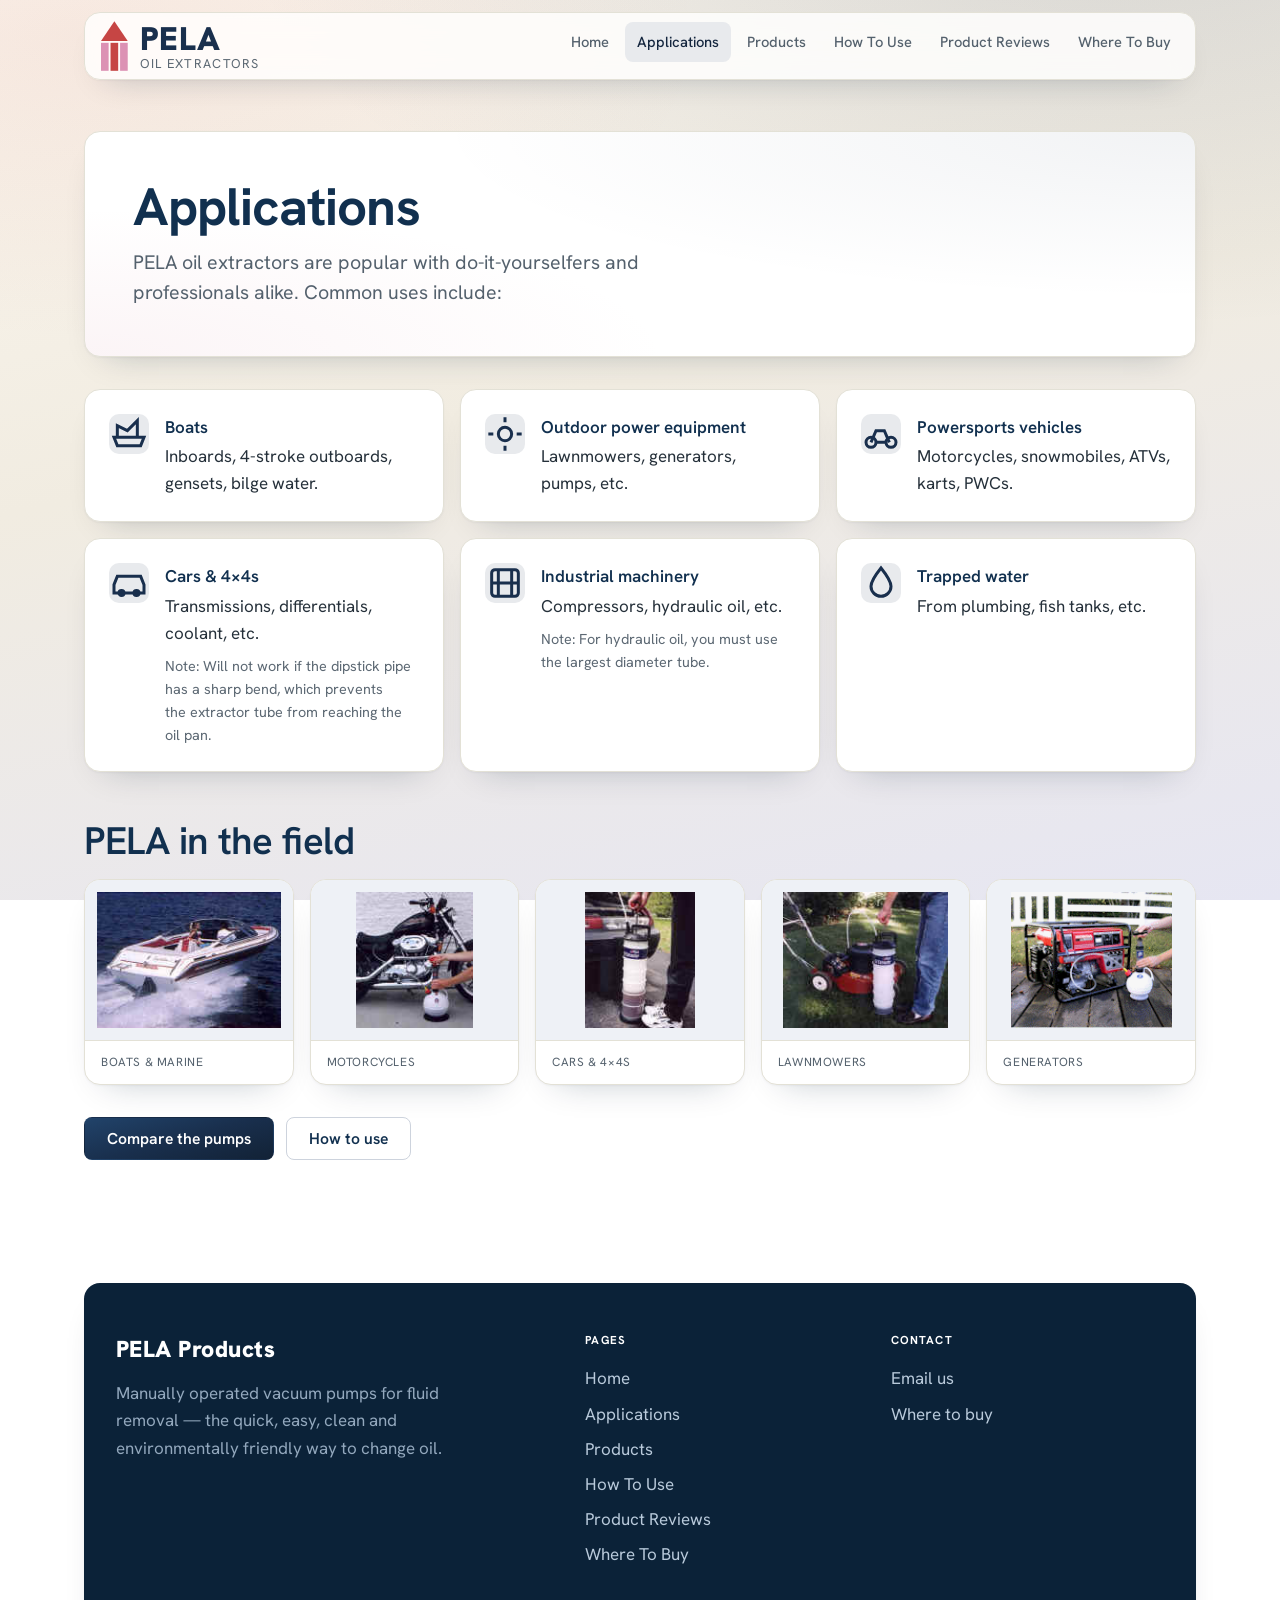
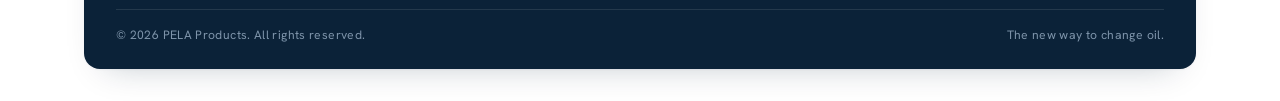
==== commit 56377f79: "some changes like prices and review pdf and logo" ====
--- a/applications.html
+++ b/applications.html
@@ -42,39 +42,7 @@
 <body>
   <a class="skip-link" href="#main">Skip to content</a>
 
-  <header class="site-header">
-    <div class="container">
-      <div class="header-inner">
-      <a class="brand" href="index.html" aria-label="PELA Products — home">
-        <svg class="brand__mark" width="36" height="36" viewBox="0 0 64 64" aria-hidden="true" focusable="false">
-          <rect width="64" height="64" rx="14" fill="#11304f"/>
-          <path d="M32 8 L53 29 L11 29 Z" fill="#d6201c"/>
-          <rect x="17.5" y="29" width="8" height="27" fill="#eca3b6"/>
-          <rect x="28" y="29" width="8" height="27" fill="#d6201c"/>
-          <rect x="38.5" y="29" width="8" height="27" fill="#eca3b6"/>
-        </svg>
-        <span class="brand__text">
-          <span class="brand__name">PELA</span>
-          <span class="brand__tag">Oil Extractors</span>
-        </span>
-      </a>
-      <button class="nav-toggle" aria-expanded="false" aria-controls="primary-nav">
-        <span class="sr-only">Menu</span>
-        <span class="nav-toggle__bar" aria-hidden="true"></span>
-      </button>
-      <nav id="primary-nav" class="site-nav" aria-label="Primary">
-        <ul>
-          <li><a href="index.html">Home</a></li>
-          <li><a href="applications.html" aria-current="page">Applications</a></li>
-          <li><a href="description.html">Description</a></li>
-          <li><a href="how-to-use.html">How To Use</a></li>
-          <li><a href="product-reviews.html">Product Reviews</a></li>
-          <li><a href="contact.html">Where To Buy</a></li>
-        </ul>
-      </nav>
-      </div>
-    </div>
-  </header>
+  <site-header current="applications"></site-header>
 
   <main id="main">
     <section class="section">
@@ -143,42 +111,8 @@
     </section>
   </main>
 
-  <footer class="site-footer">
-    <div class="container">
-      <div class="footer-card">
-        <div class="footer-inner">
-          <div class="footer-brand">
-            <span class="brand__name">PELA Products</span>
-            <p>Manually operated vacuum pumps for fluid removal — the quick, easy, clean and environmentally friendly way to change oil.</p>
-          </div>
-          <div>
-            <h4>Pages</h4>
-            <ul>
-              <li><a href="index.html">Home</a></li>
-              <li><a href="applications.html">Applications</a></li>
-              <li><a href="description.html">Description</a></li>
-              <li><a href="how-to-use.html">How To Use</a></li>
-              <li><a href="product-reviews.html">Product Reviews</a></li>
-              <li><a href="contact.html">Where To Buy</a></li>
-            </ul>
-          </div>
-          <div>
-            <h4>Contact</h4>
-            <ul>
-              <li><a href="contact.html" data-email data-subject="PELA Products enquiry">Email us</a></li>
-              <li><a href="contact.html">Where to buy</a></li>
-            </ul>
-          </div>
-        </div>
-        <div class="footer-bottom">
-          <span>&copy; <span id="year">2009</span> PELA Products. All rights reserved.</span>
-          <span>The new way to change oil.</span>
-        </div>
-      </div>
-    </div>
-  </footer>
+  <site-footer></site-footer>
 
   <script src="assets/js/main.js"></script>
-  <script>document.getElementById("year").textContent = new Date().getFullYear();</script>
 </body>
 </html>
--- a/assets/css/style.css
+++ b/assets/css/style.css
@@ -6,7 +6,7 @@
    ========================================================================== */
 
 /* ---- Self-hosted fonts --------------------------------------------------- */
-@font-face { font-family: "Hanken Grotesk"; src: url("../fonts/hanken-grotesk-latin-var.woff2") format("woff2"); font-weight: 300 800; font-style: normal; font-display: swap; }
+@font-face { font-family: "Hanken Grotesk"; src: url("../fonts/hanken-grotesk-latin-var.woff2") format("woff2"); font-weight: 300 900; font-style: normal; font-display: swap; }
 @font-face { font-family: "Hanken Grotesk"; src: url("../fonts/hanken-grotesk-latin-italic.woff2") format("woff2"); font-weight: 400; font-style: italic; font-display: swap; }
 
 /* ---- Design tokens ------------------------------------------------------- */
@@ -37,6 +37,11 @@
   --brand-pink: #e1a6b6;
   --brand-pink-050: #f9edf0; /* lightest pink — soft fill */
   --focus: #192f4d;
+
+  /* Logo colours, matched to pelaproducts.eu */
+  --brand-steel: #2d4b75;   /* PELA wordmark + outer pillars */
+  --brand-steel-soft: #dc91b4; /* outer pillars — pink accent */
+  --brand-mark-red: #c64544;   /* triangle + centre pillar */
 
   /* One warm humanist sans for everything; display & "mono" alias it so the
      whole site reads as a single voice, distinguished only by weight + size. */
@@ -146,6 +151,7 @@
 .page-head .lede { margin-bottom: 0; }
 
 /* ---- Header (floating card) --------------------------------------------- */
+site-header, site-footer { display: block; }
 .site-header { position: sticky; top: 0; z-index: 50; background: transparent; padding-top: var(--sp-3); }
 .header-inner {
   display: flex; align-items: center; justify-content: space-between; gap: var(--sp-4);
@@ -155,9 +161,10 @@
 }
 .brand { display: inline-flex; align-items: center; gap: var(--sp-3); text-decoration: none; }
 .brand:hover { text-decoration: none; }
+.brand__mark { width: auto; height: 50px; flex: none; }
 .brand__text { display: flex; flex-direction: column; line-height: 1.05; }
-.brand__name { font-family: var(--font-display); font-weight: 700; font-size: 1.25rem; letter-spacing: 0.04em; color: var(--ink); }
-.brand__tag { font-family: var(--font-mono); font-size: 0.6rem; letter-spacing: 0.18em; text-transform: uppercase; color: var(--text-faint); }
+.brand__name { font-family: var(--font-display); font-weight: 1000; font-size: 2.05rem; letter-spacing: 0.02em; color: var(--accent); }
+.brand__tag { font-family: var(--font-mono); font-size: 0.8rem; letter-spacing: 0.1em; text-transform: uppercase; color: var(--text-faint); }
 
 .nav-toggle { display: none; align-items: center; justify-content: center; width: 42px; height: 42px; background: transparent; border: 1px solid var(--border-strong); border-radius: var(--radius); cursor: pointer; color: var(--ink); }
 .nav-toggle__bar, .nav-toggle__bar::before, .nav-toggle__bar::after { content: ""; display: block; width: 20px; height: 2px; background: currentColor; position: relative; }
@@ -188,7 +195,7 @@
 .b-6 { grid-column: span 6; } .b-7 { grid-column: span 7; } .b-8 { grid-column: span 8; } .b-12 { grid-column: span 12; }
 
 /* Hero headline tile */
-.tile-hero { display: flex; flex-direction: column; justify-content: center; padding: clamp(var(--sp-5), 4vw, var(--sp-7)); }
+.tile-hero { position: relative; display: flex; flex-direction: column; justify-content: center; padding: clamp(var(--sp-5), 4vw, var(--sp-7)); }
 .tile-hero h1 { margin-bottom: var(--sp-4); }
 
 /* Product showcase tile */
@@ -297,7 +304,12 @@
 .review-list li { margin: 0; padding: var(--sp-3) 0; border-bottom: 1px solid var(--border); }
 .review-list li:last-child { border-bottom: 0; }
 .review-list .pub { font-weight: 600; color: var(--ink); }
+.review-list a.pub { text-decoration: none; }
+.review-list a.pub:hover { text-decoration: underline; }
 .review-list .meta { color: var(--text-soft); }
+.review-group__note { margin: 0 0 var(--sp-3); color: var(--text-soft); font-size: 0.85rem; }
+.review-pdf { display: inline-block; margin-left: 6px; font-family: var(--font-mono); background: var(--brand-red); color: #fff; font-size: 0.62rem; font-weight: 700; padding: 2px 8px; border-radius: var(--radius); text-transform: uppercase; letter-spacing: 0.06em; vertical-align: middle; text-decoration: none; }
+.review-pdf:hover { background: var(--brand-red-700); }
 
 /* Badges */
 .badge { display: inline-block; font-family: var(--font-mono); background: var(--accent-050); color: var(--accent-600); font-size: 0.66rem; font-weight: 700; padding: 3px 9px; border-radius: var(--radius); text-transform: uppercase; letter-spacing: 0.06em; vertical-align: middle; }
@@ -325,6 +337,28 @@
 .footer-brand .brand__name { color: #fff; font-size: 1.45rem; }
 .footer-brand p { color: #93a8bd; margin-top: var(--sp-3); max-width: 38ch; }
 .footer-bottom { border-top: 1px solid rgba(255, 255, 255, 0.1); margin-top: var(--sp-6); padding-top: var(--sp-4); font-family: var(--font-mono); font-size: 0.76rem; letter-spacing: 0.03em; color: #7e94aa; display: flex; flex-wrap: wrap; gap: var(--sp-3); justify-content: space-between; }
+
+/* ---- Video tile + lightbox ----------------------------------------------- */
+.tile-video { position: relative; display: block; width: 100%; min-height: 280px; padding: 0; overflow: hidden; border: 1px solid var(--border); background: var(--ink); cursor: pointer; text-align: center; }
+.tile-video__poster { position: absolute; inset: 0; width: 100%; height: 100%; object-fit: cover; opacity: 0.74; transition: opacity 0.25s ease, transform 0.4s ease; }
+.tile-video:hover .tile-video__poster, .tile-video:focus-visible .tile-video__poster { opacity: 0.58; transform: scale(1.03); }
+.tile-video__inner { position: relative; z-index: 1; display: flex; flex-direction: column; align-items: center; justify-content: center; gap: var(--sp-3); min-height: 280px; padding: var(--sp-6); }
+.tile-video__play { display: inline-flex; align-items: center; justify-content: center; width: 76px; height: 76px; border-radius: 50%; background: rgba(255,255,255,0.92); color: var(--ink); box-shadow: var(--shadow-hover); transition: transform 0.15s ease, background 0.15s ease; }
+.tile-video:hover .tile-video__play, .tile-video:focus-visible .tile-video__play { transform: scale(1.08); background: #fff; }
+.tile-video__play svg { width: 28px; height: 28px; margin-left: 5px; }
+.tile-video__label { font-family: var(--font-display); font-weight: 600; font-size: var(--fs-500); color: #fff; }
+.tile-video__sub { font-family: var(--font-mono); font-size: 0.72rem; letter-spacing: 0.14em; text-transform: uppercase; color: rgba(255,255,255,0.82); }
+
+.video-modal { position: fixed; inset: 0; z-index: 200; display: flex; align-items: center; justify-content: center; padding: var(--sp-5); }
+.video-modal[hidden] { display: none; }
+.video-modal__backdrop { position: absolute; inset: 0; background: rgba(8, 20, 33, 0.82); backdrop-filter: blur(2px); animation: vm-fade 0.2s ease; }
+.video-modal__dialog { position: relative; z-index: 1; width: 100%; max-width: 880px; animation: vm-pop 0.22s ease; }
+.video-modal__frame { position: relative; aspect-ratio: 4 / 3; background: #000; border-radius: var(--radius-lg); overflow: hidden; box-shadow: 0 30px 80px -20px rgba(0,0,0,0.6); }
+.video-modal__frame video { position: absolute; inset: 0; width: 100%; height: 100%; }
+.video-modal__close { position: absolute; top: 10px; right: 10px; z-index: 2; width: 40px; height: 40px; border-radius: 50%; border: 0; background: #fff; color: var(--ink); font-size: 1.5rem; line-height: 1; cursor: pointer; box-shadow: var(--shadow-hover); display: flex; align-items: center; justify-content: center; }
+.video-modal__close:hover { background: var(--accent-050); }
+@keyframes vm-fade { from { opacity: 0; } to { opacity: 1; } }
+@keyframes vm-pop { from { opacity: 0; transform: translateY(8px) scale(0.98); } to { opacity: 1; transform: none; } }
 
 /* ---- Responsive ---------------------------------------------------------- */
 @media (max-width: 920px) {
